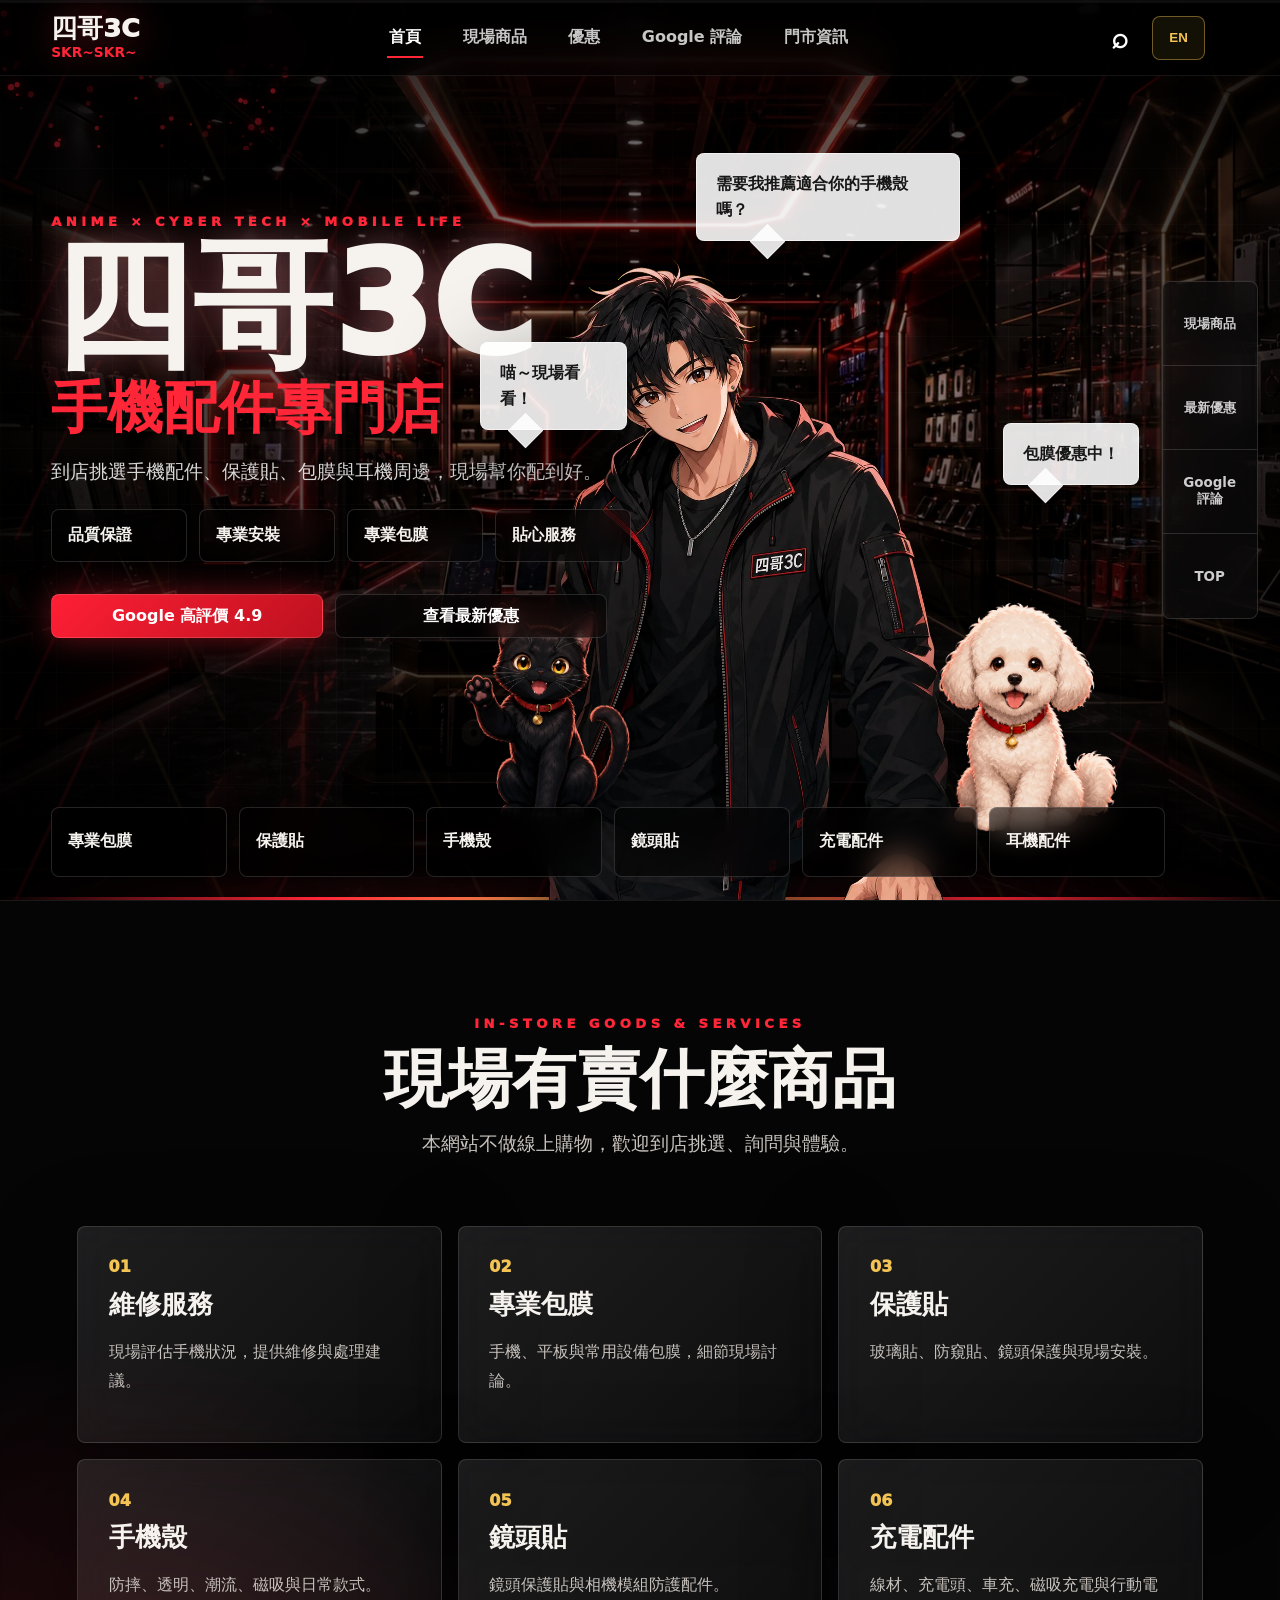
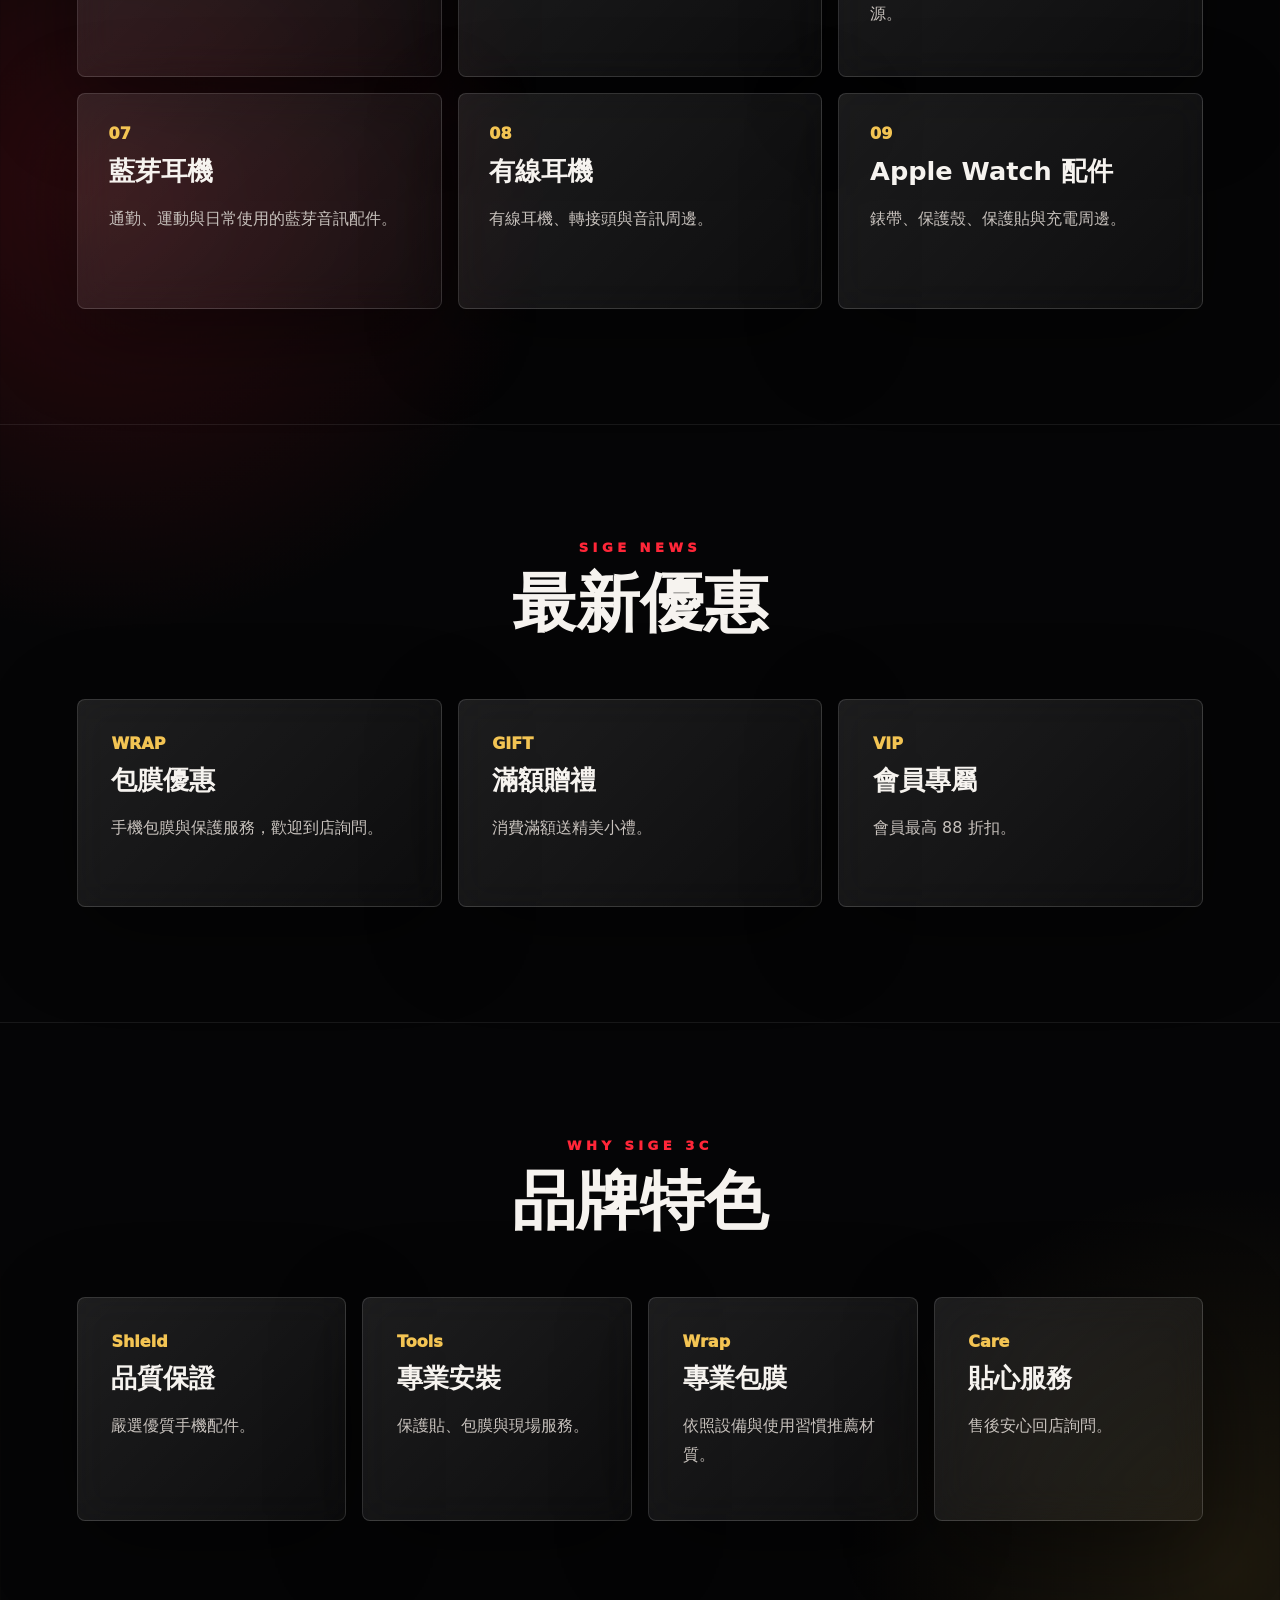
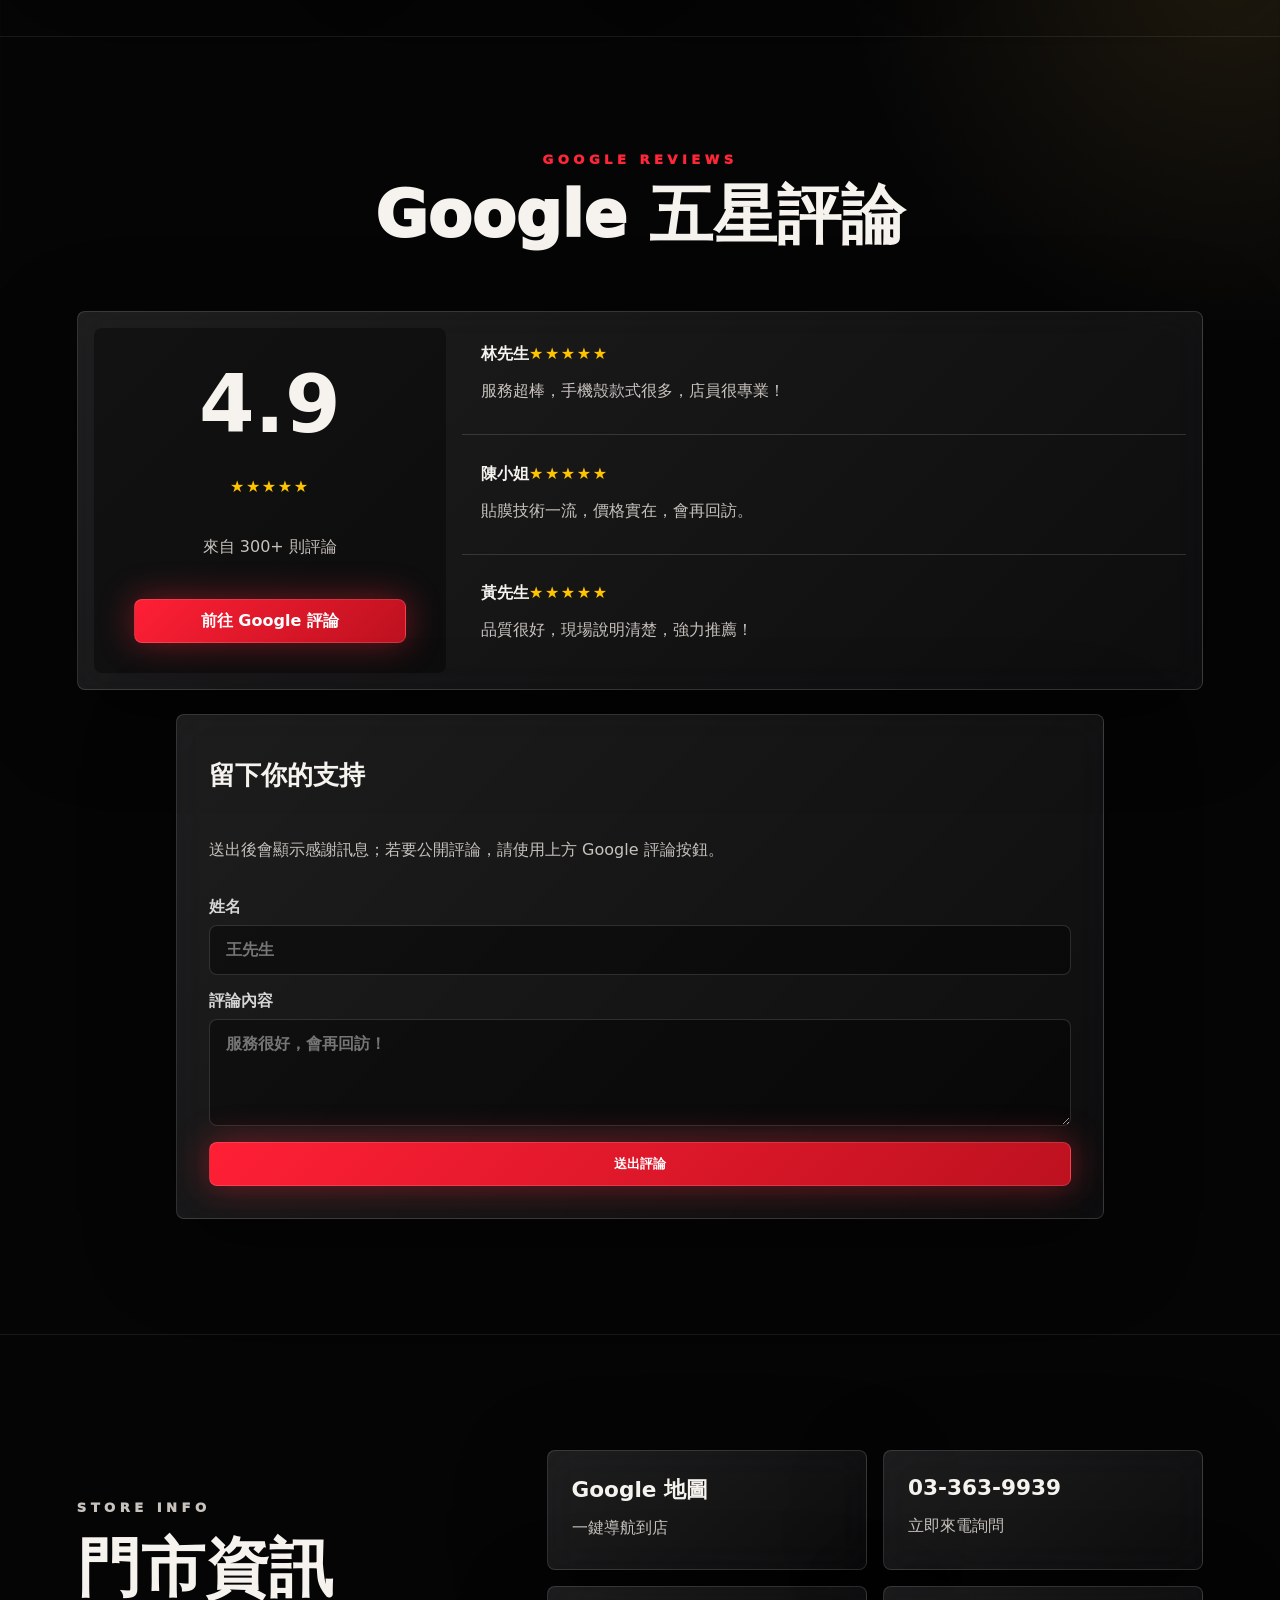
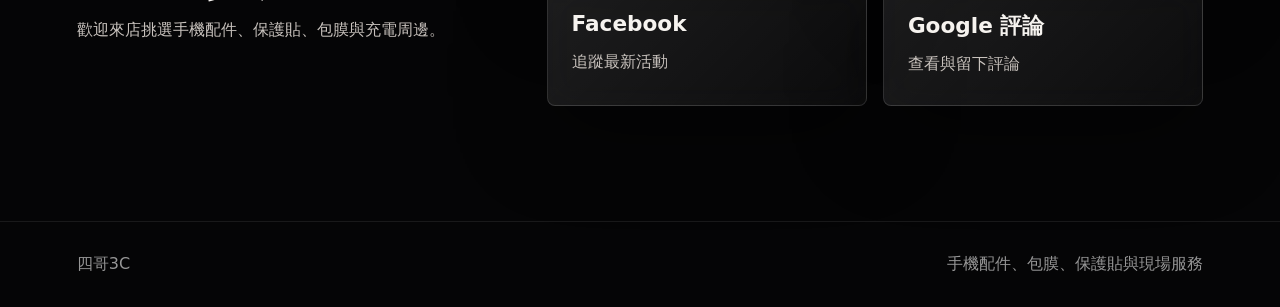
==== index.html @ 2de573cc "Add files via upload" ====
<!doctype html>
<html lang="zh-Hant-TW">
  <head>
    <meta charset="utf-8" />
    <meta name="viewport" content="width=device-width, initial-scale=1" />
    <title>四哥3C｜手機配件、包膜、保護貼與現場服務</title>
    <meta name="description" content="四哥3C 手機配件專門店，現場販售手機殼、保護貼、鏡頭貼、充電配件、耳機、Apple Watch 配件，並提供專業包膜與維修服務。" />
    <meta name="theme-color" content="#060608" />
    <meta name="robots" content="index,follow" />
    <link rel="canonical" href="https://aa891222-dot.github.io/sige-3c-official-website/" />
    <link rel="manifest" href="./manifest.webmanifest" />
    <link rel="stylesheet" href="./assets/css/styles.css" />
    <meta property="og:type" content="website" />
    <meta property="og:title" content="四哥3C｜手機配件與現場服務" />
    <meta property="og:description" content="手機殼、保護貼、鏡頭貼、充電配件、耳機、Apple Watch 配件、專業包膜與維修服務。" />
    <meta property="og:url" content="https://aa891222-dot.github.io/sige-3c-official-website/" />
    <meta property="og:image" content="./assets/images/hero-store-bg.webp" />
    <script type="application/ld+json">
      {
        "@context": "https://schema.org",
        "@type": "Store",
        "name": "四哥3C",
        "description": "手機配件、專業包膜、保護貼與現場服務門市。",
        "telephone": "+886-3-363-9939",
        "priceRange": "$$",
        "address": { "@type": "PostalAddress", "addressCountry": "TW" },
        "aggregateRating": { "@type": "AggregateRating", "ratingValue": "4.9", "reviewCount": "300" }
      }
    </script>
  </head>
  <body>
    <a class="skip-link" href="#main" data-i18n="skip">跳到主要內容</a>
    <div class="hud-progress" aria-hidden="true"><span data-scroll-progress></span></div>

    <header class="site-header" data-header>
      <a class="brand" href="#top" aria-label="四哥3C 首頁">
        <span class="brand-title" data-i18n="brand">四哥3C</span>
        <span class="brand-mark">SKR~SKR~</span>
      </a>
      <nav class="nav-links" aria-label="主要導覽">
        <a href="#top" class="is-active" data-i18n="navHome">首頁</a>
        <a href="#products" data-i18n="navProducts">現場商品</a>
        <a href="#offers" data-i18n="navOffers">優惠</a>
        <a href="#reviews" data-i18n="navReviews">Google 評論</a>
        <a href="#store" data-i18n="navStore">門市資訊</a>
      </nav>
      <div class="header-actions">
        <a class="icon-button" href="#products" aria-label="查看現場商品"><span aria-hidden="true">⌕</span></a>
        <button class="lang-toggle" type="button" data-lang-toggle>EN</button>
      </div>
      <button class="menu-button" type="button" data-menu-button aria-label="開啟選單">
        <span></span><span></span><span></span>
      </button>
    </header>

    <main id="main">
      <section class="hero reveal-ready" id="top" aria-labelledby="hero-title">
        <canvas class="particle-layer" data-particles aria-hidden="true"></canvas>
        <div class="hero-bg layer" data-depth="-0.12" aria-hidden="true">
          <img src="./assets/images/hero-store-bg.webp" alt="" decoding="async" fetchpriority="high" />
        </div>
        <div class="hero-grid layer" data-depth="-0.05" aria-hidden="true"></div>
        <div class="hud-lines layer" data-depth="0.03" aria-hidden="true"></div>
        <div class="hero-vignette" aria-hidden="true"></div>
        <div class="neon-bar layer" data-depth="0.08" aria-hidden="true"></div>

        <div class="hero-copy layer" data-depth="0.16">
          <p class="eyebrow" data-i18n="heroKicker">ANIME × CYBER TECH × MOBILE LIFE</p>
          <h1 id="hero-title" data-i18n="brand">四哥3C</h1>
          <p class="hero-subtitle" data-i18n="heroSubtitle">手機配件專門店</p>
          <p class="hero-text" data-i18n="heroText">到店挑選手機配件、保護貼、包膜與耳機周邊，現場幫你配到好。</p>
          <div class="hero-feature-row" aria-label="四大特色">
            <span data-i18n="featureQuality">品質保證</span>
            <span data-i18n="featureInstall">專業安裝</span>
            <span data-i18n="featureWrap">專業包膜</span>
            <span data-i18n="featureCare">貼心服務</span>
          </div>
          <div class="hero-cta">
            <a class="primary-button pulse-button" href="#reviews" data-i18n="heroReviewCta">Google 高評價 4.9</a>
            <a class="secondary-button pulse-button" href="#offers" data-i18n="heroOfferCta">查看最新優惠</a>
          </div>
        </div>

        <div class="character-stage" aria-hidden="true">
          <img class="manager layer" data-depth="0.3" src="./assets/images/manager.webp" alt="" decoding="async" fetchpriority="high" />
          <img class="black-cat layer" data-depth="0.42" src="./assets/images/black-cat.webp" alt="" decoding="async" loading="lazy" />
          <img class="white-poodle layer" data-depth="0.36" src="./assets/images/white-poodle.webp" alt="" decoding="async" loading="lazy" />
        </div>

        <div class="speech-bubble bubble-main layer" data-depth="0.25" data-chat-bubble>需要我推薦適合你的手機殼嗎？</div>
        <div class="speech-bubble bubble-cat layer" data-depth="0.4" data-i18n="bubbleCat">喵～現場看看！</div>
        <div class="speech-bubble bubble-dog layer" data-depth="0.34" data-i18n="bubbleDog">包膜優惠中！</div>

        <aside class="quick-rail" aria-label="快捷功能">
          <a href="#products"><span data-i18n="railProducts">現場商品</span></a>
          <a href="#offers"><span data-i18n="railOffers">最新優惠</span></a>
          <a href="#reviews"><span data-i18n="railReviews">Google 評論</span></a>
          <a href="#top"><span>TOP</span></a>
        </aside>

        <div class="hero-category-strip" aria-label="精選分類">
          <a href="#products" data-i18n="catWrap">專業包膜</a>
          <a href="#products" data-i18n="catProtector">保護貼</a>
          <a href="#products" data-i18n="catCases">手機殼</a>
          <a href="#products" data-i18n="catLens">鏡頭貼</a>
          <a href="#products" data-i18n="catPower">充電配件</a>
          <a href="#products" data-i18n="catAudio">耳機配件</a>
        </div>
      </section>

      <section class="mobile-feature-band" aria-label="手機版四大特色">
        <div class="mobile-feature-grid">
          <span data-i18n="featureQuality">品質保證</span>
          <span data-i18n="featureInstall">專業安裝</span>
          <span data-i18n="featureWrap">專業包膜</span>
          <span data-i18n="featureCare">貼心服務</span>
        </div>
      </section>

      <section class="section product-showcase" id="products" aria-labelledby="products-title">
        <div class="section-heading reveal-card">
          <p class="eyebrow">IN-STORE GOODS & SERVICES</p>
          <h2 id="products-title" data-i18n="productsTitle">現場有賣什麼商品</h2>
          <p class="section-note" data-i18n="productsNote">本網站不做線上購物，歡迎到店挑選、詢問與體驗。</p>
        </div>
        <div class="service-grid" data-stagger>
          <article class="service-card reveal-card"><span>01</span><h3 data-i18n="serviceRepair">維修服務</h3><p data-i18n="serviceRepairDesc">現場評估手機狀況，提供維修與處理建議。</p></article>
          <article class="service-card reveal-card"><span>02</span><h3 data-i18n="serviceWrap">專業包膜</h3><p data-i18n="serviceWrapDesc">手機、平板與常用設備包膜，細節現場討論。</p></article>
          <article class="service-card reveal-card"><span>03</span><h3 data-i18n="serviceProtector">保護貼</h3><p data-i18n="serviceProtectorDesc">玻璃貼、防窺貼、鏡頭保護與現場安裝。</p></article>
          <article class="service-card reveal-card"><span>04</span><h3 data-i18n="serviceCases">手機殼</h3><p data-i18n="serviceCasesDesc">防摔、透明、潮流、磁吸與日常款式。</p></article>
          <article class="service-card reveal-card"><span>05</span><h3 data-i18n="serviceLens">鏡頭貼</h3><p data-i18n="serviceLensDesc">鏡頭保護貼與相機模組防護配件。</p></article>
          <article class="service-card reveal-card"><span>06</span><h3 data-i18n="servicePower">充電配件</h3><p data-i18n="servicePowerDesc">線材、充電頭、車充、磁吸充電與行動電源。</p></article>
          <article class="service-card reveal-card"><span>07</span><h3 data-i18n="serviceBt">藍芽耳機</h3><p data-i18n="serviceBtDesc">通勤、運動與日常使用的藍芽音訊配件。</p></article>
          <article class="service-card reveal-card"><span>08</span><h3 data-i18n="serviceWired">有線耳機</h3><p data-i18n="serviceWiredDesc">有線耳機、轉接頭與音訊周邊。</p></article>
          <article class="service-card reveal-card"><span>09</span><h3 data-i18n="serviceWatch">Apple Watch 配件</h3><p data-i18n="serviceWatchDesc">錶帶、保護殼、保護貼與充電周邊。</p></article>
        </div>
      </section>

      <section class="section offers" id="offers" aria-labelledby="offers-title">
        <div class="section-heading reveal-card">
          <p class="eyebrow">SIGE NEWS</p>
          <h2 id="offers-title" data-i18n="offersTitle">最新優惠</h2>
        </div>
        <div class="offer-grid" data-offer-list data-stagger>
          <article class="reveal-card"><span data-offer-label="0">WRAP</span><h3 data-offer-title="0">包膜優惠</h3><p data-offer-desc="0">手機包膜與保護服務，歡迎到店詢問。</p></article>
          <article class="reveal-card"><span data-offer-label="1">GIFT</span><h3 data-offer-title="1">滿額贈禮</h3><p data-offer-desc="1">消費滿額送精美小禮。</p></article>
          <article class="reveal-card"><span data-offer-label="2">VIP</span><h3 data-offer-title="2">會員專屬</h3><p data-offer-desc="2">會員最高 88 折扣。</p></article>
        </div>
      </section>

      <section class="section features" id="features" aria-labelledby="features-title">
        <div class="section-heading reveal-card">
          <p class="eyebrow">WHY SIGE 3C</p>
          <h2 id="features-title" data-i18n="featuresTitle">品牌特色</h2>
        </div>
        <div class="feature-grid" data-stagger>
          <article class="reveal-card"><span>Shield</span><h3 data-i18n="featureQuality">品質保證</h3><p data-i18n="featureQualityDesc">嚴選優質手機配件。</p></article>
          <article class="reveal-card"><span>Tools</span><h3 data-i18n="featureInstall">專業安裝</h3><p data-i18n="featureInstallDesc">保護貼、包膜與現場服務。</p></article>
          <article class="reveal-card"><span>Wrap</span><h3 data-i18n="featureWrap">專業包膜</h3><p data-i18n="featureWrapDesc">依照設備與使用習慣推薦材質。</p></article>
          <article class="reveal-card"><span>Care</span><h3 data-i18n="featureCare">貼心服務</h3><p data-i18n="featureCareDesc">售後安心回店詢問。</p></article>
        </div>
      </section>

      <section class="section reviews" id="reviews" aria-labelledby="reviews-title">
        <div class="section-heading reveal-card">
          <p class="eyebrow">GOOGLE REVIEWS</p>
          <h2 id="reviews-title" data-i18n="reviewsTitle">Google 五星評論</h2>
        </div>
        <div class="review-layout reveal-card">
          <div class="rating-panel">
            <strong>4.9</strong>
            <span>★★★★★</span>
            <p data-i18n="reviewsCount">來自 300+ 則評論</p>
            <a class="primary-button pulse-button" href="https://www.google.com/maps/search/?api=1&query=%E5%9B%9B%E5%93%A53C" target="_blank" rel="noreferrer" data-i18n="googleReviewButton">前往 Google 評論</a>
          </div>
          <div class="review-list">
            <article><b data-i18n="reviewOneName">林先生</b><span>★★★★★</span><p data-i18n="reviewOneText">服務超棒，手機殼款式很多，店員很專業！</p></article>
            <article><b data-i18n="reviewTwoName">陳小姐</b><span>★★★★★</span><p data-i18n="reviewTwoText">貼膜技術一流，價格實在，會再回訪。</p></article>
            <article><b data-i18n="reviewThreeName">黃先生</b><span>★★★★★</span><p data-i18n="reviewThreeText">品質很好，現場說明清楚，強力推薦！</p></article>
          </div>
        </div>

        <form class="local-review-form reveal-card" data-review-form>
          <h3 data-i18n="reviewFormTitle">留下你的支持</h3>
          <p data-i18n="reviewFormNote">送出後會顯示感謝訊息；若要公開評論，請使用上方 Google 評論按鈕。</p>
          <label><span data-i18n="reviewName">姓名</span><input type="text" name="name" autocomplete="name" placeholder="王先生" data-i18n-placeholder="reviewNamePlaceholder" /></label>
          <label><span data-i18n="reviewMessage">評論內容</span><textarea name="message" rows="4" placeholder="服務很好，會再回訪！" data-i18n-placeholder="reviewMessagePlaceholder" required></textarea></label>
          <button class="primary-button pulse-button" type="submit" data-i18n="reviewSubmit">送出評論</button>
        </form>
      </section>

      <section class="section store" id="store" aria-labelledby="store-title">
        <div class="store-copy reveal-card">
          <p class="eyebrow">STORE INFO</p>
          <h2 id="store-title" data-i18n="storeTitle">門市資訊</h2>
          <p data-i18n="storeText">歡迎來店挑選手機配件、保護貼、包膜與充電周邊。</p>
        </div>
        <div class="store-grid" data-stagger>
          <a class="reveal-card" href="https://www.google.com/maps/search/?api=1&query=%E5%9B%9B%E5%93%A53C" target="_blank" rel="noreferrer"><b data-i18n="storeMapTitle">Google 地圖</b><span data-i18n="storeMap">一鍵導航到店</span></a>
          <a class="reveal-card" href="tel:+88633639939"><b>03-363-9939</b><span data-i18n="storePhone">立即來電詢問</span></a>
          <a class="reveal-card" href="https://www.facebook.com/" target="_blank" rel="noreferrer"><b>Facebook</b><span data-i18n="storeFacebook">追蹤最新活動</span></a>
          <a class="reveal-card" href="#reviews"><b data-i18n="storeGoogleTitle">Google 評論</b><span data-i18n="storeGoogle">查看與留下評論</span></a>
        </div>
      </section>
    </main>

    <div class="thank-you-modal" data-thank-you hidden>
      <div class="thank-you-card">
        <button type="button" data-close-thank-you aria-label="關閉">×</button>
        <strong data-i18n="thanksTitle">謝謝您的支持</strong>
        <p data-i18n="thanksText">你的鼓勵我們收到了，期待下次再為你服務。</p>
      </div>
    </div>

    <footer class="site-footer">
      <span data-i18n="brand">四哥3C</span>
      <span data-i18n="footerText">手機配件、包膜、保護貼與現場服務</span>
    </footer>
    <script src="./assets/js/main.js" defer></script>
  </body>
</html>
---- assets/css/styles.css ----
:root {
  --bg: #050506;
  --panel: rgba(23, 23, 26, 0.76);
  --panel-strong: rgba(14, 14, 16, 0.88);
  --text: #f6f3ef;
  --muted: #c8c2bd;
  --red: #ff2638;
  --red-deep: #9c0d18;
  --gold: #f3c453;
  --line: rgba(255, 255, 255, 0.14);
  --glass: rgba(255, 255, 255, 0.08);
  --shadow: 0 24px 90px rgba(0, 0, 0, 0.45);
  color-scheme: dark;
}

* { box-sizing: border-box; }

html {
  scroll-behavior: smooth;
  background: var(--bg);
}

body {
  margin: 0;
  background:
    radial-gradient(circle at 8% 35%, rgba(255, 38, 56, 0.16), transparent 28rem),
    radial-gradient(circle at 96% 62%, rgba(243, 196, 83, 0.1), transparent 24rem),
    var(--bg);
  color: var(--text);
  font-family: "Noto Sans TC", "Microsoft JhengHei", system-ui, sans-serif;
  overflow-x: hidden;
}

.admin-page {
  min-height: 100vh;
}

.admin-page .admin-panel {
  min-height: 100vh;
  display: grid;
  align-content: center;
}

.admin-page h1 {
  margin: 0;
  font-size: clamp(2.9rem, 5vw, 5.4rem);
  line-height: 1;
  font-weight: 1000;
}

a { color: inherit; text-decoration: none; }
img { display: block; max-width: 100%; }

.skip-link {
  position: fixed;
  left: 1rem;
  top: -4rem;
  z-index: 100;
  padding: .75rem 1rem;
  background: var(--red);
  color: white;
  border-radius: 8px;
}

.skip-link:focus { top: 1rem; }

.hud-progress {
  position: fixed;
  inset: 0 0 auto 0;
  z-index: 90;
  height: 3px;
  background: rgba(255,255,255,.05);
}

.hud-progress span {
  display: block;
  width: 100%;
  height: 100%;
  transform-origin: left;
  transform: scaleX(0);
  background: linear-gradient(90deg, var(--red), var(--gold), var(--red));
  box-shadow: 0 0 18px rgba(255,38,56,.9);
}

.site-header {
  position: fixed;
  inset: 0 0 auto 0;
  z-index: 50;
  min-height: 76px;
  display: grid;
  grid-template-columns: auto 1fr auto auto;
  align-items: center;
  gap: 1.5rem;
  padding: 0 clamp(1rem, 4vw, 4.5rem);
  background: rgba(0, 0, 0, 0.58);
  border-bottom: 1px solid rgba(255, 255, 255, 0.08);
  backdrop-filter: blur(18px);
}

.brand {
  line-height: 1;
  filter: drop-shadow(0 0 18px rgba(255,38,56,.38));
  animation: logo-glow 3.2s ease-in-out infinite;
}

.brand-title {
  display: block;
  font-size: clamp(1.5rem, 2vw, 2.2rem);
  font-weight: 950;
  letter-spacing: 0;
}

.brand-mark {
  display: block;
  margin-top: .28rem;
  color: var(--red);
  font-size: .86rem;
  font-weight: 900;
}

.nav-links {
  display: flex;
  justify-content: center;
  gap: clamp(1rem, 3vw, 3.2rem);
  font-weight: 800;
}

.nav-links a {
  position: relative;
  color: rgba(255,255,255,.78);
  padding: 1.6rem .1rem;
}

.nav-links a::after {
  content: "";
  position: absolute;
  left: 0;
  right: 0;
  bottom: 1rem;
  height: 2px;
  background: var(--red);
  transform: scaleX(0);
  transition: transform .25s ease;
}

.nav-links a:hover,
.nav-links a.is-active { color: white; }
.nav-links a:hover::after,
.nav-links a.is-active::after { transform: scaleX(1); }

.header-actions { display: flex; align-items: center; gap: .7rem; }
.icon-button,
.lang-toggle,
.primary-button,
.secondary-button {
  display: inline-flex;
  align-items: center;
  justify-content: center;
  min-height: 44px;
  border-radius: 8px;
  font-weight: 900;
}

.icon-button {
  width: 44px;
  border: 1px solid transparent;
  color: white;
  font-size: 1.8rem;
}

.lang-toggle {
  padding: 0 1rem;
  border: 1px solid rgba(243,196,83,.42);
  background: rgba(243,196,83,.08);
  color: var(--gold);
  cursor: pointer;
}

.menu-button {
  display: none;
  width: 44px;
  height: 44px;
  border: 1px solid var(--line);
  background: var(--glass);
  border-radius: 8px;
}

.menu-button span {
  display: block;
  width: 20px;
  height: 2px;
  margin: 4px auto;
  background: white;
}

.hero {
  position: relative;
  min-height: 100svh;
  isolation: isolate;
  overflow: hidden;
  padding: 112px clamp(1rem, 4vw, 4.5rem) 112px;
  display: grid;
  align-items: center;
}

.particle-layer,
.hero-bg,
.hero-grid,
.hero-vignette,
.hud-lines,
.neon-bar {
  position: absolute;
  inset: 0;
}

.particle-layer { z-index: 4; opacity: .58; pointer-events: none; }

.hero-bg {
  z-index: 0;
  transform: scale(1.05);
}

.hero-bg img {
  width: 100%;
  height: 100%;
  object-fit: cover;
}

.hero-bg::after {
  content: "";
  position: absolute;
  inset: 0;
  background:
    linear-gradient(90deg, rgba(0,0,0,.9) 0%, rgba(0,0,0,.55) 28%, rgba(0,0,0,.24) 58%, rgba(0,0,0,.68) 100%),
    linear-gradient(180deg, rgba(0,0,0,.58), transparent 42%, rgba(0,0,0,.9));
}

.hero-grid {
  z-index: 1;
  opacity: .24;
  background-image:
    linear-gradient(rgba(255,255,255,.08) 1px, transparent 1px),
    linear-gradient(90deg, rgba(255,255,255,.08) 1px, transparent 1px);
  background-size: 56px 56px;
  mask-image: linear-gradient(180deg, transparent, black 25%, black 80%, transparent);
  animation: grid-flow 16s linear infinite;
}

.hud-lines {
  z-index: 3;
  opacity: .24;
  background:
    linear-gradient(115deg, transparent 0 28%, rgba(255,38,56,.35) 29%, transparent 30% 100%),
    linear-gradient(65deg, transparent 0 64%, rgba(243,196,83,.2) 65%, transparent 66% 100%);
  background-size: 260px 180px;
  animation: hud-flow 9s linear infinite;
}

.hero-vignette {
  z-index: 2;
  pointer-events: none;
  box-shadow: inset 0 0 14rem rgba(0,0,0,.9);
}

.neon-bar {
  z-index: 6;
  top: auto;
  height: 3px;
  background: linear-gradient(90deg, transparent, var(--red), var(--gold), var(--red), transparent);
  filter: drop-shadow(0 0 18px var(--red));
}

.hero-copy {
  position: relative;
  z-index: 12;
  width: min(43rem, 47vw);
  margin-top: -3rem;
}

.eyebrow {
  margin: 0 0 1rem;
  color: var(--red);
  font-size: .82rem;
  font-weight: 950;
  letter-spacing: .34em;
}

.hero h1 {
  margin: 0;
  font-size: clamp(4.4rem, 11vw, 11.2rem);
  line-height: .86;
  font-weight: 1000;
  text-shadow: 0 0 34px rgba(255,255,255,.22), 0 0 52px rgba(255,38,56,.28);
}

.hero-subtitle {
  margin: .85rem 0 0;
  color: var(--red);
  font-size: clamp(2rem, 4.4vw, 4.6rem);
  line-height: 1;
  font-weight: 950;
}

.hero-text,
.section-note {
  max-width: 42rem;
  color: rgba(255,255,255,.84);
  font-size: clamp(1rem, 1.5vw, 1.28rem);
  line-height: 1.8;
}

.section-note {
  margin: 1rem auto 0;
  color: var(--muted);
  text-align: center;
}

.hero-feature-row,
.hero-cta,
.hero-category-strip {
  display: flex;
  flex-wrap: wrap;
  gap: .75rem;
}

.hero-feature-row span {
  min-width: 8.5rem;
  padding: .95rem 1rem;
  border: 1px solid var(--line);
  background: rgba(0,0,0,.42);
  border-radius: 8px;
  font-weight: 850;
  backdrop-filter: blur(12px);
}

.hero-cta { margin-top: 2rem; }

.primary-button,
.secondary-button {
  min-width: min(100%, 17rem);
  padding: 0 1.35rem;
  border: 1px solid var(--line);
  cursor: pointer;
}

.primary-button {
  background: linear-gradient(135deg, #ff1f35, #bd111f);
  box-shadow: 0 0 34px rgba(255,38,56,.42);
  color: white;
}

.secondary-button {
  background: rgba(0,0,0,.48);
  color: white;
  backdrop-filter: blur(12px);
}

.pulse-button {
  animation: button-breathe 2.8s ease-in-out infinite;
}

.mobile-hero-flow,
.mobile-feature-band { display: none; }

.character-stage {
  position: absolute;
  inset: 0;
  z-index: 10;
  pointer-events: none;
}

.manager {
  position: absolute;
  right: clamp(16rem, 24vw, 34rem);
  bottom: -15vh;
  width: min(41vw, 43rem);
  filter: drop-shadow(0 32px 44px rgba(0,0,0,.7));
  animation: float 6s ease-in-out infinite;
}

.black-cat {
  position: absolute;
  right: clamp(39rem, 49vw, 57rem);
  bottom: 6vh;
  width: min(17vw, 15rem);
  filter: drop-shadow(0 20px 30px rgba(0,0,0,.7));
  transform-origin: 50% 82%;
  animation: pet-breathe 3.4s ease-in-out infinite;
}

.white-poodle {
  position: absolute;
  right: clamp(4rem, 10vw, 13rem);
  bottom: 5vh;
  width: min(21vw, 18rem);
  filter: drop-shadow(0 20px 32px rgba(0,0,0,.74));
  transform-origin: 50% 88%;
  animation: pet-breathe 3s ease-in-out infinite .3s;
}

.speech-bubble {
  position: absolute;
  z-index: 16;
  max-width: 16.5rem;
  padding: 1.05rem 1.2rem;
  border: 1px solid rgba(255,255,255,.55);
  border-radius: 8px;
  background: rgba(255,255,255,.88);
  color: #171717;
  font-weight: 950;
  line-height: 1.65;
  box-shadow: var(--shadow);
  animation: float 5s ease-in-out infinite;
}

.speech-bubble::after {
  content: "";
  position: absolute;
  left: 22%;
  bottom: -14px;
  width: 24px;
  height: 24px;
  background: inherit;
  transform: rotate(45deg);
  border-right: 1px solid rgba(255,255,255,.5);
  border-bottom: 1px solid rgba(255,255,255,.5);
}

.bubble-main { right: 25vw; top: 17vh; }
.bubble-cat { right: 51vw; top: 38vh; max-width: 9.2rem; }
.bubble-dog { right: 11vw; top: 47vh; max-width: 12rem; }

.quick-rail {
  position: fixed;
  z-index: 45;
  right: 1.4rem;
  top: 50%;
  transform: translateY(-50%);
  width: 96px;
  display: grid;
  border: 1px solid var(--line);
  background: rgba(12,12,13,.62);
  border-radius: 8px;
  backdrop-filter: blur(18px);
  overflow: hidden;
}

.quick-rail a {
  min-height: 84px;
  display: grid;
  place-items: center;
  padding: .8rem;
  border-bottom: 1px solid var(--line);
  color: rgba(255,255,255,.8);
  text-align: center;
  font-size: .84rem;
  font-weight: 850;
}

.quick-rail a:last-child { border-bottom: 0; }
.quick-rail a:hover { color: var(--gold); background: rgba(255,255,255,.08); }

.hero-category-strip {
  position: absolute;
  z-index: 17;
  left: clamp(1rem, 4vw, 4.5rem);
  right: clamp(1rem, 9vw, 8rem);
  bottom: 1.45rem;
  display: grid;
  grid-template-columns: repeat(6, minmax(0, 1fr));
  gap: .75rem;
}

.hero-category-strip a {
  min-height: 70px;
  display: flex;
  align-items: center;
  padding: 1rem;
  border: 1px solid var(--line);
  border-radius: 8px;
  background: rgba(0,0,0,.54);
  font-weight: 950;
  backdrop-filter: blur(14px);
}

.section {
  position: relative;
  padding: clamp(5rem, 9vw, 8rem) clamp(1rem, 6vw, 7rem);
  border-top: 1px solid rgba(255,255,255,.08);
}

.section::before {
  content: "";
  position: absolute;
  inset: 0;
  pointer-events: none;
  background-image: linear-gradient(90deg, transparent, rgba(255,38,56,.08), transparent);
  opacity: .5;
  transform: translateX(-100%);
  animation: section-scan 7s linear infinite;
}

.section-heading {
  text-align: center;
  margin-bottom: clamp(2.5rem, 5vw, 4rem);
}

.section h2,
.store h2 {
  margin: 0;
  font-size: clamp(2.9rem, 5vw, 5.4rem);
  line-height: 1;
  font-weight: 1000;
}

.service-grid {
  display: grid;
  grid-template-columns: repeat(3, minmax(0, 1fr));
  gap: 1rem;
}

.service-card,
.offer-grid article,
.feature-grid article,
.review-layout,
.local-review-form,
.admin-form,
.store-grid a {
  border: 1px solid var(--line);
  border-radius: 8px;
  background: linear-gradient(135deg, rgba(255,255,255,.1), rgba(255,255,255,.035));
  box-shadow: var(--shadow);
  backdrop-filter: blur(18px);
}

.service-card {
  position: relative;
  overflow: hidden;
  min-height: 13.5rem;
  padding: clamp(1.25rem, 2.4vw, 2rem);
}

.service-card::before {
  content: "";
  position: absolute;
  inset: 0;
  background: linear-gradient(115deg, transparent, rgba(255,38,56,.18), transparent);
  transform: translateX(-120%);
  transition: transform .7s ease;
}

.service-card:hover::before { transform: translateX(120%); }

.service-card span,
.offer-grid span,
.feature-grid span {
  color: var(--gold);
  font-weight: 950;
}

.service-card h3,
.offer-grid h3,
.feature-grid h3,
.local-review-form h3 {
  margin: .65rem 0 .7rem;
  font-size: clamp(1.45rem, 2vw, 2.1rem);
}

.service-card p,
.offer-grid p,
.feature-grid p,
.store-copy p,
.local-review-form p,
.admin-status {
  color: var(--muted);
  line-height: 1.8;
}

.offer-grid,
.feature-grid {
  display: grid;
  grid-template-columns: repeat(3, minmax(0, 1fr));
  gap: 1rem;
}

.feature-grid { grid-template-columns: repeat(4, minmax(0, 1fr)); }
.offer-grid article,
.feature-grid article {
  padding: clamp(1.35rem, 3vw, 2.1rem);
  min-height: 13rem;
  transition: transform .25s ease, border-color .25s ease, background .25s ease;
}

.service-card:hover,
.offer-grid article:hover,
.feature-grid article:hover,
.store-grid a:hover {
  transform: translateY(-8px);
  border-color: rgba(255,38,56,.5);
  background: linear-gradient(135deg, rgba(255,38,56,.16), rgba(255,255,255,.04));
}

.review-layout {
  display: grid;
  grid-template-columns: minmax(14rem, 22rem) 1fr;
  gap: 1rem;
  padding: 1rem;
}

.rating-panel {
  display: grid;
  place-items: center;
  gap: .8rem;
  text-align: center;
  min-height: 20rem;
  background: rgba(0,0,0,.38);
  border-radius: 8px;
  padding: 1.5rem;
}

.rating-panel strong { font-size: 5rem; }
.rating-panel span,
.review-list span { color: #ffc400; letter-spacing: .1em; }
.rating-panel p { color: var(--muted); }
.review-list { display: grid; gap: .8rem; }
.review-list article {
  padding: 1rem 1.2rem;
  border-bottom: 1px solid var(--line);
}
.review-list article:last-child { border-bottom: 0; }
.review-list p { color: var(--muted); }

.local-review-form,
.admin-form {
  width: min(58rem, 100%);
  margin: 1.5rem auto 0;
  padding: clamp(1.25rem, 3vw, 2rem);
}

.local-review-form label,
.admin-form label {
  display: grid;
  gap: .45rem;
  color: rgba(255,255,255,.82);
  font-weight: 800;
}

.local-review-form input,
.local-review-form textarea,
.admin-form input {
  width: 100%;
  border: 1px solid var(--line);
  border-radius: 8px;
  background: rgba(0,0,0,.38);
  color: white;
  padding: .9rem 1rem;
  font: inherit;
}

.admin-form input:focus,
.local-review-form input:focus,
.local-review-form textarea:focus {
  border-color: rgba(255,38,56,.72);
  outline: 2px solid rgba(255,38,56,.18);
}

.local-review-form {
  display: grid;
  gap: 1rem;
}

.thank-you-modal {
  position: fixed;
  inset: 0;
  z-index: 120;
  display: grid;
  place-items: center;
  padding: 1rem;
  background: rgba(0,0,0,.66);
  backdrop-filter: blur(12px);
}

.thank-you-modal[hidden] { display: none; }

.thank-you-card {
  position: relative;
  width: min(28rem, 100%);
  padding: 2rem;
  border: 1px solid rgba(255,255,255,.18);
  border-radius: 8px;
  background: linear-gradient(135deg, rgba(255,38,56,.16), rgba(18,18,20,.96));
  box-shadow: 0 0 80px rgba(255,38,56,.28);
  text-align: center;
  animation: pop-in .32s ease-out both;
}

.thank-you-card button {
  position: absolute;
  right: .85rem;
  top: .65rem;
  border: 0;
  background: transparent;
  color: white;
  font-size: 1.8rem;
  cursor: pointer;
}

.thank-you-card strong {
  display: block;
  font-size: 2rem;
  margin-bottom: .8rem;
}

.store {
  display: grid;
  grid-template-columns: minmax(18rem, .8fr) 1.2fr;
  gap: 2rem;
  align-items: center;
}

.store-grid {
  display: grid;
  grid-template-columns: repeat(2, minmax(0, 1fr));
  gap: 1rem;
}

.store-grid a {
  display: grid;
  gap: .5rem;
  padding: 1.5rem;
  min-height: 7.5rem;
  transition: transform .25s ease, border-color .25s ease, background .25s ease;
}

.store-grid b { font-size: 1.35rem; }
.store-grid span { color: var(--muted); }

.admin-panel {
  background: linear-gradient(180deg, rgba(255,38,56,.05), rgba(0,0,0,.22));
}

.admin-grid {
  display: grid;
  grid-template-columns: repeat(3, minmax(0, 1fr));
  gap: 1rem;
}

.admin-actions {
  display: flex;
  flex-wrap: wrap;
  gap: .75rem;
  margin-top: 1.25rem;
}

.site-footer {
  display: flex;
  justify-content: space-between;
  gap: 1rem;
  padding: 2rem clamp(1rem, 6vw, 7rem);
  color: rgba(255,255,255,.58);
  border-top: 1px solid rgba(255,255,255,.08);
}

.reveal-ready,
.reveal-card {
  opacity: 0;
  transform: translateY(28px) scale(.98);
  transition: opacity .7s ease, transform .7s cubic-bezier(.2, .75, .22, 1);
  transition-delay: var(--delay, 0ms);
}

.reveal-ready.is-visible,
.reveal-card.is-visible {
  opacity: 1;
  transform: translateY(0) scale(1);
}

@keyframes logo-glow {
  0%, 100% { filter: drop-shadow(0 0 12px rgba(255,38,56,.32)); }
  50% { filter: drop-shadow(0 0 24px rgba(255,38,56,.72)); }
}

@keyframes button-breathe {
  0%, 100% { transform: scale(1); box-shadow: 0 0 24px rgba(255,38,56,.32); }
  50% { transform: scale(1.025); box-shadow: 0 0 42px rgba(255,38,56,.56); }
}

@keyframes grid-flow {
  from { background-position: 0 0; }
  to { background-position: 112px 112px; }
}

@keyframes hud-flow {
  from { background-position: 0 0, 0 0; }
  to { background-position: 260px 180px, -260px 180px; }
}

@keyframes section-scan {
  0%, 40% { transform: translateX(-100%); }
  70%, 100% { transform: translateX(100%); }
}

@keyframes float {
  0%, 100% { transform: translate3d(var(--mx, 0), var(--my, 0), 0); }
  50% { transform: translate3d(calc(var(--mx, 0) + 0px), calc(var(--my, 0) - 12px), 0); }
}

@keyframes pet-breathe {
  0%, 100% { transform: translate3d(var(--mx, 0), var(--my, 0), 0) scale(1); }
  50% { transform: translate3d(var(--mx, 0), calc(var(--my, 0) - 8px), 0) scale(1.025); }
}

@keyframes pop-in {
  from { opacity: 0; transform: translateY(14px) scale(.94); }
  to { opacity: 1; transform: translateY(0) scale(1); }
}

@media (max-width: 1180px) {
  .site-header { grid-template-columns: auto 1fr auto; }
  .nav-links {
    position: fixed;
    inset: 76px 0 auto 0;
    display: none;
    flex-direction: column;
    align-items: stretch;
    padding: 1rem;
    background: rgba(0,0,0,.92);
    border-bottom: 1px solid var(--line);
  }
  body.menu-open .nav-links { display: flex; }
  .nav-links a { padding: .9rem; }
  .menu-button { display: block; }
  .hero {
    min-height: 980px;
    padding: 104px 2rem 150px;
  }
  .hero-bg img { object-position: center bottom; }
  .hero-copy {
    width: min(38rem, 58vw);
    margin-top: -1.5rem;
  }
  .hero h1 { font-size: clamp(4rem, 12vw, 7rem); }
  .hero-subtitle { font-size: clamp(2.1rem, 5vw, 3.6rem); }
  .manager {
    right: 4vw;
    bottom: 13.5rem;
    width: min(52vw, 35rem);
    opacity: .94;
  }
  .black-cat {
    right: 32vw;
    bottom: 13.5rem;
    width: min(20vw, 13rem);
  }
  .white-poodle {
    right: 2vw;
    bottom: 13rem;
    width: min(23vw, 15rem);
  }
  .bubble-main { right: 10vw; top: 17vh; }
  .bubble-cat,
  .bubble-dog { display: none; }
  .quick-rail { display: none; }
  .hero-category-strip {
    left: 2rem;
    right: 2rem;
    bottom: 1.8rem;
    grid-template-columns: repeat(3, minmax(0, 1fr));
  }
  .service-grid,
  .feature-grid,
  .admin-grid { grid-template-columns: repeat(2, minmax(0, 1fr)); }
}

@media (max-width: 780px) {
  html,
  body {
    max-width: 100%;
    overflow-x: hidden;
  }
  .site-header {
    min-height: 68px;
    padding-inline: 24px 20px;
  }
  .header-actions { gap: .4rem; }
  .icon-button { display: none; }
  .brand-title { font-size: 1.55rem; }
  .brand-mark { font-size: .72rem; }
  .nav-links {
    inset: 68px 0 auto 0;
    padding: .8rem 20px 1rem;
  }
  .hero {
    min-height: 1080px;
    min-height: clamp(1000px, 126svh, 1100px);
    padding: 96px 24px 172px;
    align-items: start;
    display: block;
    overflow: hidden;
  }
  .hero-bg {
    transform: scale(1.12) translate3d(calc(var(--mx, 0) * .16), calc(var(--my, 0) * .12), 0);
  }
  .hero-bg img { object-position: center bottom; }
  .hero-bg::after {
    background:
      linear-gradient(180deg, rgba(0,0,0,.96) 0%, rgba(0,0,0,.82) 24%, rgba(0,0,0,.5) 52%, rgba(0,0,0,.96) 100%),
      radial-gradient(circle at 63% 48%, rgba(255,255,255,.2), transparent 18%),
      radial-gradient(circle at 55% 60%, rgba(255,38,56,.24), transparent 38%);
  }
  .hero-vignette {
    box-shadow:
      inset 0 0 7rem rgba(0,0,0,.95),
      inset 0 -16rem 10rem rgba(0,0,0,.86);
  }
  .hud-lines {
    opacity: .2;
    background-size: 190px 132px;
    transform: translate3d(calc(var(--mx, 0) * .35), calc(var(--my, 0) * .35), 0);
  }
  .hero-copy {
    display: flex;
    flex-direction: column;
    gap: .68rem;
    width: 100%;
    max-width: 22.5rem;
    margin-top: 0;
    padding-left: .35rem;
    padding-bottom: 0;
    position: relative;
    z-index: 24;
  }
  .hero .eyebrow {
    font-size: .72rem;
    line-height: 1.45;
    max-width: 19rem;
    margin-bottom: .45rem;
  }
  .hero h1 {
    font-size: clamp(3.25rem, 16vw, 4rem);
    line-height: .92;
    max-width: 8.5em;
  }
  .hero-subtitle {
    margin: 0;
    font-size: clamp(1.56rem, 7.9vw, 2.02rem);
    line-height: 1.08;
  }
  .hero-text {
    margin: .1rem 0 0;
    max-width: 21rem;
    font-size: .98rem;
    line-height: 1.65;
  }
  .hero-copy > .hero-feature-row,
  .hero-copy > .hero-cta {
    display: none;
  }
  .mobile-hero-flow {
    position: absolute;
    z-index: 26;
    left: 24px;
    right: 24px;
    bottom: 8.55rem;
    display: grid;
    gap: .85rem;
  }
  .mobile-feature-grid {
    display: grid;
    grid-template-columns: repeat(2, minmax(0, 1fr));
    gap: .7rem;
    width: 100%;
  }
  .mobile-feature-grid span {
    min-width: 0;
    min-height: 58px;
    display: flex;
    align-items: center;
    justify-content: center;
    padding: .8rem .65rem;
    border-color: rgba(255,255,255,.18);
    background:
      linear-gradient(145deg, rgba(255,255,255,.16), rgba(255,255,255,.045)),
      rgba(0,0,0,.34);
    box-shadow: inset 0 1px 0 rgba(255,255,255,.16), 0 12px 34px rgba(0,0,0,.3);
    backdrop-filter: blur(18px);
    line-height: 1.25;
    text-align: center;
    font-weight: 950;
    border-radius: 8px;
  }
  .mobile-hero-cta {
    display: grid;
    grid-template-columns: 1fr;
    gap: .75rem;
    width: 100%;
  }
  .primary-button,
  .secondary-button {
    width: 100%;
    min-width: 0;
    min-height: 54px;
    padding: 0 1rem;
    line-height: 1.25;
    text-align: center;
  }
  .hero .primary-button,
  .hero .secondary-button {
    border-color: rgba(255,255,255,.18);
    background:
      linear-gradient(145deg, rgba(255,255,255,.16), rgba(255,255,255,.045)),
      rgba(0,0,0,.46);
    box-shadow: inset 0 1px 0 rgba(255,255,255,.16), 0 14px 42px rgba(0,0,0,.42);
    backdrop-filter: blur(18px);
    transition: transform .25s ease, box-shadow .25s ease, border-color .25s ease;
  }
  .hero .primary-button {
    background:
      linear-gradient(135deg, rgba(255,42,60,.96), rgba(189,17,31,.94)),
      rgba(255,38,56,.32);
    box-shadow: 0 0 24px rgba(255,38,56,.34), 0 18px 44px rgba(0,0,0,.48);
  }
  .hero .primary-button:hover,
  .hero .secondary-button:hover {
    transform: translateY(-2px);
    border-color: rgba(243,196,83,.5);
    box-shadow: 0 0 32px rgba(255,38,56,.35), 0 20px 48px rgba(0,0,0,.52);
  }
  .character-stage {
    z-index: 12;
  }
  .character-stage::before {
    content: "";
    position: absolute;
    z-index: 0;
    left: 15%;
    right: -18%;
    top: 29%;
    height: 36%;
    background:
      radial-gradient(circle at 58% 46%, rgba(255,255,255,.2), transparent 24%),
      radial-gradient(circle at 55% 54%, rgba(255,38,56,.2), transparent 46%);
    filter: blur(18px);
    opacity: .86;
  }
  .manager {
    right: -12.4rem;
    bottom: 23.3rem;
    width: clamp(28rem, 123vw, 34.2rem);
    max-width: none;
    opacity: .98;
    z-index: 9;
    filter:
      drop-shadow(0 34px 44px rgba(0,0,0,.72))
      drop-shadow(0 0 30px rgba(255,38,56,.26));
  }
  .black-cat {
    left: 1rem;
    right: auto;
    bottom: 27.1rem;
    width: clamp(7.5rem, 30vw, 9.5rem);
    z-index: 10;
    filter:
      drop-shadow(0 18px 24px rgba(0,0,0,.72))
      drop-shadow(0 0 18px rgba(243,196,83,.2));
  }
  .white-poodle {
    right: 2rem;
    bottom: 25.8rem;
    width: clamp(8rem, 33vw, 10.5rem);
    z-index: 10;
    filter:
      drop-shadow(0 18px 26px rgba(0,0,0,.72))
      drop-shadow(0 0 18px rgba(255,255,255,.18));
  }
  .speech-bubble {
    max-width: 12.5rem;
    padding: .86rem .95rem;
    font-size: .88rem;
    line-height: 1.55;
    box-shadow: 0 18px 44px rgba(0,0,0,.34);
  }
  .bubble-main {
    right: 1.05rem;
    top: auto;
    bottom: 41.4rem;
    z-index: 30;
    transform: translate3d(calc(var(--mx, 0) * .55), calc(var(--my, 0) * .55), 0);
  }
  .hero-category-strip {
    left: 24px;
    right: 24px;
    bottom: 1.15rem;
    grid-template-columns: repeat(2, minmax(0, 1fr));
    gap: .65rem;
  }
  .hero-category-strip a {
    min-height: 56px;
    padding: .8rem .75rem;
    justify-content: center;
    text-align: center;
    font-size: .9rem;
    line-height: 1.25;
    background:
      linear-gradient(145deg, rgba(255,255,255,.14), rgba(255,255,255,.04)),
      rgba(0,0,0,.56);
    box-shadow: inset 0 1px 0 rgba(255,255,255,.14), 0 12px 28px rgba(0,0,0,.28);
  }
  .section {
    padding: 4.5rem 22px;
  }
  .service-grid,
  .offer-grid,
  .feature-grid,
  .review-layout,
  .store,
  .store-grid,
  .admin-grid {
    grid-template-columns: 1fr;
  }
  .site-footer { flex-direction: column; }
}

@media (min-width: 520px) and (max-width: 780px) {
  .hero {
    min-height: 1040px;
    padding-inline: 24px;
  }
  .hero-copy { max-width: 30rem; }
  .mobile-hero-cta { grid-template-columns: repeat(2, minmax(0, 1fr)); }
  .manager {
    right: -6rem;
    width: clamp(33rem, 82vw, 39rem);
  }
  .mobile-hero-flow,
  .hero-category-strip {
    left: 28px;
    right: 28px;
  }
}

@media (max-width: 420px) {
  .hero {
    min-height: 1070px;
    padding-inline: 22px;
    padding-bottom: 178px;
  }
  .mobile-feature-grid { gap: .55rem; }
  .mobile-feature-grid span {
    min-height: 54px;
    font-size: .86rem;
  }
  .mobile-hero-flow {
    left: 22px;
    right: 22px;
    bottom: 8.45rem;
  }
  .manager {
    right: -13.5rem;
    bottom: 23.8rem;
    width: 32.2rem;
  }
  .black-cat { bottom: 27.6rem; }
  .white-poodle {
    right: 1.7rem;
    bottom: 26.2rem;
  }
  .bubble-main {
    right: .75rem;
    bottom: 41rem;
  }
  .hero-category-strip {
    left: 22px;
    right: 22px;
  }
}

@media (max-width: 780px) {
  .hero {
    min-height: 820px;
    min-height: clamp(780px, 100svh, 850px);
    padding: 92px 24px 0;
    display: block;
  }
  .hero-bg {
    transform: scale(1.08) translate3d(calc(var(--mx, 0) * .12), calc(var(--my, 0) * .1), 0);
  }
  .hero-bg img {
    object-position: center bottom;
  }
  .hero-bg::after {
    background:
      linear-gradient(180deg, rgba(0,0,0,.94) 0%, rgba(0,0,0,.74) 30%, rgba(0,0,0,.42) 58%, rgba(0,0,0,.88) 100%),
      radial-gradient(circle at 58% 57%, rgba(255,255,255,.2), transparent 22%),
      radial-gradient(circle at 56% 66%, rgba(255,38,56,.18), transparent 42%);
  }
  .hero-vignette {
    box-shadow: inset 0 0 6rem rgba(0,0,0,.9), inset 0 -10rem 7rem rgba(0,0,0,.7);
  }
  .hero-copy {
    max-width: 21.8rem;
    padding-left: .9rem;
    gap: .58rem;
    z-index: 28;
  }
  .hero .eyebrow {
    margin-bottom: .8rem;
    max-width: 17rem;
    font-size: .68rem;
  }
  .hero h1 {
    font-size: clamp(3.25rem, 15.5vw, 4rem);
    line-height: .9;
  }
  .hero-subtitle {
    font-size: clamp(1.45rem, 7.2vw, 1.9rem);
  }
  .hero-text {
    max-width: 19.5rem;
    margin-top: .15rem;
    font-size: .94rem;
    line-height: 1.62;
  }
  .hero-copy > .hero-feature-row {
    display: none;
  }
  .hero-copy > .hero-cta {
    display: grid;
    grid-template-columns: repeat(2, minmax(0, 1fr));
    gap: .7rem;
    width: min(100%, 20.5rem);
    margin-top: .72rem;
  }
  .hero .primary-button,
  .hero .secondary-button {
    min-height: 52px;
    min-width: 0;
    width: 100%;
    padding: 0 .85rem;
    border-color: rgba(255,255,255,.18);
    background:
      linear-gradient(145deg, rgba(255,255,255,.16), rgba(255,255,255,.045)),
      rgba(0,0,0,.46);
    box-shadow: inset 0 1px 0 rgba(255,255,255,.16), 0 14px 36px rgba(0,0,0,.42);
    backdrop-filter: blur(18px);
    font-size: .86rem;
    line-height: 1.2;
  }
  .hero .primary-button {
    background:
      linear-gradient(135deg, rgba(255,42,60,.96), rgba(189,17,31,.94)),
      rgba(255,38,56,.32);
    box-shadow: 0 0 24px rgba(255,38,56,.34), 0 18px 42px rgba(0,0,0,.48);
  }
  .hero .primary-button:hover,
  .hero .secondary-button:hover {
    transform: translateY(-2px);
    border-color: rgba(243,196,83,.5);
    box-shadow: 0 0 30px rgba(255,38,56,.3), 0 20px 44px rgba(0,0,0,.52);
  }
  .mobile-hero-flow,
  .hero-category-strip {
    display: none;
  }
  .character-stage {
    z-index: 15;
  }
  .character-stage::before {
    left: 10%;
    right: 2%;
    top: 40%;
    height: 42%;
    opacity: .82;
  }
  .manager {
    right: 1.1rem;
    bottom: 2.3rem;
    width: clamp(19.2rem, 80vw, 23rem);
    max-width: none;
    opacity: .99;
    z-index: 9;
    filter:
      drop-shadow(0 28px 36px rgba(0,0,0,.76))
      drop-shadow(0 0 24px rgba(255,38,56,.22));
  }
  .black-cat {
    left: 1.35rem;
    right: auto;
    bottom: 3.15rem;
    width: clamp(6.25rem, 27vw, 7.6rem);
    z-index: 12;
  }
  .white-poodle {
    right: 1.75rem;
    bottom: 3.1rem;
    width: clamp(7rem, 30vw, 8.6rem);
    z-index: 12;
  }
  .speech-bubble {
    max-width: 11.2rem;
    padding: .82rem .9rem;
    font-size: .84rem;
    line-height: 1.5;
  }
  .bubble-main {
    right: 1.15rem;
    top: auto;
    bottom: 29rem;
    z-index: 32;
    transform: translate3d(calc(var(--mx, 0) * .45), calc(var(--my, 0) * .45), 0);
  }
  .mobile-feature-band {
    display: block;
    padding: 1.3rem 24px 4.5rem;
    background:
      radial-gradient(circle at 30% 0%, rgba(255,38,56,.14), transparent 32%),
      #060608;
    border-top: 1px solid rgba(255,255,255,.08);
  }
  .mobile-feature-band .mobile-feature-grid {
    display: grid;
    grid-template-columns: repeat(2, minmax(0, 1fr));
    gap: .7rem;
  }
  .mobile-feature-band .mobile-feature-grid span {
    min-height: 58px;
    display: flex;
    align-items: center;
    justify-content: center;
    border: 1px solid rgba(255,255,255,.18);
    border-radius: 8px;
    background:
      linear-gradient(145deg, rgba(255,255,255,.15), rgba(255,255,255,.045)),
      rgba(0,0,0,.5);
    box-shadow: inset 0 1px 0 rgba(255,255,255,.16), 0 12px 32px rgba(0,0,0,.34);
    backdrop-filter: blur(18px);
    font-weight: 950;
    text-align: center;
  }
  .section {
    padding-inline: 24px;
  }
}

@media (min-width: 520px) and (max-width: 780px) {
  .hero {
    min-height: 850px;
    padding-inline: 32px;
  }
  .hero-copy {
    max-width: 27rem;
    padding-left: 1rem;
  }
  .manager {
    right: 4.6rem;
    width: clamp(22rem, 58vw, 26rem);
  }
  .black-cat {
    left: 4.5rem;
    width: 8rem;
  }
  .white-poodle {
    right: 4.4rem;
    width: 9rem;
  }
  .bubble-main {
    right: 4.5rem;
    bottom: 30rem;
  }
  .mobile-feature-band {
    padding-inline: 32px;
  }
}

@media (max-width: 380px) {
  .hero {
    min-height: 830px;
    padding-inline: 20px;
  }
  .hero-copy {
    padding-left: .65rem;
  }
  .hero-copy > .hero-cta {
    width: 100%;
    gap: .55rem;
  }
  .hero .primary-button,
  .hero .secondary-button {
    min-height: 50px;
    padding-inline: .55rem;
    font-size: .8rem;
  }
  .manager {
    right: .25rem;
    width: 19rem;
  }
  .black-cat {
    left: 1rem;
    width: 6.15rem;
  }
  .white-poodle {
    right: 1rem;
    width: 6.9rem;
  }
  .bubble-main {
    right: .75rem;
    bottom: 28.7rem;
  }
  .mobile-feature-band {
    padding-inline: 20px;
  }
}

@media (prefers-reduced-motion: reduce) {
  *,
  *::before,
  *::after {
    animation-duration: .01ms !important;
    animation-iteration-count: 1 !important;
    scroll-behavior: auto !important;
    transition-duration: .01ms !important;
  }
}
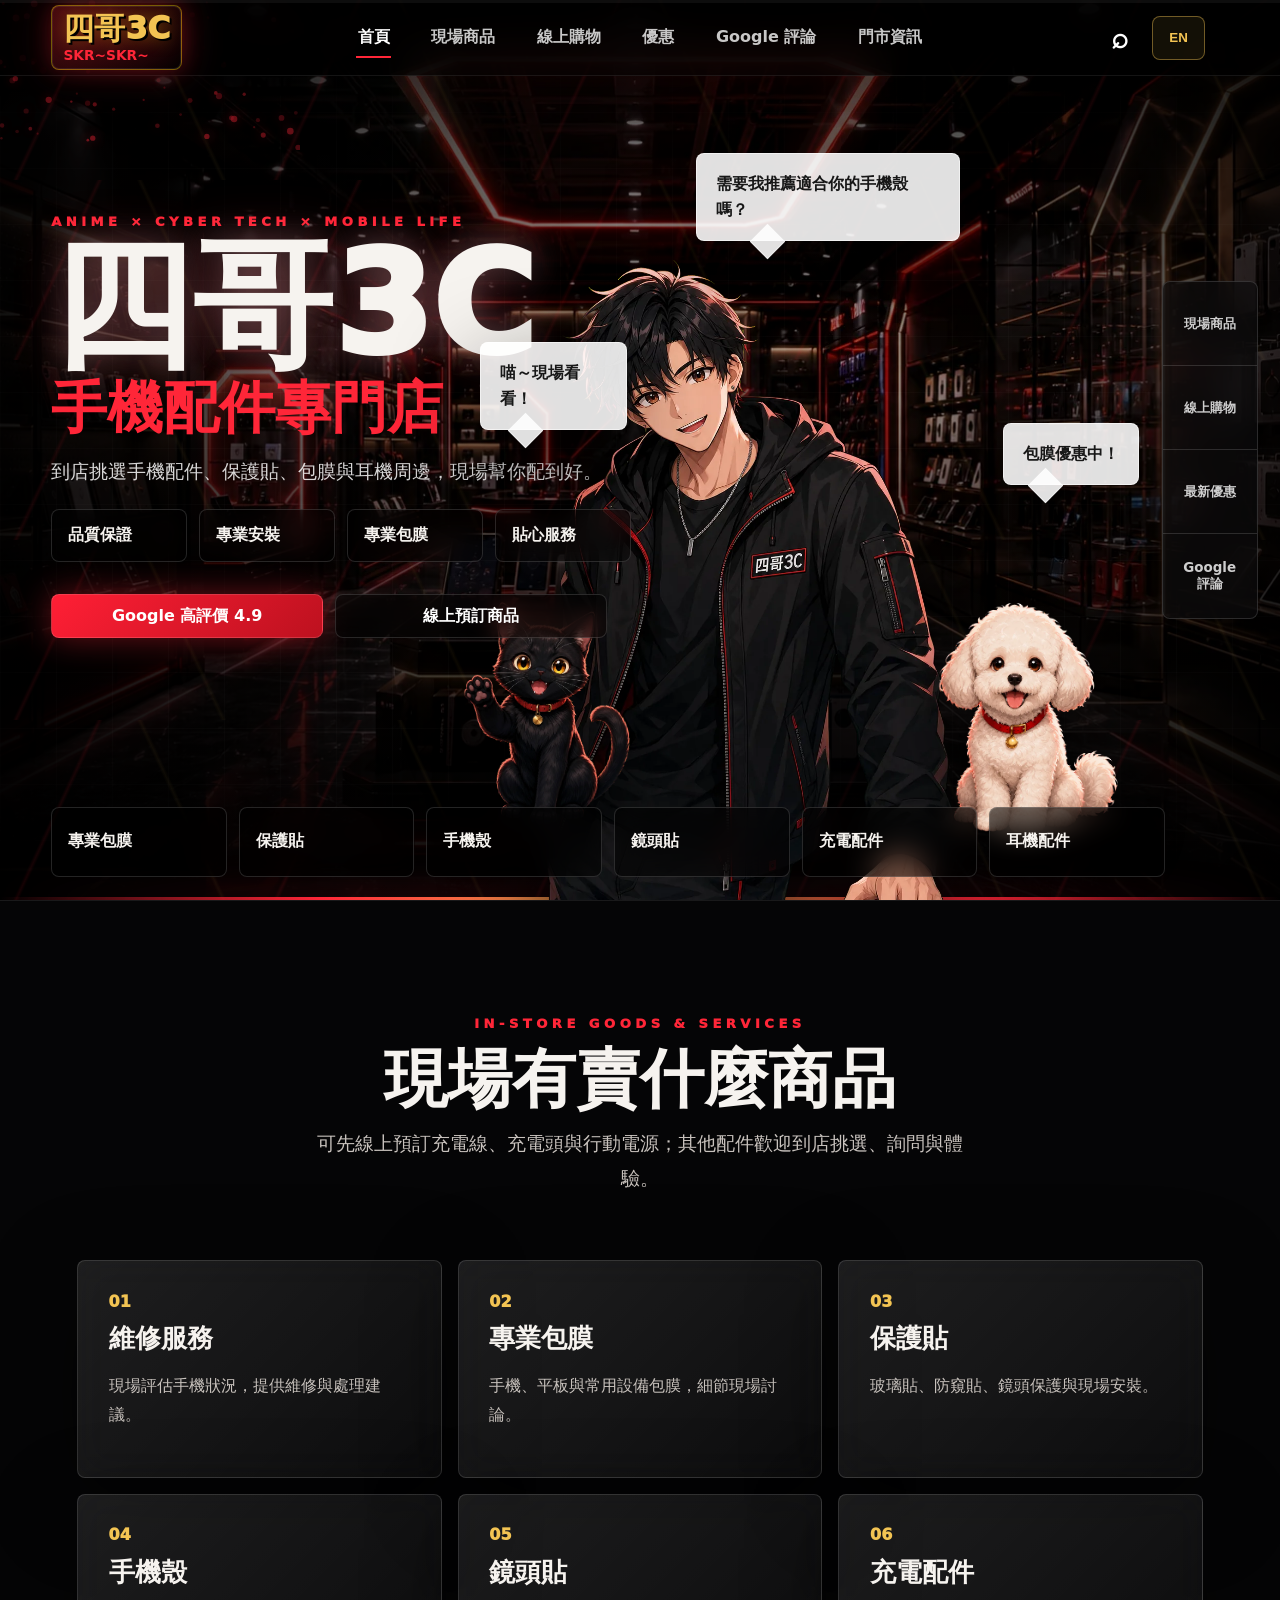
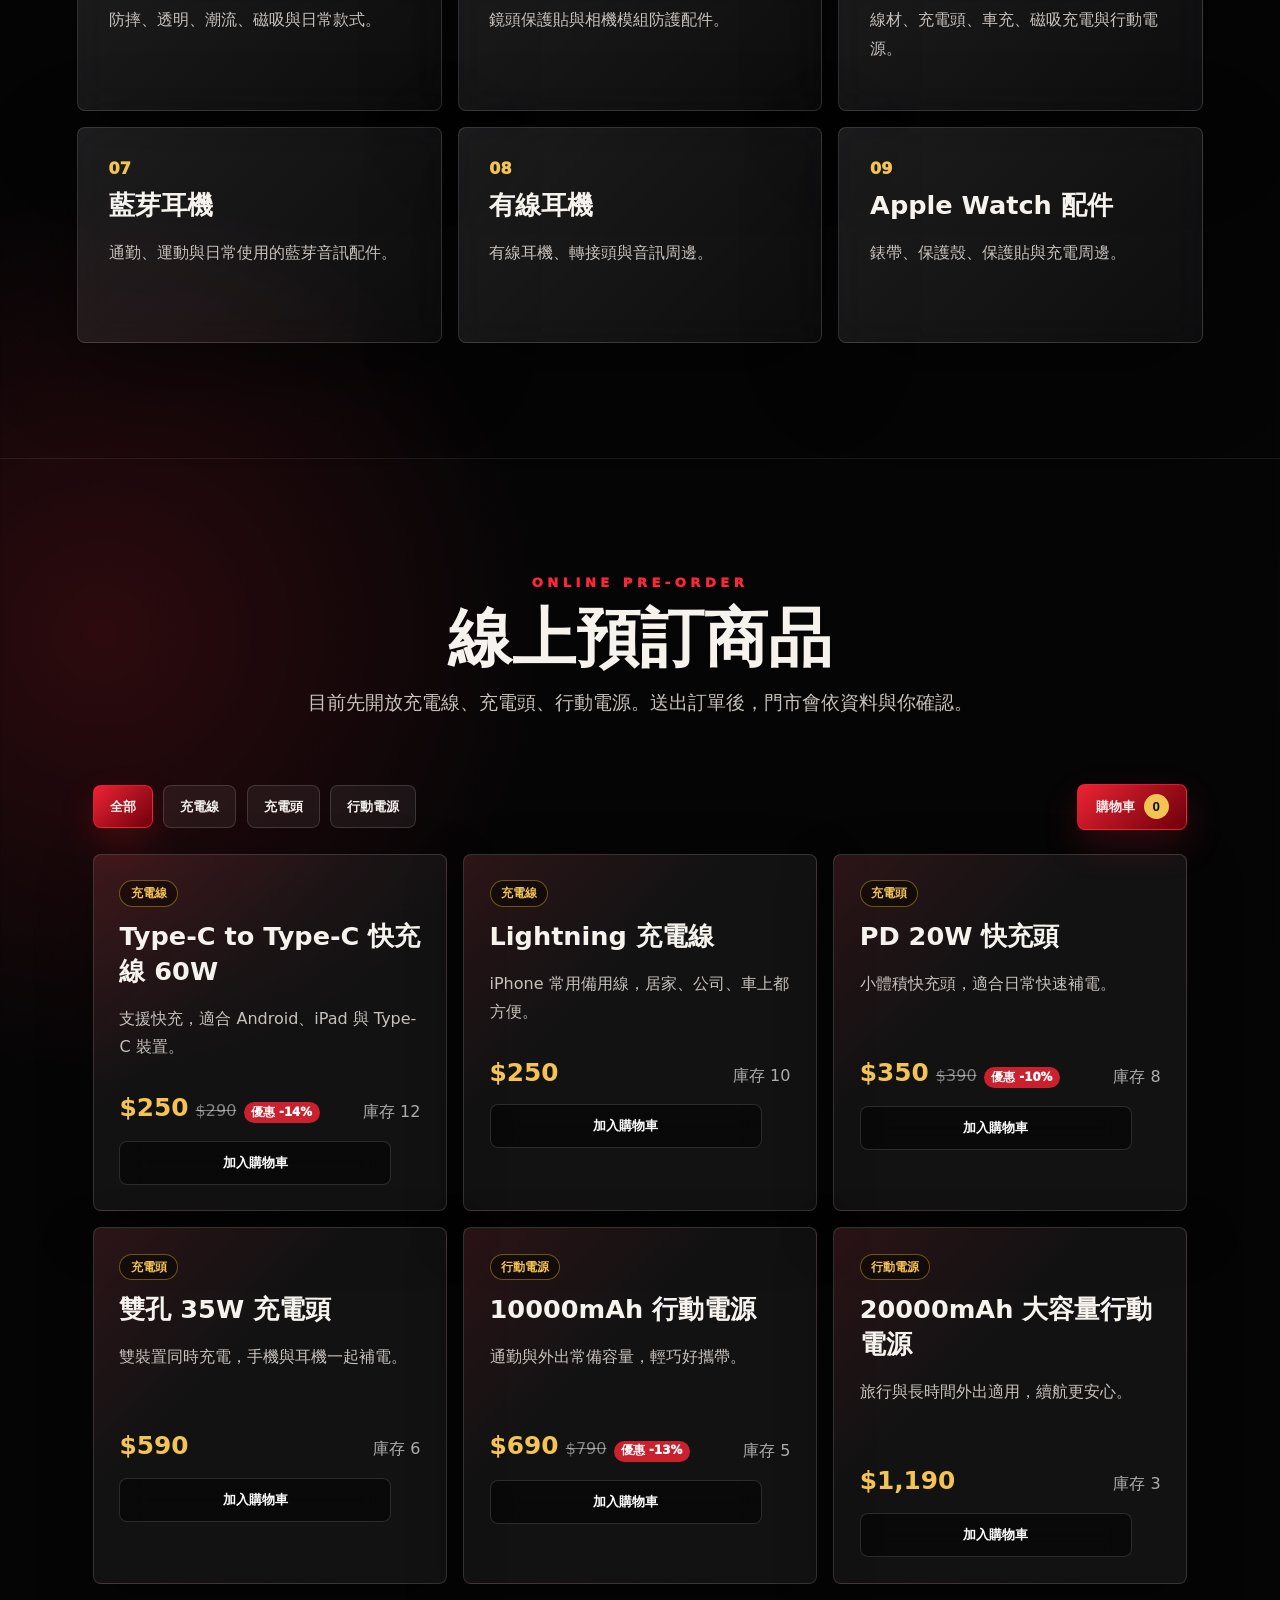
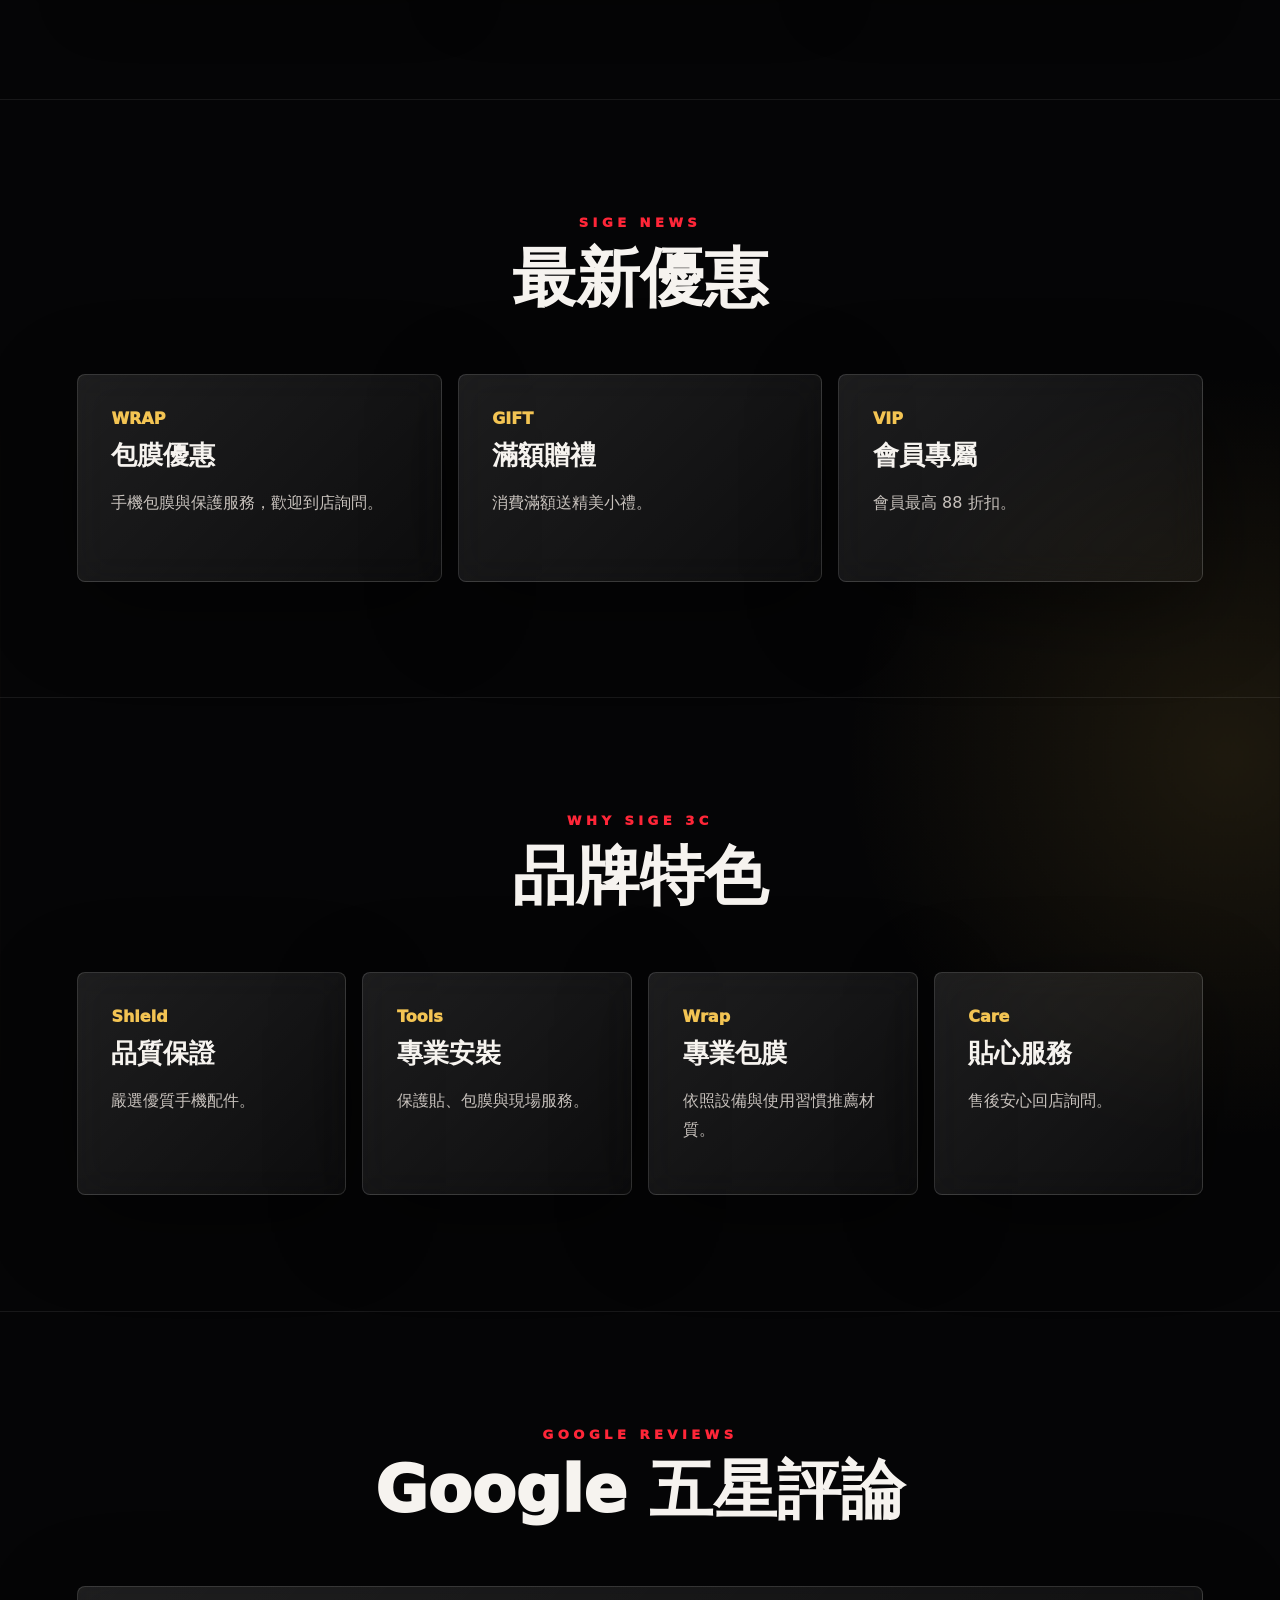
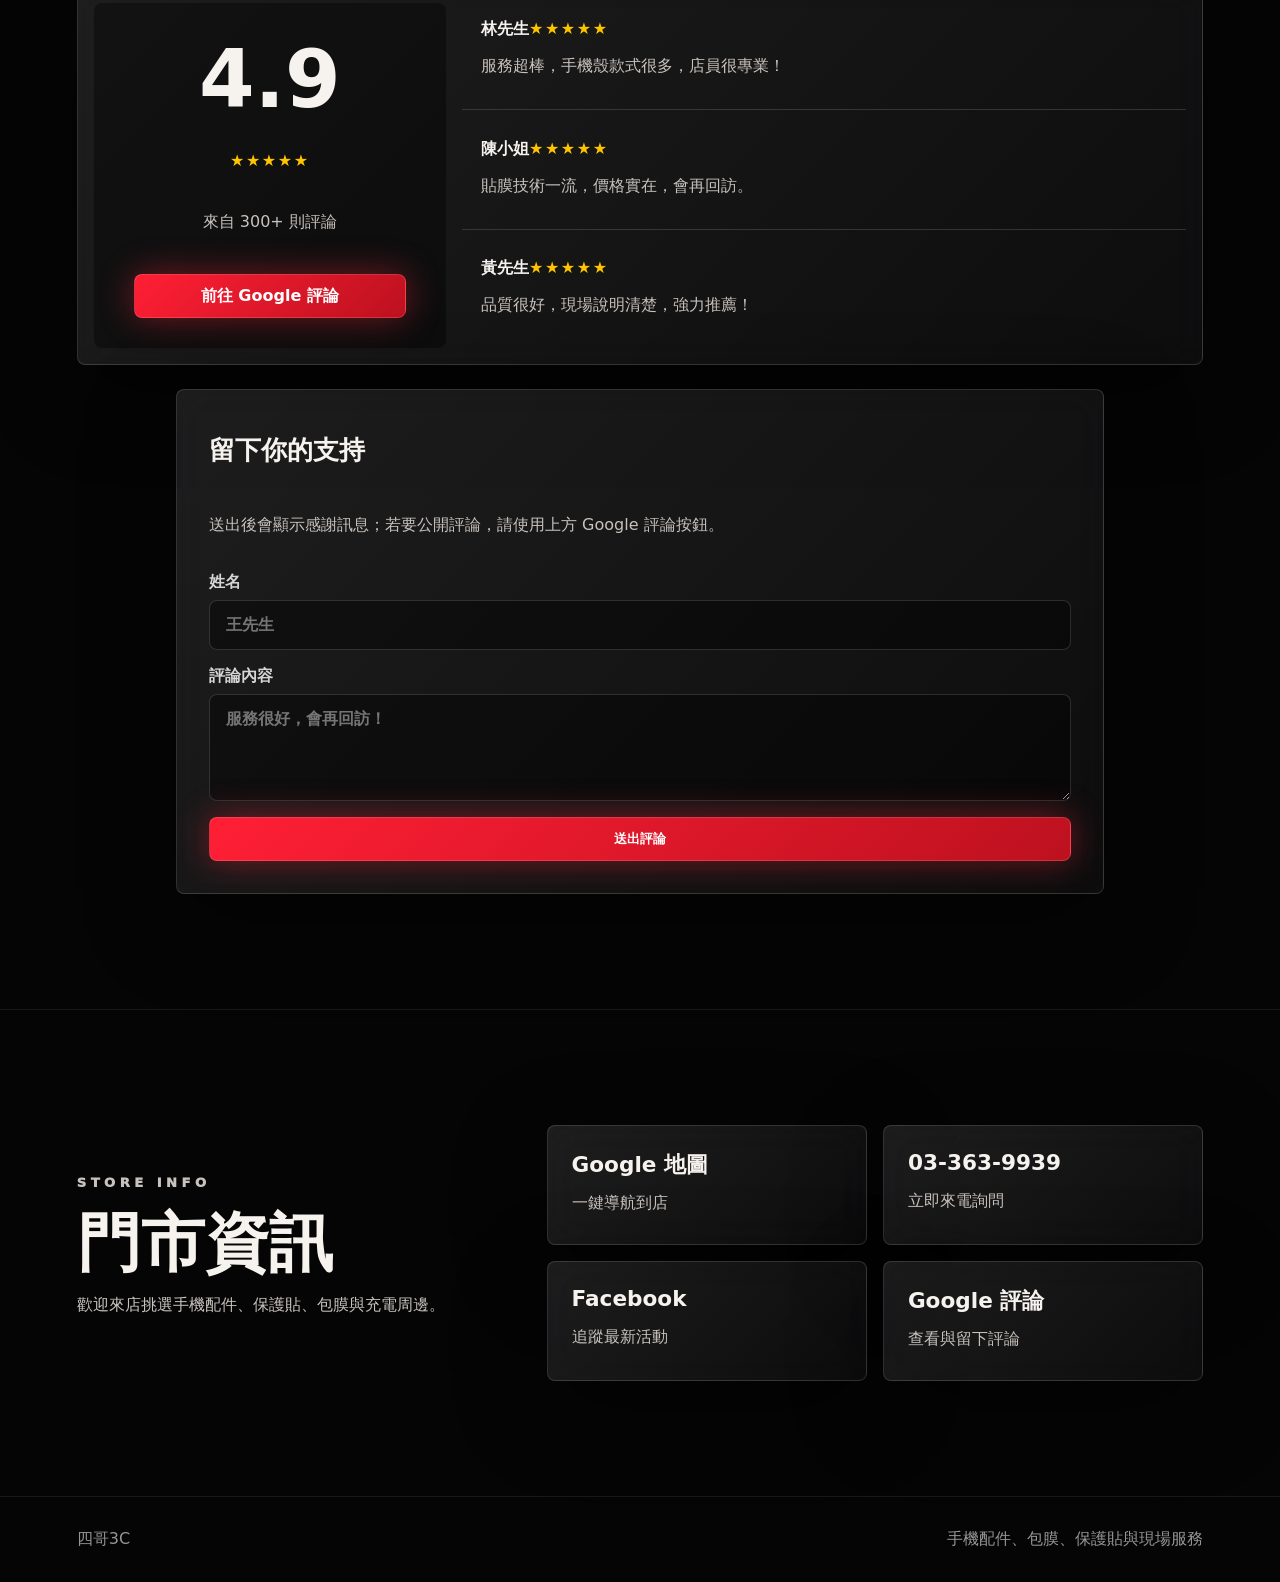
==== commit 19617aed: "Add files via upload" ====
--- a/index.html
+++ b/index.html
@@ -40,6 +40,7 @@
       <nav class="nav-links" aria-label="主要導覽">
         <a href="#top" class="is-active" data-i18n="navHome">首頁</a>
         <a href="#products" data-i18n="navProducts">現場商品</a>
+        <a href="#shop" data-i18n="navShop">線上購物</a>
         <a href="#offers" data-i18n="navOffers">優惠</a>
         <a href="#reviews" data-i18n="navReviews">Google 評論</a>
         <a href="#store" data-i18n="navStore">門市資訊</a>
@@ -77,7 +78,7 @@
           </div>
           <div class="hero-cta">
             <a class="primary-button pulse-button" href="#reviews" data-i18n="heroReviewCta">Google 高評價 4.9</a>
-            <a class="secondary-button pulse-button" href="#offers" data-i18n="heroOfferCta">查看最新優惠</a>
+            <a class="secondary-button pulse-button" href="#shop" data-i18n="heroShopCta">線上預訂商品</a>
           </div>
         </div>
 
@@ -93,9 +94,9 @@
 
         <aside class="quick-rail" aria-label="快捷功能">
           <a href="#products"><span data-i18n="railProducts">現場商品</span></a>
+          <a href="#shop"><span data-i18n="railShop">線上購物</span></a>
           <a href="#offers"><span data-i18n="railOffers">最新優惠</span></a>
           <a href="#reviews"><span data-i18n="railReviews">Google 評論</span></a>
-          <a href="#top"><span>TOP</span></a>
         </aside>
 
         <div class="hero-category-strip" aria-label="精選分類">
@@ -121,7 +122,7 @@
         <div class="section-heading reveal-card">
           <p class="eyebrow">IN-STORE GOODS & SERVICES</p>
           <h2 id="products-title" data-i18n="productsTitle">現場有賣什麼商品</h2>
-          <p class="section-note" data-i18n="productsNote">本網站不做線上購物，歡迎到店挑選、詢問與體驗。</p>
+          <p class="section-note" data-i18n="productsNote">可先線上預訂充電線、充電頭與行動電源；其他配件歡迎到店挑選、詢問與體驗。</p>
         </div>
         <div class="service-grid" data-stagger>
           <article class="service-card reveal-card"><span>01</span><h3 data-i18n="serviceRepair">維修服務</h3><p data-i18n="serviceRepairDesc">現場評估手機狀況，提供維修與處理建議。</p></article>
@@ -136,6 +137,58 @@
         </div>
       </section>
 
+      <section class="section shop" id="shop" aria-labelledby="shop-title">
+        <div class="section-heading reveal-card">
+          <p class="eyebrow">ONLINE PRE-ORDER</p>
+          <h2 id="shop-title" data-i18n="shopTitle">線上預訂商品</h2>
+          <p class="section-note" data-i18n="shopNote">目前先開放充電線、充電頭、行動電源。送出訂單後，門市會依資料與你確認。</p>
+        </div>
+
+        <div class="shop-toolbar reveal-card" aria-label="商品分類與購物車">
+          <div class="category-tabs" data-category-tabs>
+            <button type="button" class="is-active" data-category="all" data-i18n="catAll">全部</button>
+            <button type="button" data-category="cable" data-i18n="shopCatCable">充電線</button>
+            <button type="button" data-category="charger" data-i18n="shopCatCharger">充電頭</button>
+            <button type="button" data-category="powerbank" data-i18n="shopCatPowerbank">行動電源</button>
+          </div>
+          <button class="cart-toggle pulse-button" type="button" data-cart-toggle>
+            <span data-i18n="cartOpen">購物車</span>
+            <b data-cart-count>0</b>
+          </button>
+        </div>
+
+        <div class="product-grid" data-product-list data-stagger>
+          <article class="product-card reveal-card">
+            <span class="product-tag">LOADING</span>
+            <h3 data-i18n="productsLoading">正在載入商品...</h3>
+            <p data-i18n="productsLoadingNote">請稍候，系統正在讀取最新庫存與價格。</p>
+          </article>
+        </div>
+
+        <aside class="cart-panel" data-cart-panel aria-label="購物車" hidden>
+          <div class="cart-card">
+            <button class="cart-close" type="button" data-cart-close aria-label="關閉購物車">×</button>
+            <div class="cart-heading">
+              <p class="eyebrow">SHOPPING CART</p>
+              <h3 data-i18n="cartTitle">購物車</h3>
+            </div>
+            <div class="cart-items" data-cart-items></div>
+            <div class="cart-total">
+              <span data-i18n="cartTotal">總計</span>
+              <strong data-cart-total>NT$0</strong>
+            </div>
+            <form class="checkout-form" data-checkout-form>
+              <label><span data-i18n="orderName">姓名</span><input name="name" autocomplete="name" required /></label>
+              <label><span data-i18n="orderPhone">電話</span><input name="phone" inputmode="tel" autocomplete="tel" required /></label>
+              <label><span data-i18n="orderLine">LINE ID（選填）</span><input name="line" autocomplete="off" /></label>
+              <label><span data-i18n="orderNote">備註（選填）</span><textarea name="note" rows="3"></textarea></label>
+              <button class="primary-button pulse-button" type="submit" data-i18n="orderSubmit">送出訂單</button>
+              <p class="checkout-status" data-checkout-status aria-live="polite"></p>
+            </form>
+          </div>
+        </aside>
+      </section>
+
       <section class="section offers" id="offers" aria-labelledby="offers-title">
         <div class="section-heading reveal-card">
           <p class="eyebrow">SIGE NEWS</p>
@@ -171,7 +224,7 @@
             <strong>4.9</strong>
             <span>★★★★★</span>
             <p data-i18n="reviewsCount">來自 300+ 則評論</p>
-            <a class="primary-button pulse-button" href="https://www.google.com/maps/search/?api=1&query=%E5%9B%9B%E5%93%A53C" target="_blank" rel="noreferrer" data-i18n="googleReviewButton">前往 Google 評論</a>
+            <a class="primary-button pulse-button" href="https://www.google.com/search?q=%E5%9B%9B%E5%93%A53C%20%E6%89%8B%E6%A9%9F%E9%85%8D%E4%BB%B6%20%E8%A9%95%E8%AB%96" target="_blank" rel="noreferrer" data-google-review-link data-i18n="googleReviewButton">前往 Google 評論</a>
           </div>
           <div class="review-list">
             <article><b data-i18n="reviewOneName">林先生</b><span>★★★★★</span><p data-i18n="reviewOneText">服務超棒，手機殼款式很多，店員很專業！</p></article>
@@ -196,10 +249,10 @@
           <p data-i18n="storeText">歡迎來店挑選手機配件、保護貼、包膜與充電周邊。</p>
         </div>
         <div class="store-grid" data-stagger>
-          <a class="reveal-card" href="https://www.google.com/maps/search/?api=1&query=%E5%9B%9B%E5%93%A53C" target="_blank" rel="noreferrer"><b data-i18n="storeMapTitle">Google 地圖</b><span data-i18n="storeMap">一鍵導航到店</span></a>
+          <a class="reveal-card" href="https://maps.app.goo.gl/wZMD5sJQXV1rrDbW6?g_st=ic" target="_blank" rel="noreferrer" data-google-map-link><b data-i18n="storeMapTitle">Google 地圖</b><span data-i18n="storeMap">一鍵導航到店</span></a>
           <a class="reveal-card" href="tel:+88633639939"><b>03-363-9939</b><span data-i18n="storePhone">立即來電詢問</span></a>
-          <a class="reveal-card" href="https://www.facebook.com/" target="_blank" rel="noreferrer"><b>Facebook</b><span data-i18n="storeFacebook">追蹤最新活動</span></a>
-          <a class="reveal-card" href="#reviews"><b data-i18n="storeGoogleTitle">Google 評論</b><span data-i18n="storeGoogle">查看與留下評論</span></a>
+          <a class="reveal-card" href="https://www.facebook.com/share/1BZJysJbQC/?mibextid=wwXIfr" target="_blank" rel="noreferrer" data-facebook-link><b>Facebook</b><span data-i18n="storeFacebook">追蹤最新活動</span></a>
+          <a class="reveal-card" href="https://www.google.com/search?q=%E5%9B%9B%E5%93%A53C%20%E6%89%8B%E6%A9%9F%E9%85%8D%E4%BB%B6%20%E8%A9%95%E8%AB%96" target="_blank" rel="noreferrer" data-google-review-link><b data-i18n="storeGoogleTitle">Google 評論</b><span data-i18n="storeGoogle">查看與留下評論</span></a>
         </div>
       </section>
     </main>
--- a/assets/css/styles.css
+++ b/assets/css/styles.css
@@ -101,13 +101,20 @@
   line-height: 1;
   filter: drop-shadow(0 0 18px rgba(255,38,56,.38));
   animation: logo-glow 3.2s ease-in-out infinite;
+  padding: .45rem .7rem .4rem;
+  border: 1px solid rgba(255, 214, 10, .42);
+  border-radius: 8px;
+  background: linear-gradient(135deg, rgba(255, 38, 56, .22), rgba(0, 0, 0, .78));
+  box-shadow: inset 0 0 0 1px rgba(255,255,255,.08), 0 0 22px rgba(255, 38, 56, .18);
 }
 
 .brand-title {
   display: block;
-  font-size: clamp(1.5rem, 2vw, 2.2rem);
+  font-size: clamp(1.75rem, 2.45vw, 2.6rem);
   font-weight: 950;
   letter-spacing: 0;
+  color: var(--gold);
+  text-shadow: 2px 2px 0 #000, 0 0 18px rgba(255, 214, 10, .34);
 }
 
 .brand-mark {
@@ -1411,6 +1418,794 @@
   }
 }
 
+@media (max-width: 780px) {
+  .hero-copy > .hero-cta {
+    margin-top: 3.65rem;
+  }
+  .speech-bubble {
+    max-width: min(10.75rem, calc(100vw - 2rem));
+    padding: .74rem .86rem;
+    font-size: .82rem;
+    line-height: 1.48;
+    z-index: 36;
+  }
+  .bubble-main {
+    top: clamp(23.9rem, 52svh, 27.6rem);
+    right: max(1rem, env(safe-area-inset-right));
+    bottom: auto;
+    transform: translate3d(calc(var(--mx, 0) * .32), calc(var(--my, 0) * .32), 0);
+  }
+  .bubble-main::after {
+    left: auto;
+    right: 2.25rem;
+  }
+}
+
+@media (min-width: 520px) and (max-width: 780px) {
+  .hero-copy > .hero-cta {
+    margin-top: 3.25rem;
+  }
+  .bubble-main {
+    top: clamp(23.2rem, 50svh, 27rem);
+    right: max(4rem, env(safe-area-inset-right));
+  }
+}
+
+@media (max-width: 420px) {
+  .hero-copy > .hero-cta {
+    margin-top: 3.45rem;
+  }
+  .bubble-main {
+    top: clamp(24.25rem, 54svh, 28rem);
+    right: max(.85rem, env(safe-area-inset-right));
+  }
+}
+
+@media (max-width: 360px) {
+  .hero-copy > .hero-cta {
+    margin-top: 3.1rem;
+  }
+  .speech-bubble {
+    max-width: 10rem;
+    font-size: .78rem;
+  }
+  .bubble-main {
+    top: clamp(24.75rem, 56svh, 28.4rem);
+    right: max(.7rem, env(safe-area-inset-right));
+  }
+}
+
+@media (max-width: 780px) {
+  .hero-copy > .hero-cta {
+    position: absolute;
+    top: clamp(39.5rem, 78svh, 43.5rem);
+    left: .9rem;
+    width: calc(100vw - 48px);
+    margin-top: 0;
+    z-index: 38;
+  }
+  .bubble-main {
+    top: clamp(31rem, 60svh, 34rem);
+    left: max(1rem, env(safe-area-inset-left));
+    right: auto;
+    bottom: auto;
+    max-width: min(10.25rem, calc(100vw - 2rem));
+    z-index: 36;
+  }
+  .bubble-main::after {
+    left: 2.1rem;
+    right: auto;
+  }
+  .manager {
+    right: 1.25rem;
+    bottom: 7.65rem;
+    width: clamp(17.8rem, 72vw, 21.2rem);
+  }
+  .black-cat {
+    left: 1.45rem;
+    bottom: 7.2rem;
+    width: clamp(5.85rem, 24vw, 7rem);
+  }
+  .white-poodle {
+    right: 1.85rem;
+    bottom: 7.15rem;
+    width: clamp(6.5rem, 27vw, 7.8rem);
+  }
+}
+
+@media (min-width: 520px) and (max-width: 780px) {
+  .hero-copy > .hero-cta {
+    top: clamp(39rem, 76svh, 43rem);
+    left: 1rem;
+    width: min(26rem, calc(100vw - 64px));
+  }
+  .bubble-main {
+    top: clamp(30rem, 58svh, 33.5rem);
+    left: max(2rem, env(safe-area-inset-left));
+  }
+  .manager {
+    right: 5.2rem;
+    bottom: 7.6rem;
+    width: clamp(20rem, 52vw, 23.5rem);
+  }
+  .black-cat {
+    left: 5rem;
+    bottom: 7.35rem;
+    width: 7.3rem;
+  }
+  .white-poodle {
+    right: 5rem;
+    bottom: 7.3rem;
+    width: 8.1rem;
+  }
+}
+
+@media (max-width: 420px) {
+  .hero-copy > .hero-cta {
+    top: clamp(40rem, 79svh, 44rem);
+    width: calc(100vw - 44px);
+  }
+  .bubble-main {
+    top: clamp(31.4rem, 61svh, 34.4rem);
+    left: max(.9rem, env(safe-area-inset-left));
+  }
+  .manager {
+    right: 1rem;
+    bottom: 7.55rem;
+    width: clamp(17.8rem, 73vw, 20.5rem);
+  }
+  .black-cat {
+    left: 1.2rem;
+    bottom: 7.15rem;
+    width: clamp(5.7rem, 24vw, 6.6rem);
+  }
+  .white-poodle {
+    right: 1.35rem;
+    bottom: 7.1rem;
+    width: clamp(6.3rem, 27vw, 7.4rem);
+  }
+}
+
+@media (max-width: 360px) {
+  .hero-copy > .hero-cta {
+    top: clamp(39.2rem, 78svh, 43rem);
+    left: .65rem;
+    width: calc(100vw - 40px);
+  }
+  .bubble-main {
+    top: clamp(31.8rem, 62svh, 34.8rem);
+    max-width: 9.7rem;
+  }
+  .manager {
+    right: .65rem;
+    bottom: 7.45rem;
+    width: 17.6rem;
+  }
+  .black-cat {
+    left: .9rem;
+    bottom: 7.05rem;
+    width: 5.55rem;
+  }
+  .white-poodle {
+    right: .95rem;
+    bottom: 7rem;
+    width: 6.1rem;
+  }
+}
+
+@media (max-width: 780px) {
+  .hero {
+    min-height: 880px;
+    min-height: clamp(860px, 108svh, 920px);
+  }
+  .hero-copy > .hero-cta {
+    position: absolute;
+    top: auto;
+    left: 24px;
+    right: 24px;
+    bottom: 2.15rem;
+    width: auto;
+    margin-top: 0;
+    z-index: 38;
+  }
+  .hero .primary-button,
+  .hero .secondary-button {
+    min-height: 56px;
+    border-radius: 8px;
+  }
+  .mobile-feature-band {
+    padding-top: 2rem;
+  }
+}
+
+@media (min-width: 520px) and (max-width: 780px) {
+  .hero {
+    min-height: 900px;
+  }
+  .hero-copy > .hero-cta {
+    top: auto;
+    left: 32px;
+    right: 32px;
+    bottom: 2.35rem;
+    width: auto;
+  }
+}
+
+@media (max-width: 420px) {
+  .hero {
+    min-height: 880px;
+  }
+  .hero-copy > .hero-cta {
+    top: auto;
+    left: 22px;
+    right: 22px;
+    bottom: 2.05rem;
+    width: auto;
+  }
+}
+
+@media (max-width: 360px) {
+  .hero {
+    min-height: 860px;
+  }
+  .hero-copy > .hero-cta {
+    top: auto;
+    left: 20px;
+    right: 20px;
+    bottom: 1.9rem;
+    width: auto;
+  }
+}
+
+@media (max-width: 780px) {
+  .hero {
+    min-height: 920px;
+    min-height: clamp(900px, 112svh, 960px);
+  }
+  .hero-copy {
+    max-width: 21.5rem;
+  }
+  .hero-copy > .hero-cta {
+    position: relative;
+    top: auto;
+    left: auto;
+    right: auto;
+    bottom: auto;
+    width: min(100%, 20.5rem);
+    margin-top: 1.15rem;
+    z-index: 40;
+  }
+  .manager {
+    bottom: 5.4rem;
+  }
+  .black-cat,
+  .white-poodle {
+    bottom: 5rem;
+  }
+}
+
+@media (min-width: 520px) and (max-width: 780px) {
+  .hero-copy > .hero-cta {
+    width: min(26rem, 100%);
+  }
+  .manager {
+    bottom: 5.6rem;
+  }
+  .black-cat,
+  .white-poodle {
+    bottom: 5.2rem;
+  }
+}
+
+@media (max-width: 420px) {
+  .hero-copy > .hero-cta {
+    width: min(100%, 20.25rem);
+    margin-top: 1rem;
+  }
+}
+
+@media (max-width: 780px) {
+  .bubble-main {
+    top: clamp(27.25rem, 52svh, 30.25rem);
+    left: max(1.1rem, env(safe-area-inset-left));
+    right: auto;
+    bottom: auto;
+    max-width: min(11rem, calc(100vw - 2rem));
+    padding: .78rem .9rem;
+    z-index: 36;
+  }
+  .bubble-main::after {
+    left: auto;
+    right: -9px;
+    top: 52%;
+    bottom: auto;
+    width: 18px;
+    height: 18px;
+    transform: translateY(-50%) rotate(45deg);
+  }
+}
+
+@media (min-width: 520px) and (max-width: 780px) {
+  .bubble-main {
+    top: clamp(27rem, 50svh, 30rem);
+    left: max(2rem, env(safe-area-inset-left));
+  }
+}
+
+@media (max-width: 420px) {
+  .bubble-main {
+    top: clamp(27.8rem, 53svh, 30.8rem);
+    left: max(.95rem, env(safe-area-inset-left));
+  }
+}
+
+@media (max-width: 360px) {
+  .bubble-main {
+    top: clamp(28.2rem, 54svh, 31.2rem);
+    max-width: 10.25rem;
+  }
+}
+
+.shop-toolbar {
+  display: flex;
+  align-items: center;
+  justify-content: space-between;
+  gap: 1rem;
+  margin: 0 auto 1.5rem;
+  width: min(72rem, calc(100% - 2rem));
+}
+
+.category-tabs {
+  display: flex;
+  flex-wrap: wrap;
+  gap: .65rem;
+}
+
+.category-tabs button,
+.cart-toggle,
+.cart-close,
+.cart-controls button,
+.product-admin-head button {
+  border: 1px solid var(--line);
+  border-radius: 8px;
+  color: var(--text);
+  background: rgba(255,255,255,.06);
+  cursor: pointer;
+}
+
+.category-tabs button {
+  min-height: 2.7rem;
+  padding: 0 1rem;
+  font-weight: 900;
+}
+
+.category-tabs button.is-active,
+.cart-toggle {
+  border-color: rgba(255, 38, 56, .72);
+  background: linear-gradient(135deg, rgba(255,38,56,.92), rgba(120,0,12,.92));
+  box-shadow: 0 16px 36px rgba(255,38,56,.18);
+}
+
+.cart-toggle {
+  display: inline-flex;
+  align-items: center;
+  justify-content: center;
+  gap: .55rem;
+  min-height: 2.85rem;
+  padding: 0 1.1rem;
+  font-weight: 950;
+}
+
+.cart-toggle b {
+  display: grid;
+  place-items: center;
+  min-width: 1.55rem;
+  height: 1.55rem;
+  border-radius: 999px;
+  color: #111;
+  background: var(--gold);
+}
+
+.product-grid {
+  display: grid;
+  grid-template-columns: repeat(3, minmax(0, 1fr));
+  gap: 1rem;
+  width: min(72rem, calc(100% - 2rem));
+  margin: 0 auto;
+}
+
+.product-card {
+  border: 1px solid var(--line);
+  border-radius: 8px;
+  min-height: 18rem;
+  padding: clamp(1.2rem, 2vw, 1.7rem);
+  background:
+    linear-gradient(135deg, rgba(255, 38, 56, .11), transparent 38%),
+    rgba(255,255,255,.055);
+  box-shadow: 0 20px 54px rgba(0,0,0,.34);
+}
+
+.product-card h3 {
+  margin: .75rem 0 .65rem;
+  font-size: clamp(1.25rem, 2vw, 1.65rem);
+}
+
+.product-card p {
+  min-height: 4.4rem;
+  color: var(--muted);
+  line-height: 1.75;
+}
+
+.product-tag {
+  display: inline-flex;
+  align-items: center;
+  min-height: 1.65rem;
+  padding: 0 .65rem;
+  border-radius: 999px;
+  color: var(--gold);
+  border: 1px solid rgba(255,214,10,.38);
+  background: rgba(0,0,0,.42);
+  font-weight: 950;
+  font-size: .78rem;
+}
+
+.product-meta {
+  display: flex;
+  align-items: flex-end;
+  justify-content: space-between;
+  gap: 1rem;
+  margin: 1.1rem 0;
+}
+
+.price-row {
+  display: flex;
+  flex-wrap: wrap;
+  align-items: baseline;
+  gap: .45rem;
+}
+
+.price-row strong {
+  color: var(--gold);
+  font-size: 1.55rem;
+}
+
+.price-row s {
+  color: rgba(255,255,255,.48);
+}
+
+.price-row em {
+  color: #fff;
+  border-radius: 999px;
+  padding: .16rem .46rem;
+  background: rgba(255,38,56,.78);
+  font-style: normal;
+  font-size: .74rem;
+  font-weight: 950;
+}
+
+.product-meta > span {
+  color: rgba(255,255,255,.66);
+  white-space: nowrap;
+}
+
+.cart-panel {
+  position: fixed;
+  inset: 0;
+  z-index: 90;
+  display: grid;
+  place-items: center;
+  padding: 1rem;
+  background: rgba(0,0,0,.72);
+  backdrop-filter: blur(10px);
+}
+
+.cart-panel[hidden] {
+  display: none;
+}
+
+.cart-card {
+  position: relative;
+  width: min(34rem, 100%);
+  max-height: min(90vh, 50rem);
+  overflow: auto;
+  border: 1px solid rgba(255,38,56,.48);
+  border-radius: 8px;
+  padding: clamp(1.25rem, 3vw, 2rem);
+  background:
+    linear-gradient(135deg, rgba(255,38,56,.16), transparent 36%),
+    rgba(13,13,18,.96);
+  box-shadow: 0 34px 90px rgba(0,0,0,.65);
+}
+
+.cart-close {
+  position: absolute;
+  top: .9rem;
+  right: .9rem;
+  width: 2.35rem;
+  height: 2.35rem;
+  font-size: 1.6rem;
+}
+
+.cart-heading h3 {
+  margin: .25rem 0 1rem;
+  font-size: 2rem;
+}
+
+.cart-items {
+  display: grid;
+  gap: .75rem;
+}
+
+.cart-item {
+  display: flex;
+  align-items: center;
+  justify-content: space-between;
+  gap: 1rem;
+  border: 1px solid var(--line);
+  border-radius: 8px;
+  padding: .9rem;
+  background: rgba(255,255,255,.045);
+}
+
+.cart-item span,
+.cart-empty {
+  display: block;
+  color: var(--muted);
+  margin-top: .2rem;
+}
+
+.cart-controls {
+  display: flex;
+  flex-wrap: wrap;
+  justify-content: flex-end;
+  gap: .35rem;
+}
+
+.cart-controls button {
+  min-width: 2.15rem;
+  min-height: 2.15rem;
+  padding: 0 .55rem;
+}
+
+.cart-total {
+  display: flex;
+  justify-content: space-between;
+  margin: 1.2rem 0;
+  padding-top: 1rem;
+  border-top: 1px solid var(--line);
+  font-weight: 950;
+}
+
+.cart-total strong {
+  color: var(--gold);
+  font-size: 1.45rem;
+}
+
+.checkout-form {
+  display: grid;
+  gap: .8rem;
+}
+
+.checkout-form label {
+  display: grid;
+  gap: .35rem;
+  color: rgba(255,255,255,.76);
+  font-weight: 800;
+}
+
+.checkout-form input,
+.checkout-form textarea,
+.admin-form textarea,
+.admin-form select {
+  width: 100%;
+  border: 1px solid var(--line);
+  border-radius: 8px;
+  padding: .85rem .9rem;
+  color: var(--text);
+  background: rgba(0,0,0,.42);
+  outline: none;
+}
+
+.checkout-form input:focus,
+.checkout-form textarea:focus,
+.admin-form textarea:focus,
+.admin-form select:focus {
+  border-color: rgba(255,38,56,.72);
+  box-shadow: 0 0 0 3px rgba(255,38,56,.12);
+}
+
+.checkout-status {
+  min-height: 1.5rem;
+  color: var(--gold);
+  font-weight: 800;
+}
+
+.admin-page .admin-panel {
+  align-content: start;
+  gap: 1rem;
+}
+
+.admin-page .section-heading {
+  margin-bottom: .5rem;
+}
+
+.admin-wide {
+  width: min(78rem, 100%);
+}
+
+.admin-password-card {
+  display: grid;
+  grid-template-columns: minmax(14rem, 24rem) auto;
+  align-items: end;
+  gap: 1rem;
+}
+
+.admin-section-title {
+  margin-bottom: 1.15rem;
+}
+
+.admin-section-title h2 {
+  margin: .25rem 0;
+  font-size: clamp(1.55rem, 3vw, 2.2rem);
+}
+
+.admin-section-title p:not(.eyebrow) {
+  color: var(--muted);
+  line-height: 1.7;
+  margin: 0;
+}
+
+.product-admin-list {
+  display: grid;
+  gap: 1rem;
+}
+
+.product-admin-row {
+  display: grid;
+  grid-template-columns: .7fr 1.4fr .85fr .75fr .75fr .65fr .75fr;
+  gap: .85rem;
+  align-items: end;
+  border: 1px solid var(--line);
+  border-radius: 8px;
+  padding: 1rem;
+  background: rgba(255,255,255,.045);
+}
+
+.product-admin-head {
+  grid-column: 1 / -1;
+  display: flex;
+  align-items: center;
+  justify-content: space-between;
+  gap: 1rem;
+}
+
+.product-admin-head strong {
+  color: var(--gold);
+  font-size: 1.1rem;
+}
+
+.product-admin-head button {
+  width: 2.2rem;
+  height: 2.2rem;
+  font-size: 1.35rem;
+}
+
+.admin-checkbox {
+  display: flex !important;
+  align-items: center;
+  gap: .55rem !important;
+  min-height: 3.35rem;
+}
+
+.admin-checkbox input {
+  width: 1.1rem !important;
+  height: 1.1rem;
+}
+
+.product-admin-desc {
+  grid-column: 1 / -1;
+}
+
+.orders-list {
+  display: grid;
+  gap: 1rem;
+  margin-top: 1rem;
+}
+
+.order-card {
+  border: 1px solid var(--line);
+  border-radius: 8px;
+  padding: 1rem;
+  background: rgba(255,255,255,.045);
+}
+
+.order-card-head {
+  display: flex;
+  justify-content: space-between;
+  gap: 1rem;
+  border-bottom: 1px solid var(--line);
+  padding-bottom: .8rem;
+  margin-bottom: .8rem;
+}
+
+.order-card h3 {
+  margin: .45rem 0 .25rem;
+}
+
+.order-card p {
+  color: var(--muted);
+  line-height: 1.6;
+  margin: .35rem 0;
+}
+
+.order-card ul {
+  display: grid;
+  gap: .45rem;
+  padding-left: 1.2rem;
+}
+
+.order-card-actions {
+  display: flex;
+  flex-wrap: wrap;
+  gap: .7rem;
+  margin-top: 1rem;
+}
+
+.order-card-actions select {
+  width: min(15rem, 100%);
+}
+
+.admin-empty {
+  color: var(--muted);
+}
+
+@media (max-width: 980px) {
+  .product-grid {
+    grid-template-columns: repeat(2, minmax(0, 1fr));
+  }
+
+  .product-admin-row {
+    grid-template-columns: repeat(2, minmax(0, 1fr));
+  }
+}
+
+@media (max-width: 680px) {
+  .shop-toolbar,
+  .product-meta,
+  .cart-item,
+  .admin-password-card,
+  .order-card-head {
+    align-items: stretch;
+    flex-direction: column;
+  }
+
+  .shop-toolbar,
+  .admin-password-card {
+    display: grid;
+    grid-template-columns: 1fr;
+  }
+
+  .product-grid,
+  .product-admin-row {
+    grid-template-columns: 1fr;
+  }
+
+  .cart-toggle,
+  .category-tabs button {
+    width: 100%;
+  }
+
+  .category-tabs {
+    display: grid;
+    grid-template-columns: repeat(2, minmax(0, 1fr));
+    width: 100%;
+  }
+
+  .cart-card {
+    max-height: 92vh;
+  }
+}
+
 @media (prefers-reduced-motion: reduce) {
   *,
   *::before,
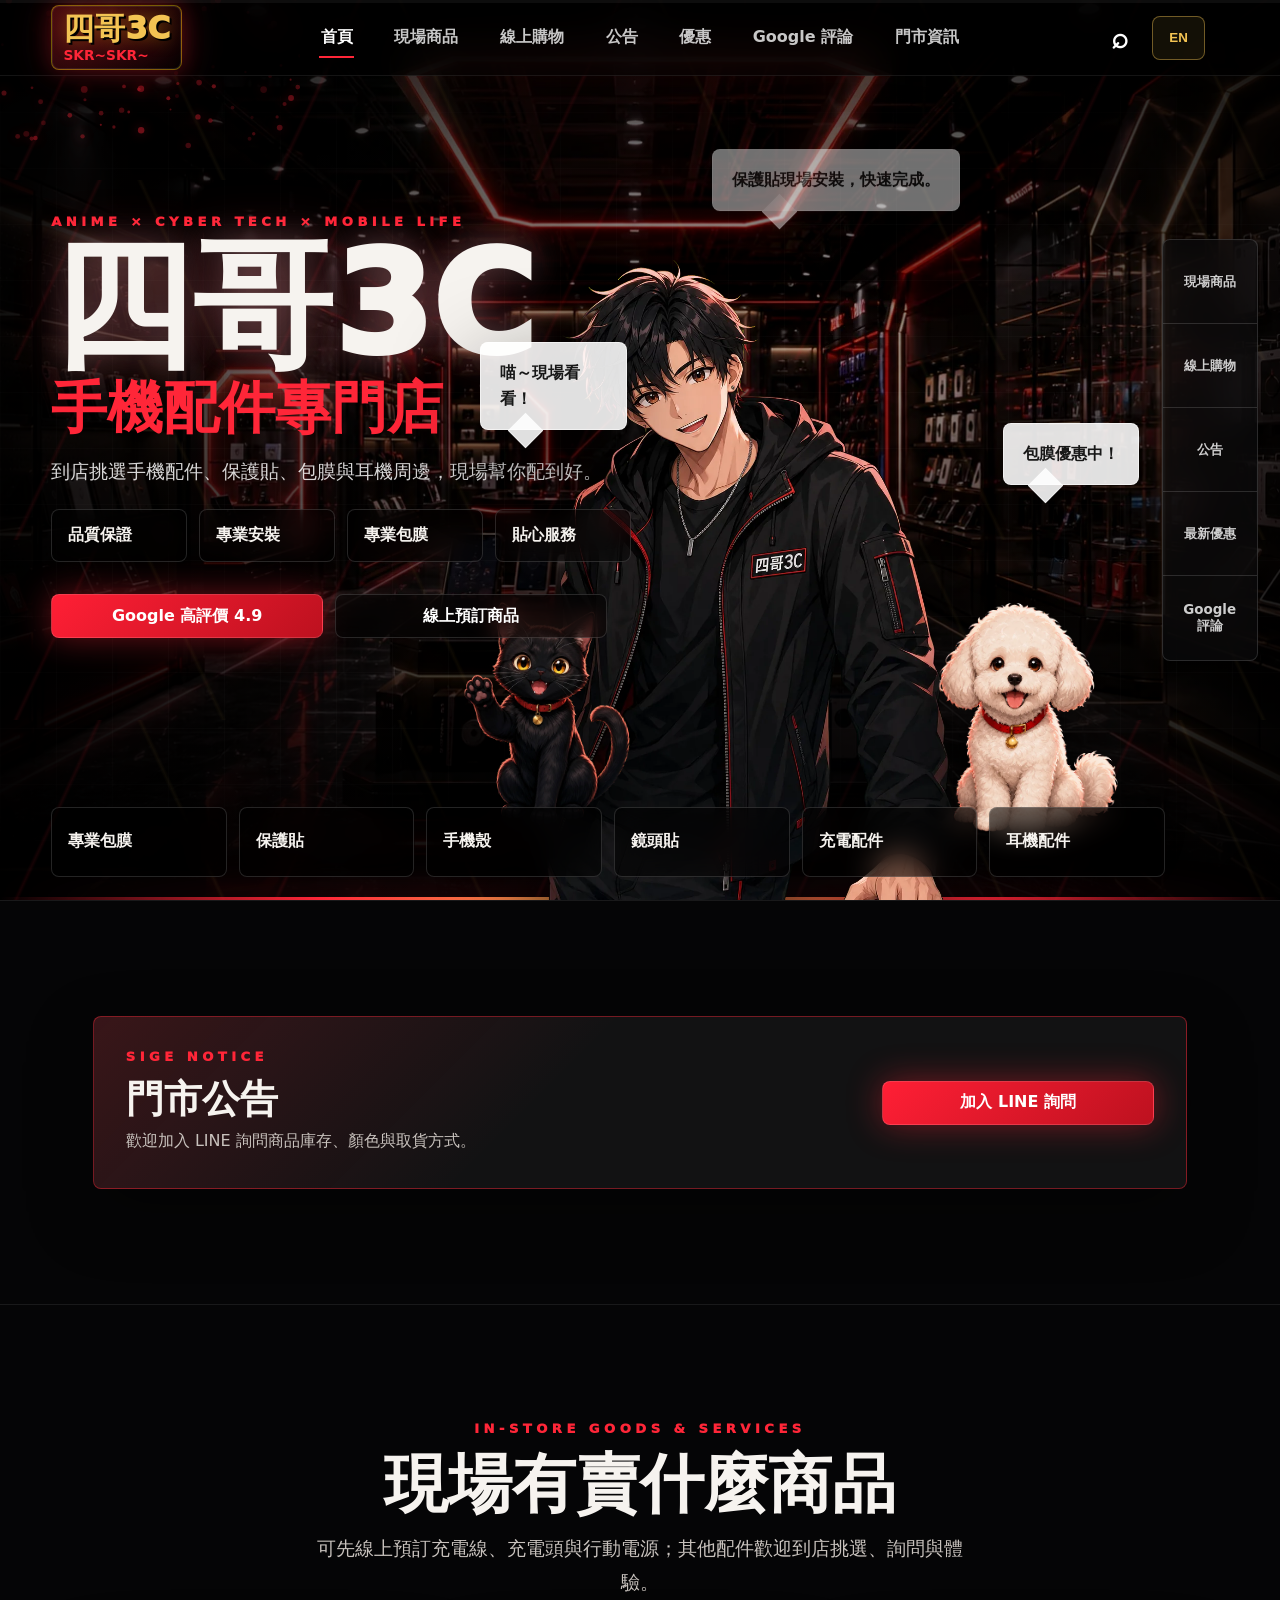
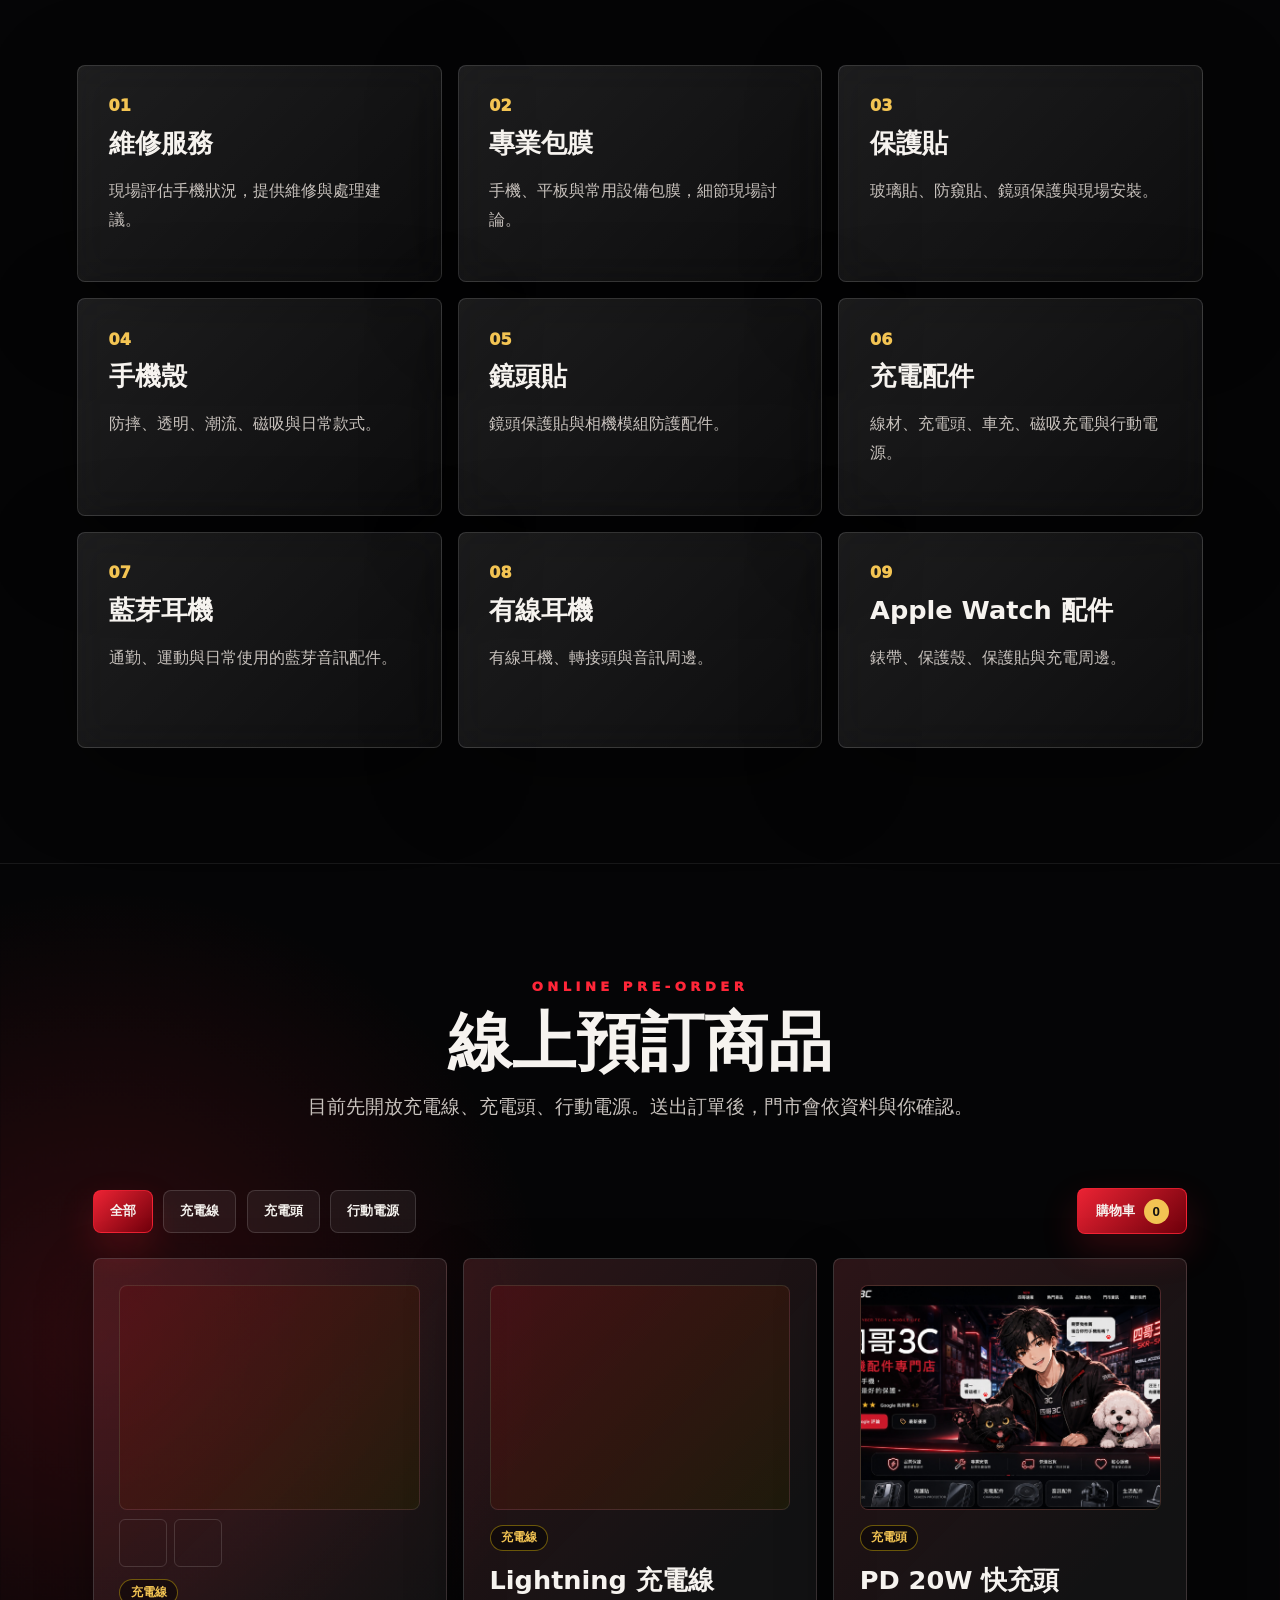
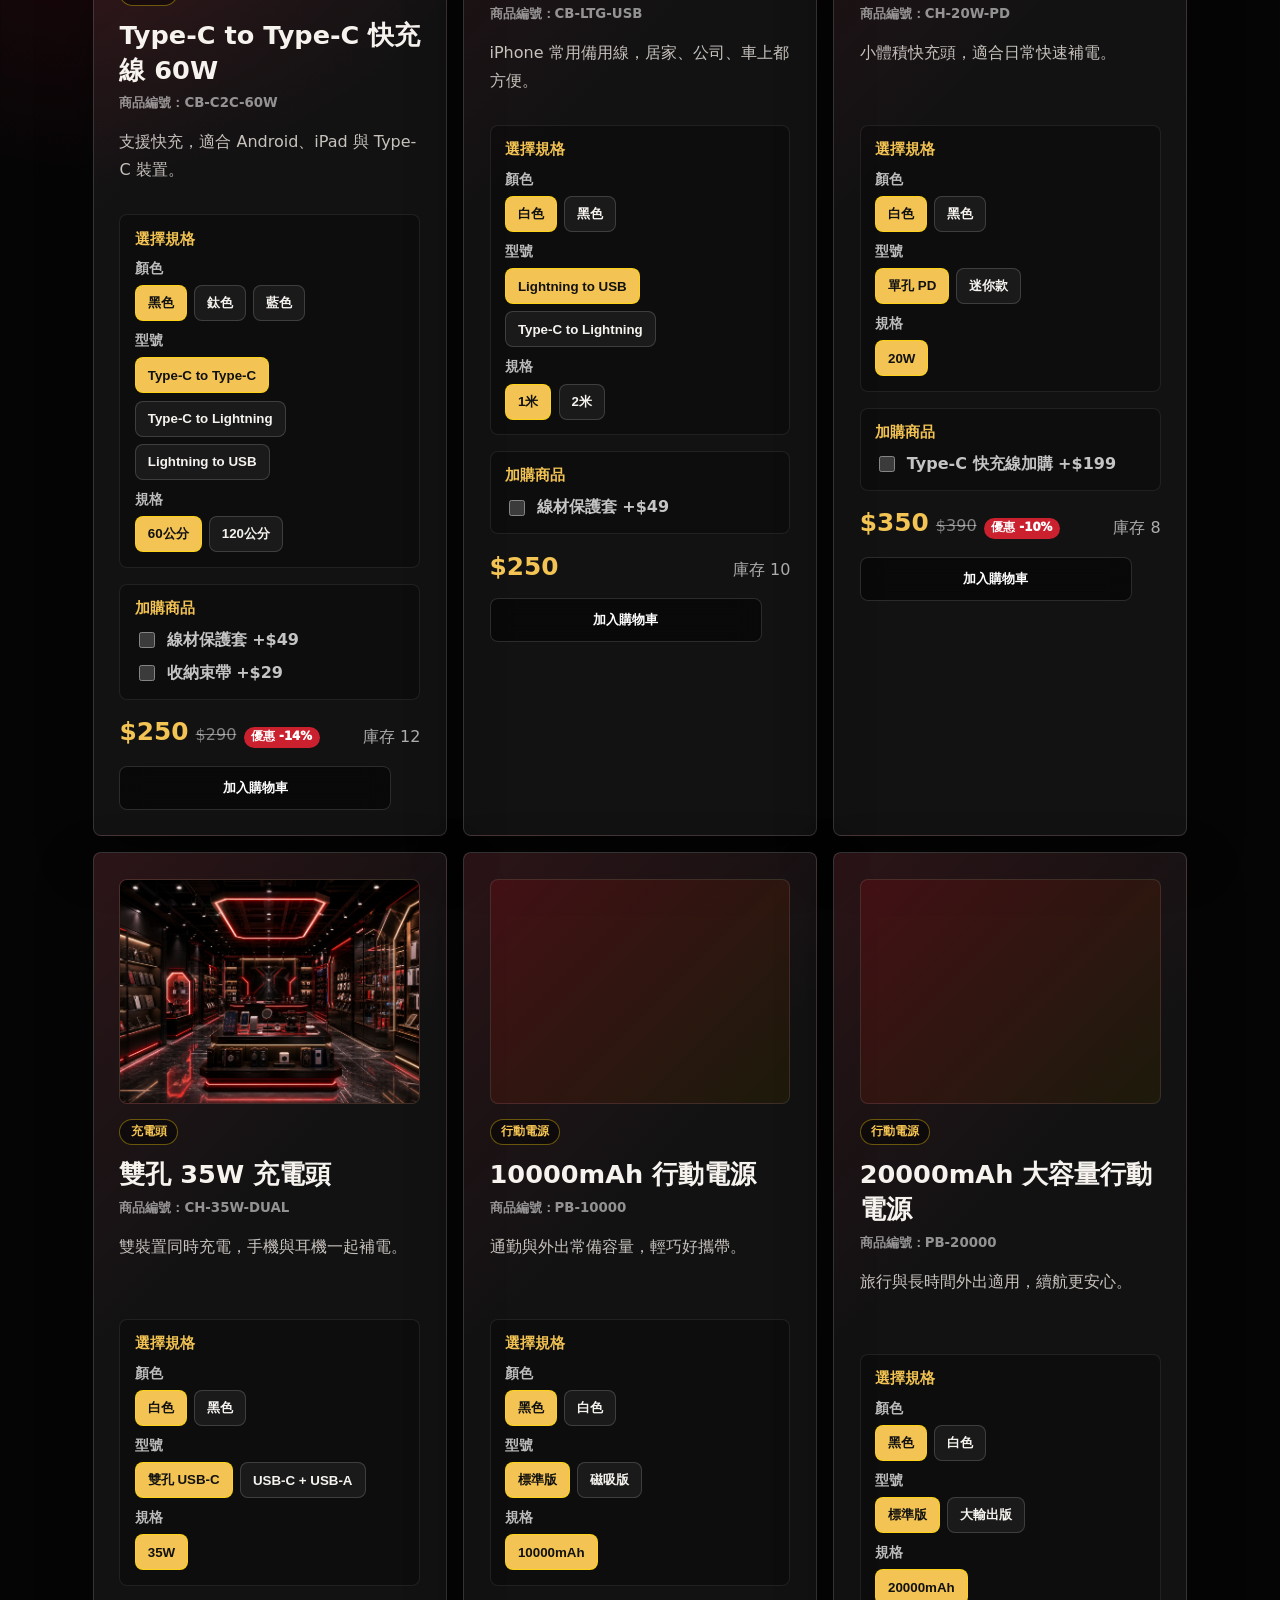
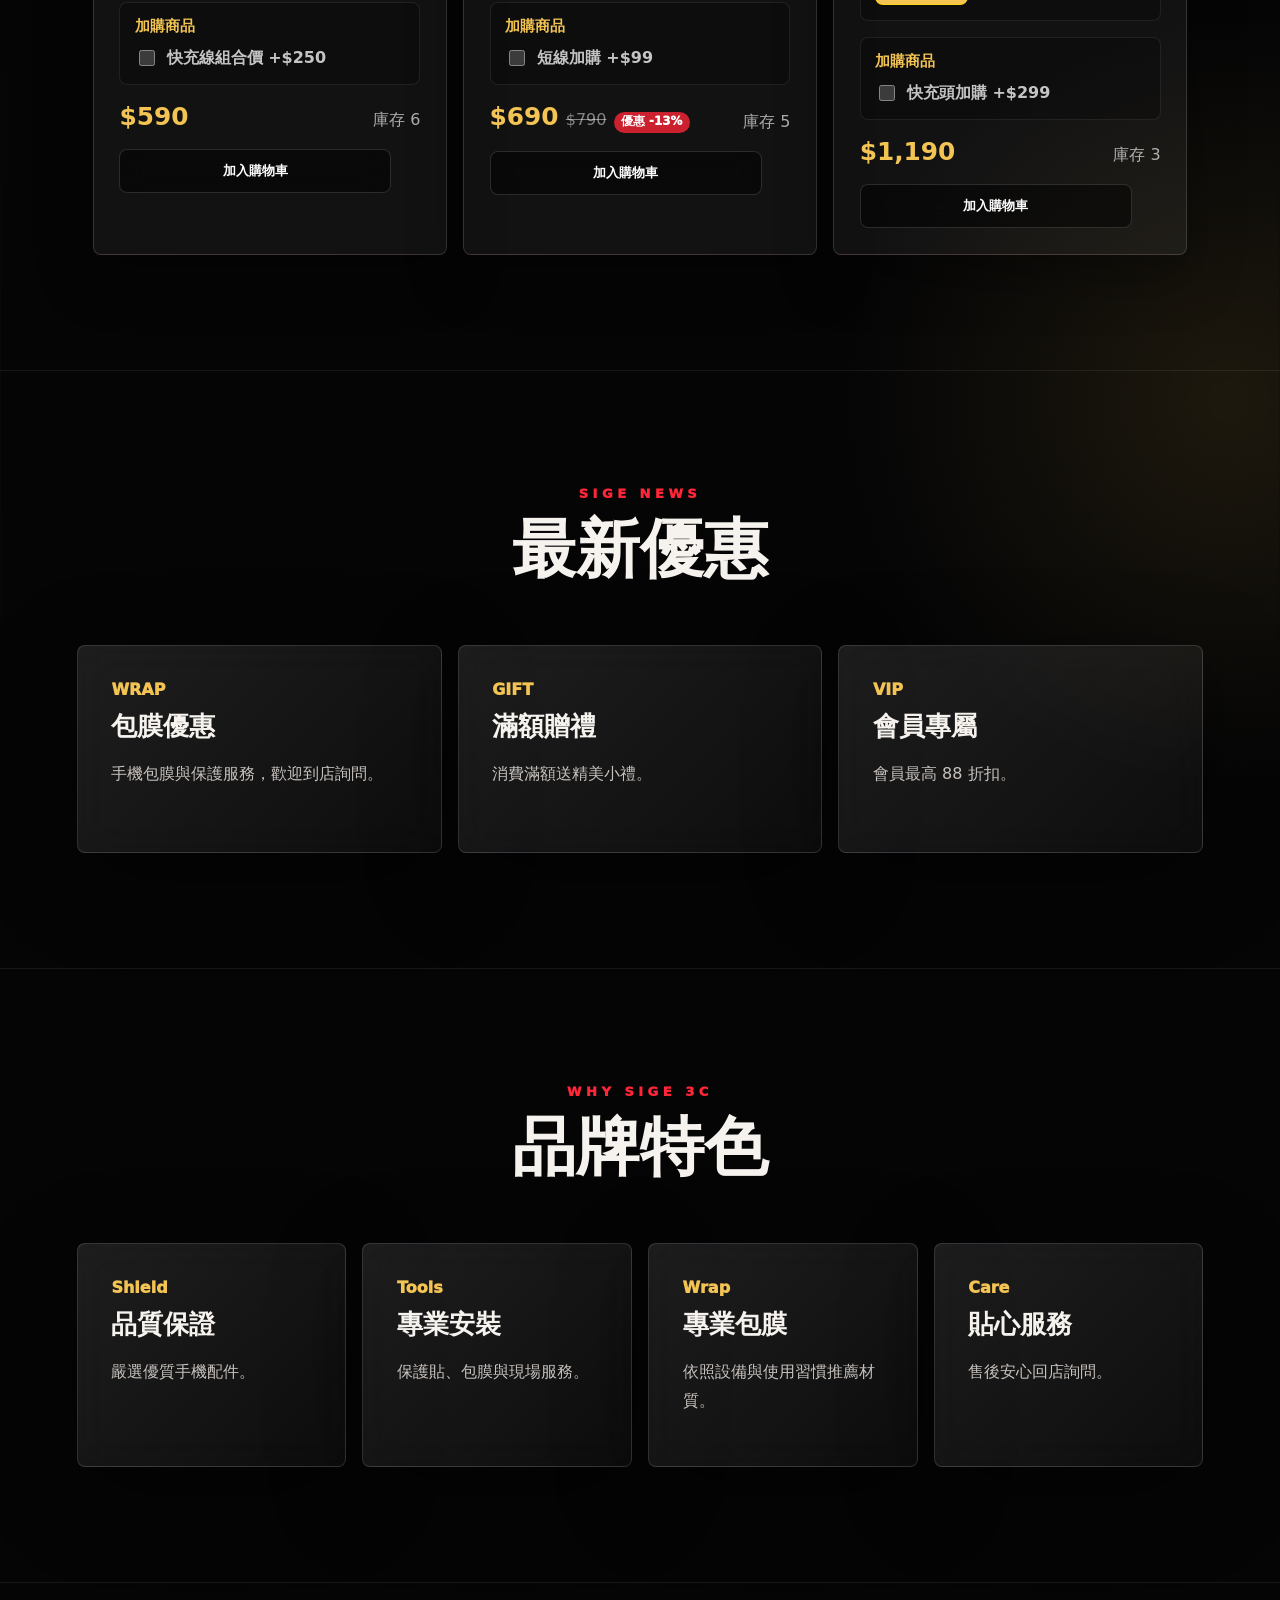
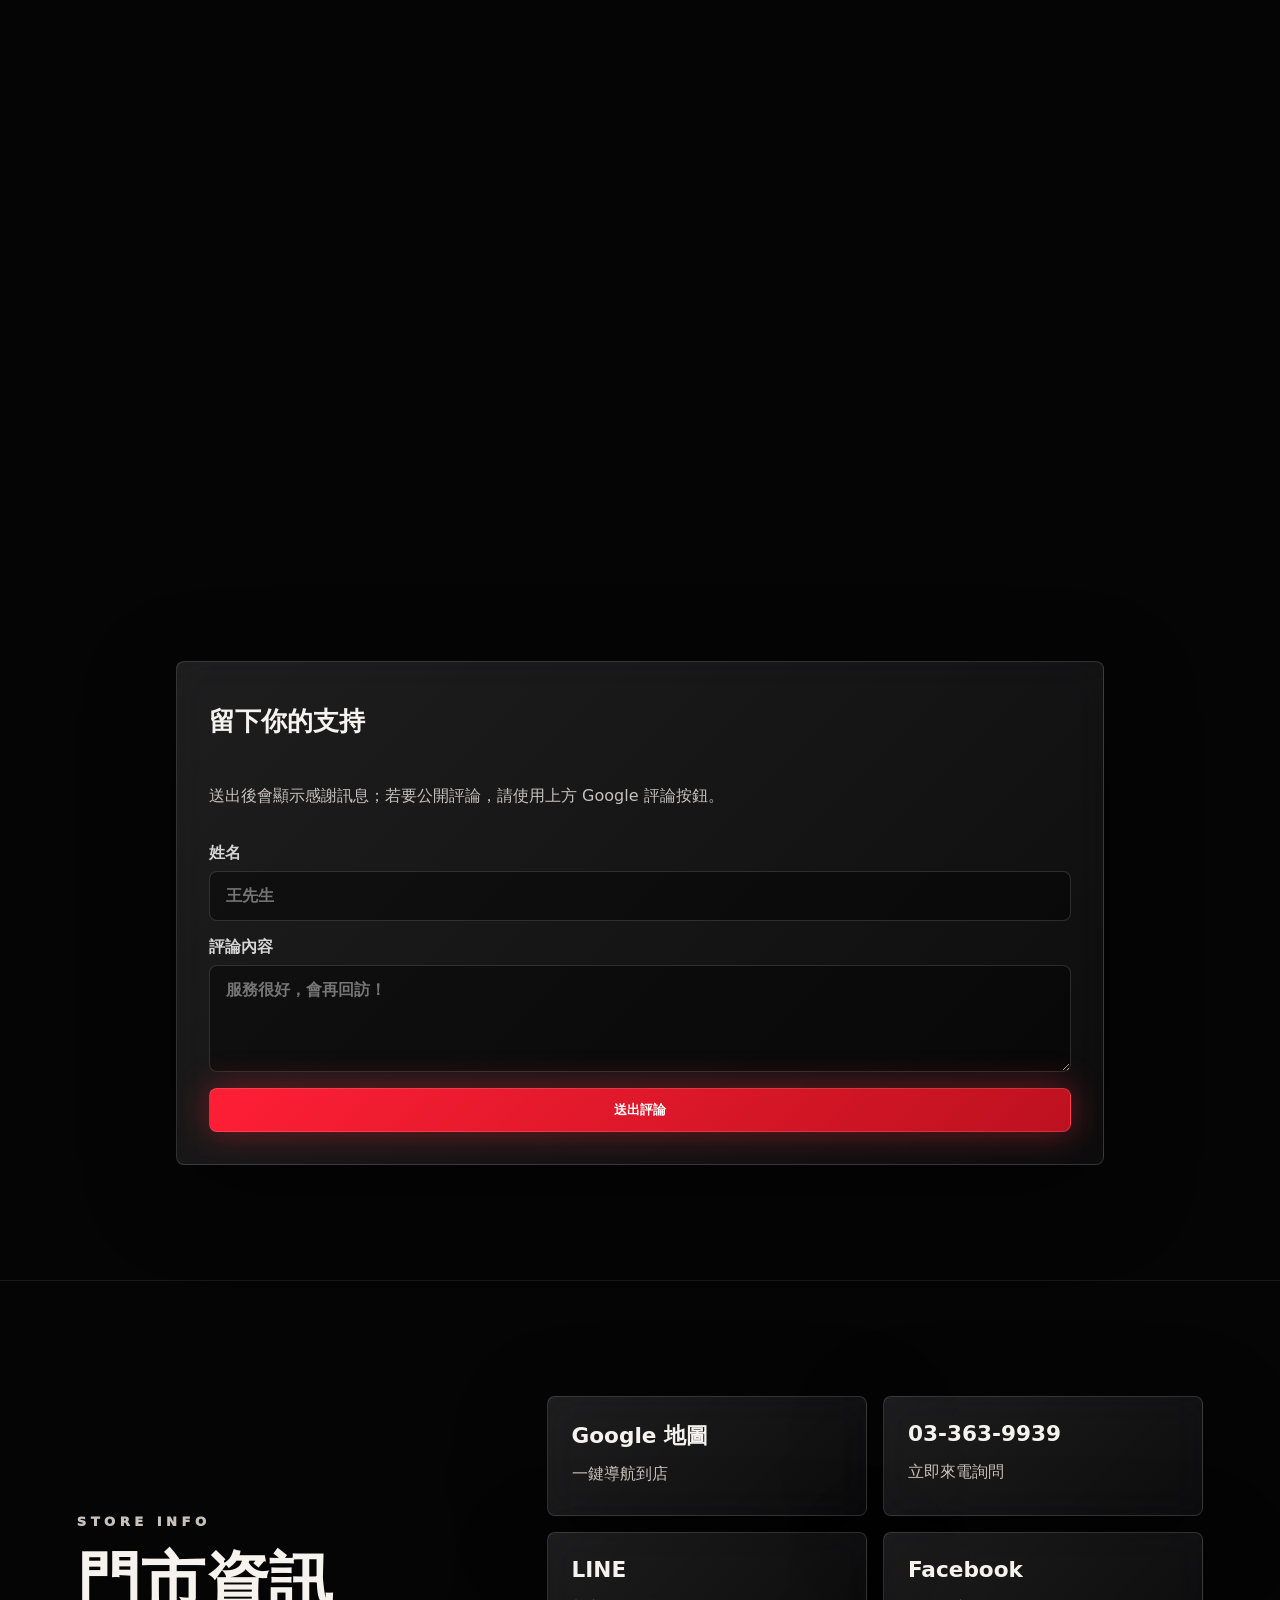
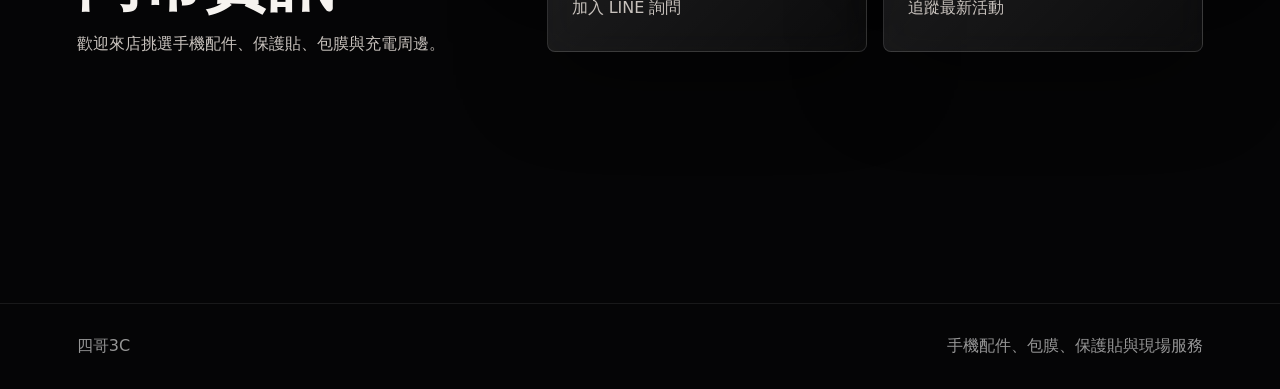
==== commit 41a3209a: "Add files via upload" ====
--- a/index.html
+++ b/index.html
@@ -41,6 +41,7 @@
         <a href="#top" class="is-active" data-i18n="navHome">首頁</a>
         <a href="#products" data-i18n="navProducts">現場商品</a>
         <a href="#shop" data-i18n="navShop">線上購物</a>
+        <a href="#announcement" data-i18n="navAnnouncement">公告</a>
         <a href="#offers" data-i18n="navOffers">優惠</a>
         <a href="#reviews" data-i18n="navReviews">Google 評論</a>
         <a href="#store" data-i18n="navStore">門市資訊</a>
@@ -95,6 +96,7 @@
         <aside class="quick-rail" aria-label="快捷功能">
           <a href="#products"><span data-i18n="railProducts">現場商品</span></a>
           <a href="#shop"><span data-i18n="railShop">線上購物</span></a>
+          <a href="#announcement"><span data-i18n="railAnnouncement">公告</span></a>
           <a href="#offers"><span data-i18n="railOffers">最新優惠</span></a>
           <a href="#reviews"><span data-i18n="railReviews">Google 評論</span></a>
         </aside>
@@ -115,6 +117,17 @@
           <span data-i18n="featureInstall">專業安裝</span>
           <span data-i18n="featureWrap">專業包膜</span>
           <span data-i18n="featureCare">貼心服務</span>
+        </div>
+      </section>
+
+      <section class="section announcement" id="announcement" aria-labelledby="announcement-title" data-announcement>
+        <div class="announcement-card reveal-card">
+          <div>
+            <p class="eyebrow">SIGE NOTICE</p>
+            <h2 id="announcement-title" data-announcement-title>門市公告</h2>
+            <p data-announcement-text>歡迎加入 LINE 詢問商品庫存、顏色與取貨方式。</p>
+          </div>
+          <a class="primary-button pulse-button" href="#store" target="_blank" rel="noreferrer" data-line-link data-line-label>加入 LINE 詢問</a>
         </div>
       </section>
 
@@ -181,6 +194,17 @@
               <label><span data-i18n="orderName">姓名</span><input name="name" autocomplete="name" required /></label>
               <label><span data-i18n="orderPhone">電話</span><input name="phone" inputmode="tel" autocomplete="tel" required /></label>
               <label><span data-i18n="orderLine">LINE ID（選填）</span><input name="line" autocomplete="off" /></label>
+              <fieldset class="checkout-options">
+                <legend data-i18n="deliveryMethod">送貨方式</legend>
+                <label><input type="radio" name="deliveryMethod" value="pickup" checked /> <span data-i18n="deliveryPickup">到門市領取</span></label>
+                <label><input type="radio" name="deliveryMethod" value="shipping" /> <span data-i18n="deliveryShipping">寄貨</span></label>
+              </fieldset>
+              <label data-shipping-address hidden><span data-i18n="shippingAddress">寄送地址</span><input name="shippingAddress" autocomplete="street-address" /></label>
+              <fieldset class="checkout-options">
+                <legend data-i18n="paymentMethod">付款方式</legend>
+                <label><input type="radio" name="paymentMethod" value="linepay" checked /> <span data-i18n="paymentLinePay">LINE Pay</span></label>
+                <label><input type="radio" name="paymentMethod" value="transfer" /> <span data-i18n="paymentTransfer">轉帳</span></label>
+              </fieldset>
               <label><span data-i18n="orderNote">備註（選填）</span><textarea name="note" rows="3"></textarea></label>
               <button class="primary-button pulse-button" type="submit" data-i18n="orderSubmit">送出訂單</button>
               <p class="checkout-status" data-checkout-status aria-live="polite"></p>
@@ -251,6 +275,7 @@
         <div class="store-grid" data-stagger>
           <a class="reveal-card" href="https://maps.app.goo.gl/wZMD5sJQXV1rrDbW6?g_st=ic" target="_blank" rel="noreferrer" data-google-map-link><b data-i18n="storeMapTitle">Google 地圖</b><span data-i18n="storeMap">一鍵導航到店</span></a>
           <a class="reveal-card" href="tel:+88633639939"><b>03-363-9939</b><span data-i18n="storePhone">立即來電詢問</span></a>
+          <a class="reveal-card" href="#store" target="_blank" rel="noreferrer" data-line-link><b>LINE</b><span data-line-label>加入 LINE 詢問</span></a>
           <a class="reveal-card" href="https://www.facebook.com/share/1BZJysJbQC/?mibextid=wwXIfr" target="_blank" rel="noreferrer" data-facebook-link><b>Facebook</b><span data-i18n="storeFacebook">追蹤最新活動</span></a>
           <a class="reveal-card" href="https://www.google.com/search?q=%E5%9B%9B%E5%93%A53C%20%E6%89%8B%E6%A9%9F%E9%85%8D%E4%BB%B6%20%E8%A9%95%E8%AB%96" target="_blank" rel="noreferrer" data-google-review-link><b data-i18n="storeGoogleTitle">Google 評論</b><span data-i18n="storeGoogle">查看與留下評論</span></a>
         </div>
--- a/assets/css/styles.css
+++ b/assets/css/styles.css
@@ -1746,6 +1746,33 @@
   }
 }
 
+.announcement-card {
+  width: min(72rem, calc(100% - 2rem));
+  margin: 0 auto;
+  display: flex;
+  align-items: center;
+  justify-content: space-between;
+  gap: 1.5rem;
+  border: 1px solid rgba(255, 38, 56, .42);
+  border-radius: 8px;
+  padding: clamp(1.25rem, 3vw, 2rem);
+  background:
+    linear-gradient(135deg, rgba(255,38,56,.16), transparent 42%),
+    rgba(255,255,255,.055);
+  box-shadow: 0 24px 64px rgba(0,0,0,.34);
+}
+
+.announcement-card h2 {
+  margin: .25rem 0 .55rem;
+  font-size: clamp(1.65rem, 3vw, 2.55rem);
+}
+
+.announcement-card p:not(.eyebrow) {
+  color: var(--muted);
+  line-height: 1.8;
+  margin: 0;
+}
+
 .shop-toolbar {
   display: flex;
   align-items: center;
@@ -1825,6 +1852,46 @@
   box-shadow: 0 20px 54px rgba(0,0,0,.34);
 }
 
+.product-image {
+  display: grid;
+  place-items: center;
+  aspect-ratio: 4 / 3;
+  width: 100%;
+  border: 1px solid rgba(255,255,255,.1);
+  border-radius: 8px;
+  overflow: hidden;
+  margin-bottom: .9rem;
+  background:
+    linear-gradient(135deg, rgba(255,38,56,.18), rgba(255,214,10,.08)),
+    rgba(0,0,0,.38);
+}
+
+.product-image img {
+  width: 100%;
+  height: 100%;
+  object-fit: cover;
+}
+
+.product-image span {
+  color: var(--gold);
+  font-size: 1.4rem;
+  font-weight: 950;
+}
+
+.product-thumbs {
+  display: flex;
+  gap: .4rem;
+  margin: -.35rem 0 .75rem;
+}
+
+.product-thumbs img {
+  width: 3rem;
+  height: 3rem;
+  border: 1px solid var(--line);
+  border-radius: 6px;
+  object-fit: cover;
+}
+
 .product-card h3 {
   margin: .75rem 0 .65rem;
   font-size: clamp(1.25rem, 2vw, 1.65rem);
@@ -1834,6 +1901,80 @@
   min-height: 4.4rem;
   color: var(--muted);
   line-height: 1.75;
+}
+
+.product-sku {
+  display: block;
+  color: rgba(255,255,255,.54);
+  margin-top: -.25rem;
+  font-weight: 800;
+}
+
+.product-options,
+.add-on-group {
+  display: grid;
+  gap: .7rem;
+  margin: 1rem 0;
+  border: 1px solid rgba(255,255,255,.08);
+  border-radius: 8px;
+  padding: .9rem;
+  background: rgba(0,0,0,.22);
+}
+
+.product-options > strong,
+.add-on-group > strong {
+  color: var(--gold);
+  font-size: .92rem;
+}
+
+.option-group {
+  display: grid;
+  gap: .45rem;
+}
+
+.option-group > span {
+  color: rgba(255,255,255,.72);
+  font-weight: 900;
+  font-size: .86rem;
+}
+
+.option-group div {
+  display: flex;
+  flex-wrap: wrap;
+  gap: .45rem;
+}
+
+.option-group button {
+  min-height: 2.25rem;
+  border: 1px solid rgba(255,255,255,.16);
+  border-radius: 8px;
+  padding: 0 .75rem;
+  color: var(--text);
+  background: rgba(255,255,255,.055);
+  cursor: pointer;
+  font-weight: 850;
+}
+
+.option-group button.is-active {
+  border-color: rgba(255,214,10,.82);
+  color: #111;
+  background: var(--gold);
+}
+
+.add-on-group label,
+.checkout-options label {
+  display: flex;
+  align-items: center;
+  gap: .55rem;
+  color: rgba(255,255,255,.76);
+  font-weight: 800;
+}
+
+.add-on-group input,
+.checkout-options input {
+  width: 1rem;
+  height: 1rem;
+  accent-color: var(--red);
 }
 
 .product-tag {
@@ -1948,6 +2089,7 @@
 }
 
 .cart-item span,
+.cart-item small,
 .cart-empty {
   display: block;
   color: var(--muted);
@@ -1984,6 +2126,21 @@
 .checkout-form {
   display: grid;
   gap: .8rem;
+}
+
+.checkout-options {
+  border: 1px solid rgba(255,255,255,.1);
+  border-radius: 8px;
+  padding: .85rem .95rem;
+  display: grid;
+  gap: .65rem;
+  background: rgba(255,255,255,.04);
+}
+
+.checkout-options legend {
+  padding: 0 .35rem;
+  color: var(--gold);
+  font-weight: 950;
 }
 
 .checkout-form label {
@@ -2106,6 +2263,24 @@
   grid-column: 1 / -1;
 }
 
+.product-admin-upload {
+  border: 1px dashed rgba(255, 214, 10, .35);
+  border-radius: 8px;
+  padding: .85rem;
+  background: rgba(255, 214, 10, .045);
+}
+
+.product-admin-upload input {
+  padding: .7rem !important;
+  cursor: pointer;
+}
+
+.product-admin-upload small {
+  display: block;
+  color: var(--muted);
+  line-height: 1.55;
+}
+
 .orders-list {
   display: grid;
   gap: 1rem;
@@ -2142,6 +2317,12 @@
   display: grid;
   gap: .45rem;
   padding-left: 1.2rem;
+}
+
+.order-card li small {
+  display: block;
+  color: var(--muted);
+  margin-top: .2rem;
 }
 
 .order-card-actions {
@@ -2204,6 +2385,11 @@
   .cart-card {
     max-height: 92vh;
   }
+
+  .announcement-card {
+    flex-direction: column;
+    align-items: stretch;
+  }
 }
 
 @media (prefers-reduced-motion: reduce) {
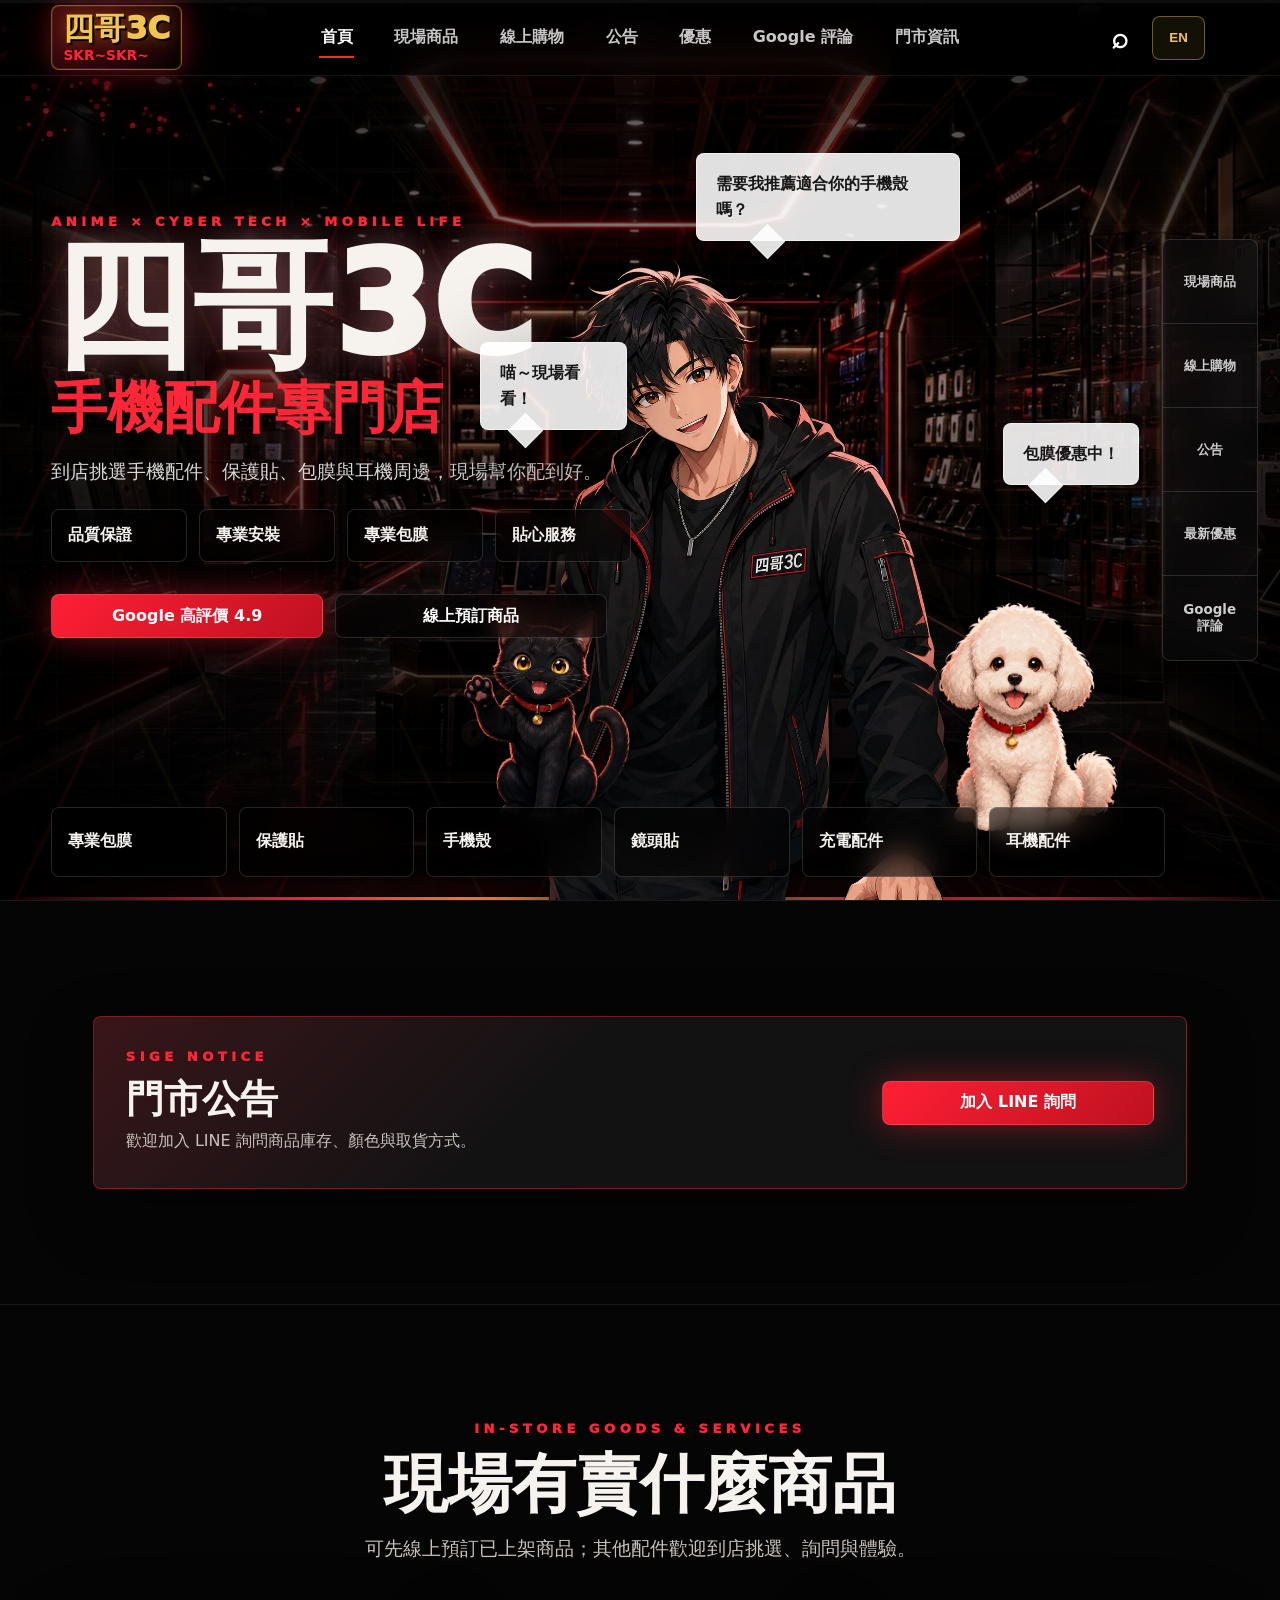
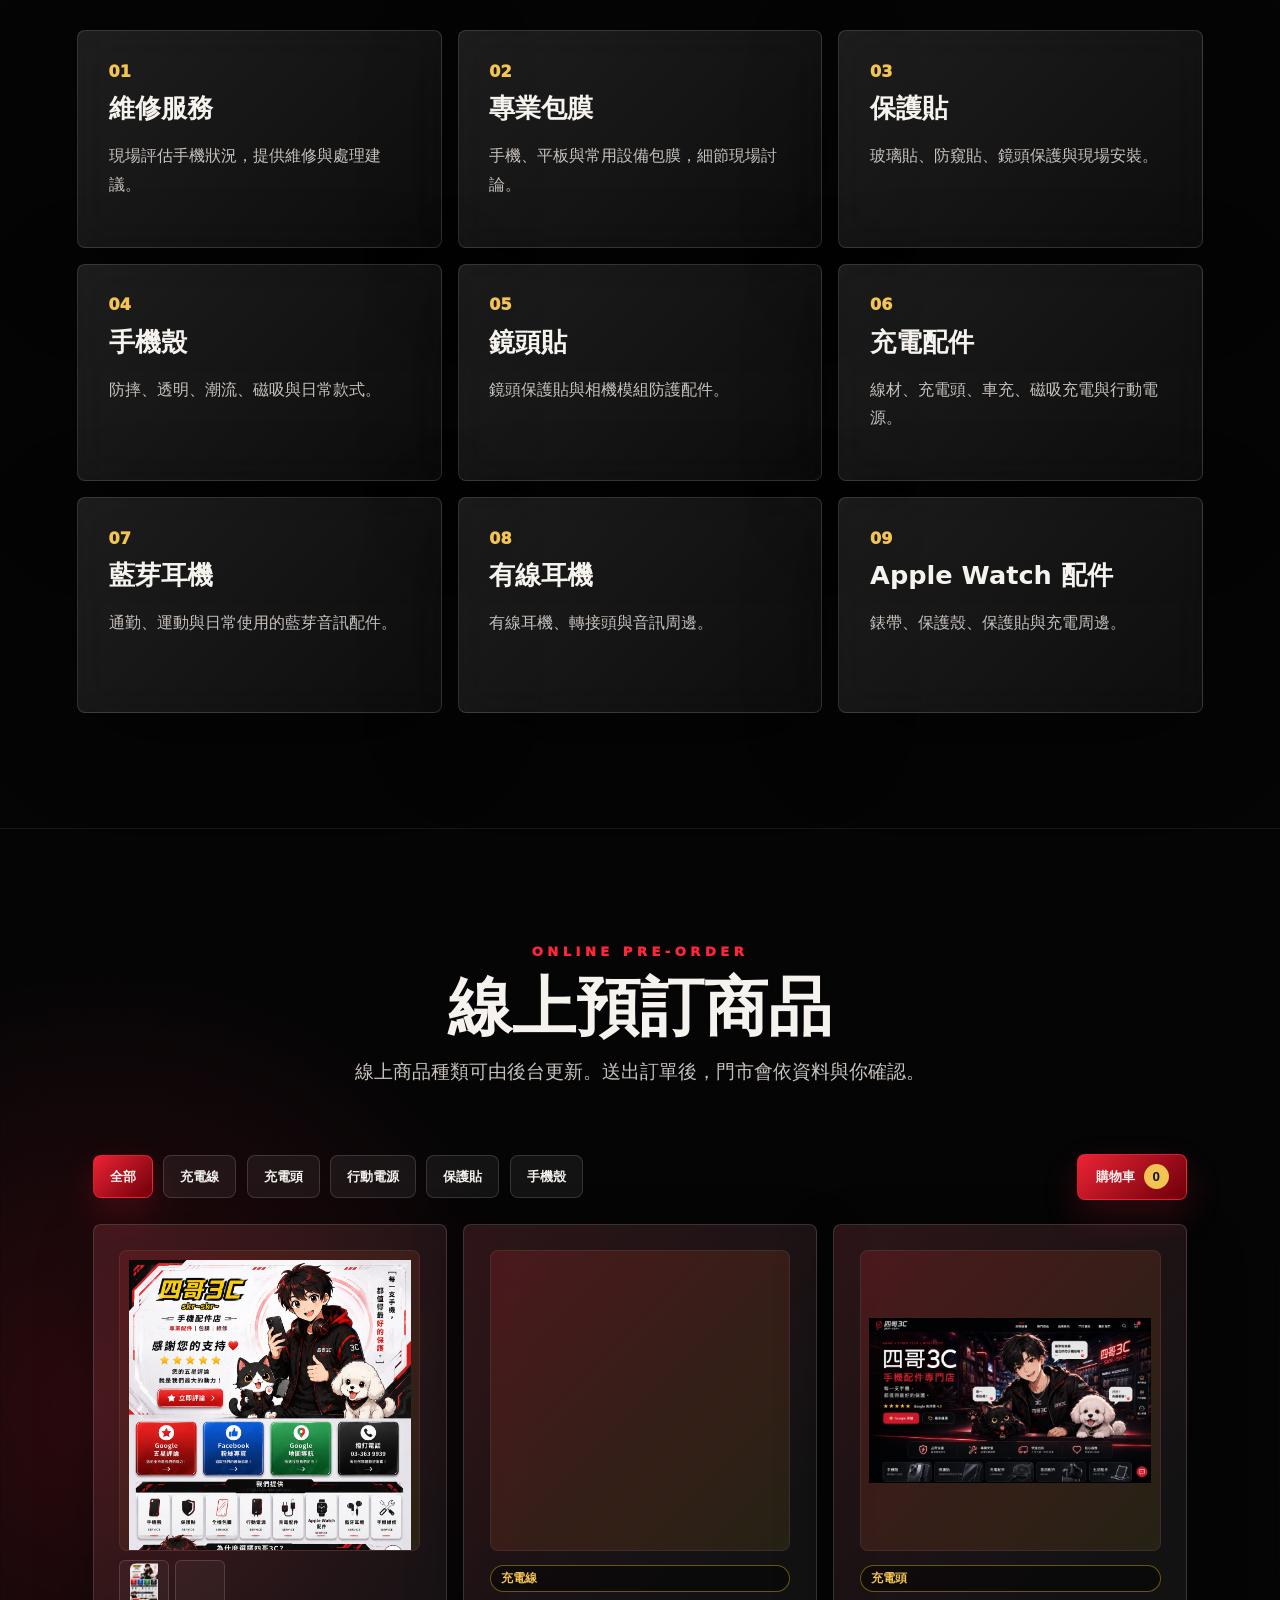
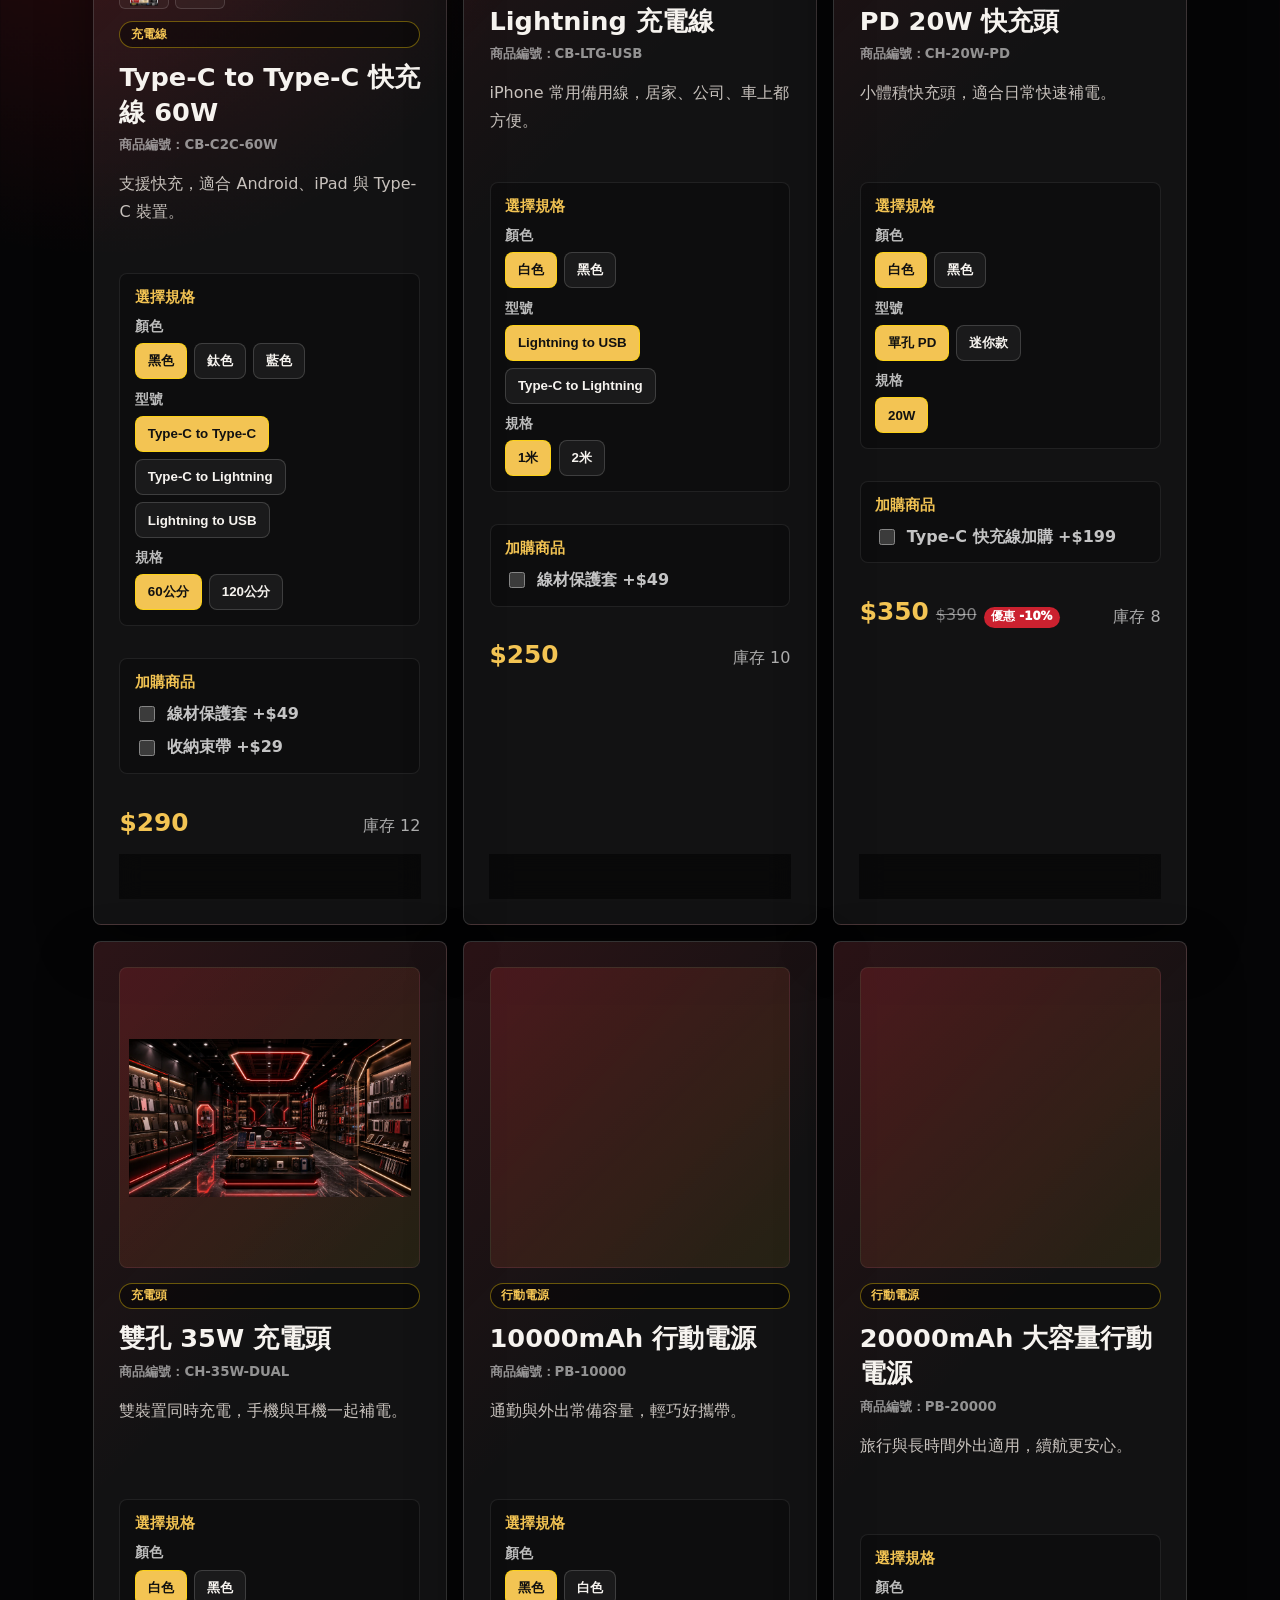
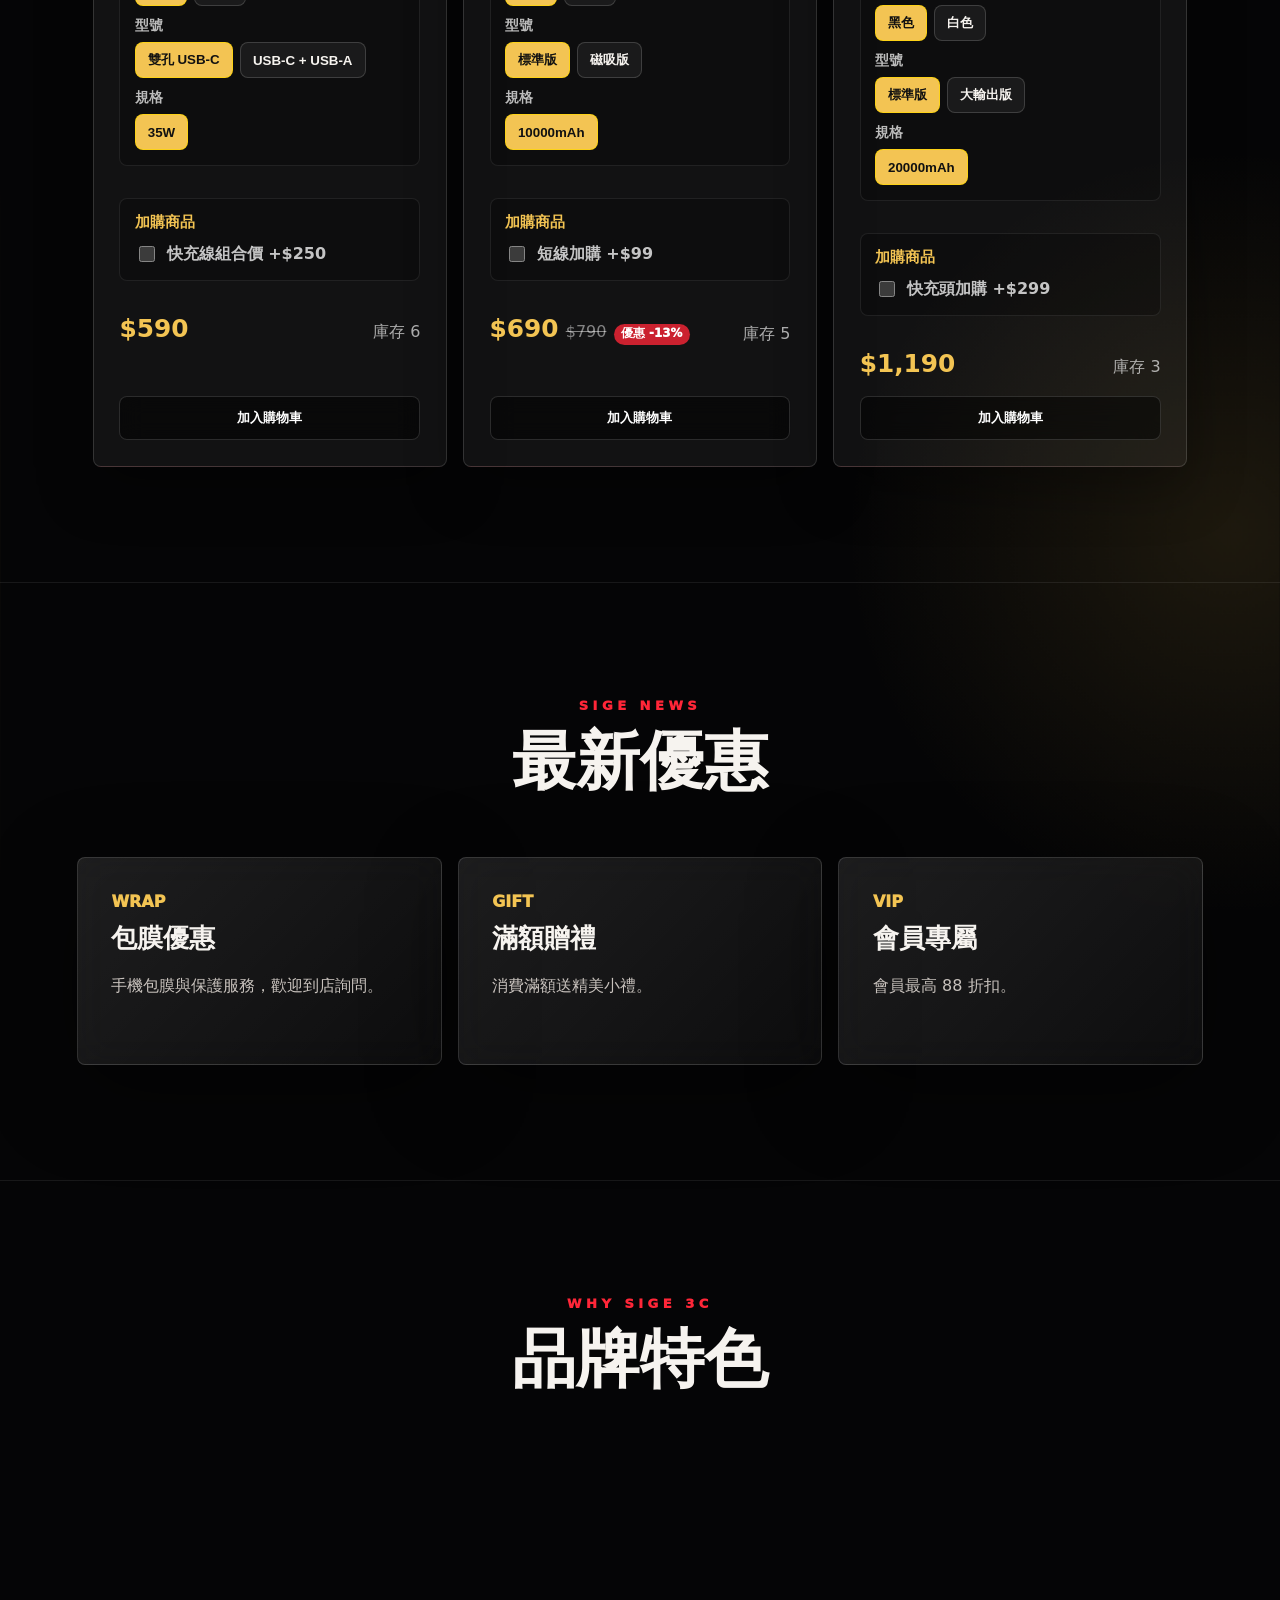
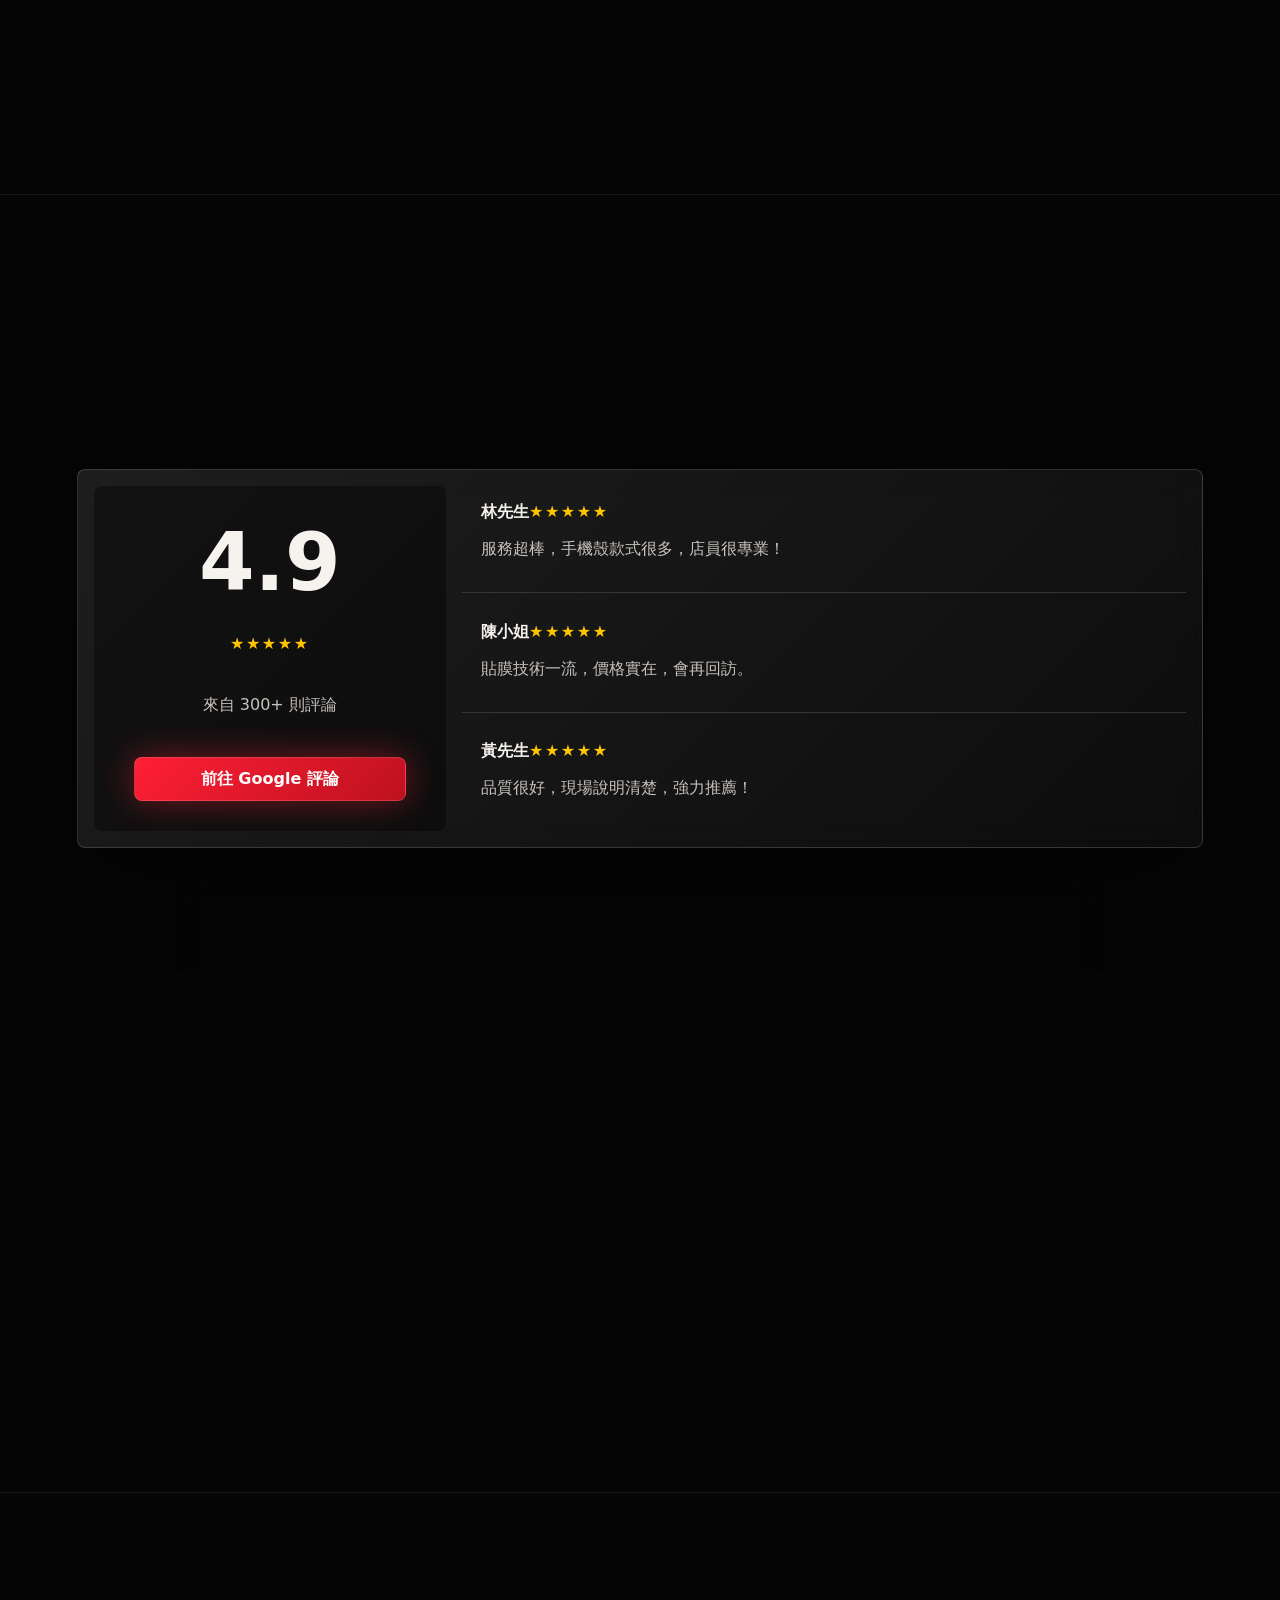
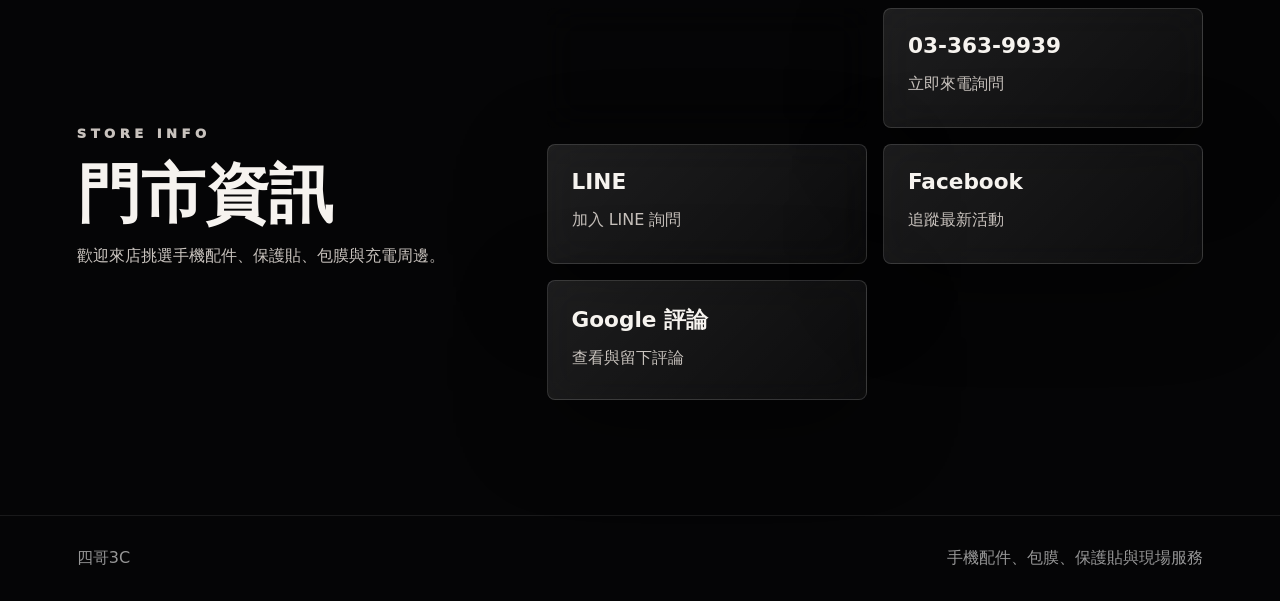
==== commit d8d91b7e: "Add files via upload" ====
--- a/index.html
+++ b/index.html
@@ -135,7 +135,7 @@
         <div class="section-heading reveal-card">
           <p class="eyebrow">IN-STORE GOODS & SERVICES</p>
           <h2 id="products-title" data-i18n="productsTitle">現場有賣什麼商品</h2>
-          <p class="section-note" data-i18n="productsNote">可先線上預訂充電線、充電頭與行動電源；其他配件歡迎到店挑選、詢問與體驗。</p>
+          <p class="section-note" data-i18n="productsNote">可先線上預訂已上架商品；其他配件歡迎到店挑選、詢問與體驗。</p>
         </div>
         <div class="service-grid" data-stagger>
           <article class="service-card reveal-card"><span>01</span><h3 data-i18n="serviceRepair">維修服務</h3><p data-i18n="serviceRepairDesc">現場評估手機狀況，提供維修與處理建議。</p></article>
@@ -154,7 +154,7 @@
         <div class="section-heading reveal-card">
           <p class="eyebrow">ONLINE PRE-ORDER</p>
           <h2 id="shop-title" data-i18n="shopTitle">線上預訂商品</h2>
-          <p class="section-note" data-i18n="shopNote">目前先開放充電線、充電頭、行動電源。送出訂單後，門市會依資料與你確認。</p>
+          <p class="section-note" data-i18n="shopNote">線上商品種類可由後台更新。送出訂單後，門市會依資料與你確認。</p>
         </div>
 
         <div class="shop-toolbar reveal-card" aria-label="商品分類與購物車">
@@ -163,6 +163,8 @@
             <button type="button" data-category="cable" data-i18n="shopCatCable">充電線</button>
             <button type="button" data-category="charger" data-i18n="shopCatCharger">充電頭</button>
             <button type="button" data-category="powerbank" data-i18n="shopCatPowerbank">行動電源</button>
+            <button type="button" data-category="protector">保護貼</button>
+            <button type="button" data-category="phonecase">手機殼</button>
           </div>
           <button class="cart-toggle pulse-button" type="button" data-cart-toggle>
             <span data-i18n="cartOpen">購物車</span>
--- a/assets/css/styles.css
+++ b/assets/css/styles.css
@@ -1846,6 +1846,8 @@
   border-radius: 8px;
   min-height: 18rem;
   padding: clamp(1.2rem, 2vw, 1.7rem);
+  display: flex;
+  flex-direction: column;
   background:
     linear-gradient(135deg, rgba(255, 38, 56, .11), transparent 38%),
     rgba(255,255,255,.055);
@@ -1853,9 +1855,10 @@
 }
 
 .product-image {
+  position: relative;
   display: grid;
   place-items: center;
-  aspect-ratio: 4 / 3;
+  aspect-ratio: 1 / 1;
   width: 100%;
   border: 1px solid rgba(255,255,255,.1);
   border-radius: 8px;
@@ -1869,27 +1872,38 @@
 .product-image img {
   width: 100%;
   height: 100%;
-  object-fit: cover;
-}
-
-.product-image span {
+  object-fit: contain;
+  padding: .55rem;
+  background: rgba(255,255,255,.035);
+}
+
+.product-image span,
+.product-image.is-empty::before {
+  content: "SIGE 3C";
   color: var(--gold);
   font-size: 1.4rem;
   font-weight: 950;
 }
 
 .product-thumbs {
-  display: flex;
+  display: grid;
+  grid-template-columns: repeat(4, 3.1rem);
   gap: .4rem;
   margin: -.35rem 0 .75rem;
 }
 
+.product-thumbs:empty {
+  display: none;
+}
+
 .product-thumbs img {
-  width: 3rem;
-  height: 3rem;
+  width: 3.1rem;
+  height: 3.1rem;
   border: 1px solid var(--line);
   border-radius: 6px;
-  object-fit: cover;
+  object-fit: contain;
+  padding: .15rem;
+  background: rgba(255,255,255,.04);
 }
 
 .product-card h3 {
@@ -1998,6 +2012,10 @@
   margin: 1.1rem 0;
 }
 
+.product-card > .secondary-button {
+  margin-top: auto;
+}
+
 .price-row {
   display: flex;
   flex-wrap: wrap;
@@ -2217,6 +2235,20 @@
   gap: 1rem;
 }
 
+.category-admin-box {
+  border: 1px solid rgba(255, 214, 10, .22);
+  border-radius: 8px;
+  padding: 1rem;
+  margin-bottom: 1rem;
+  background: linear-gradient(135deg, rgba(255, 214, 10, .08), rgba(255, 38, 56, .06));
+}
+
+.admin-help {
+  color: var(--muted);
+  line-height: 1.65;
+  margin: .65rem 0 0;
+}
+
 .product-admin-row {
   display: grid;
   grid-template-columns: .7fr 1.4fr .85fr .75fr .75fr .65fr .75fr;
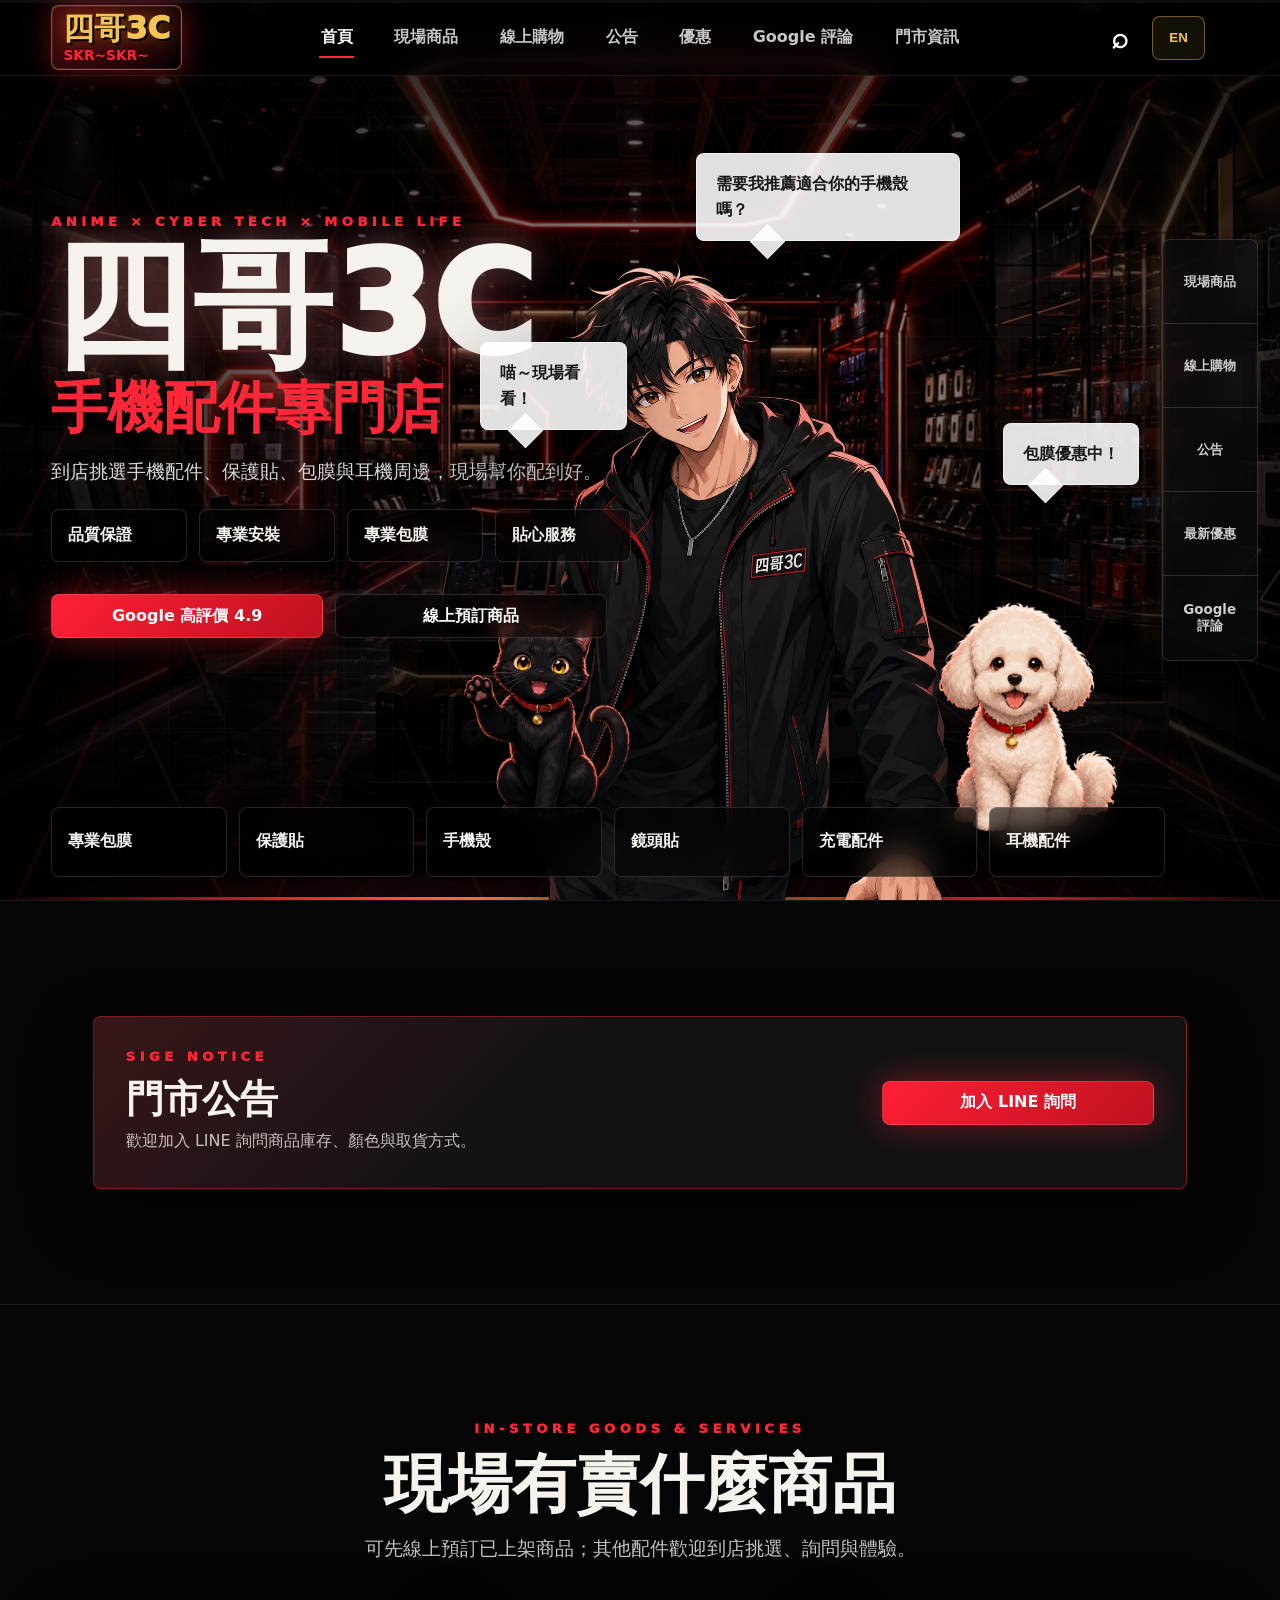
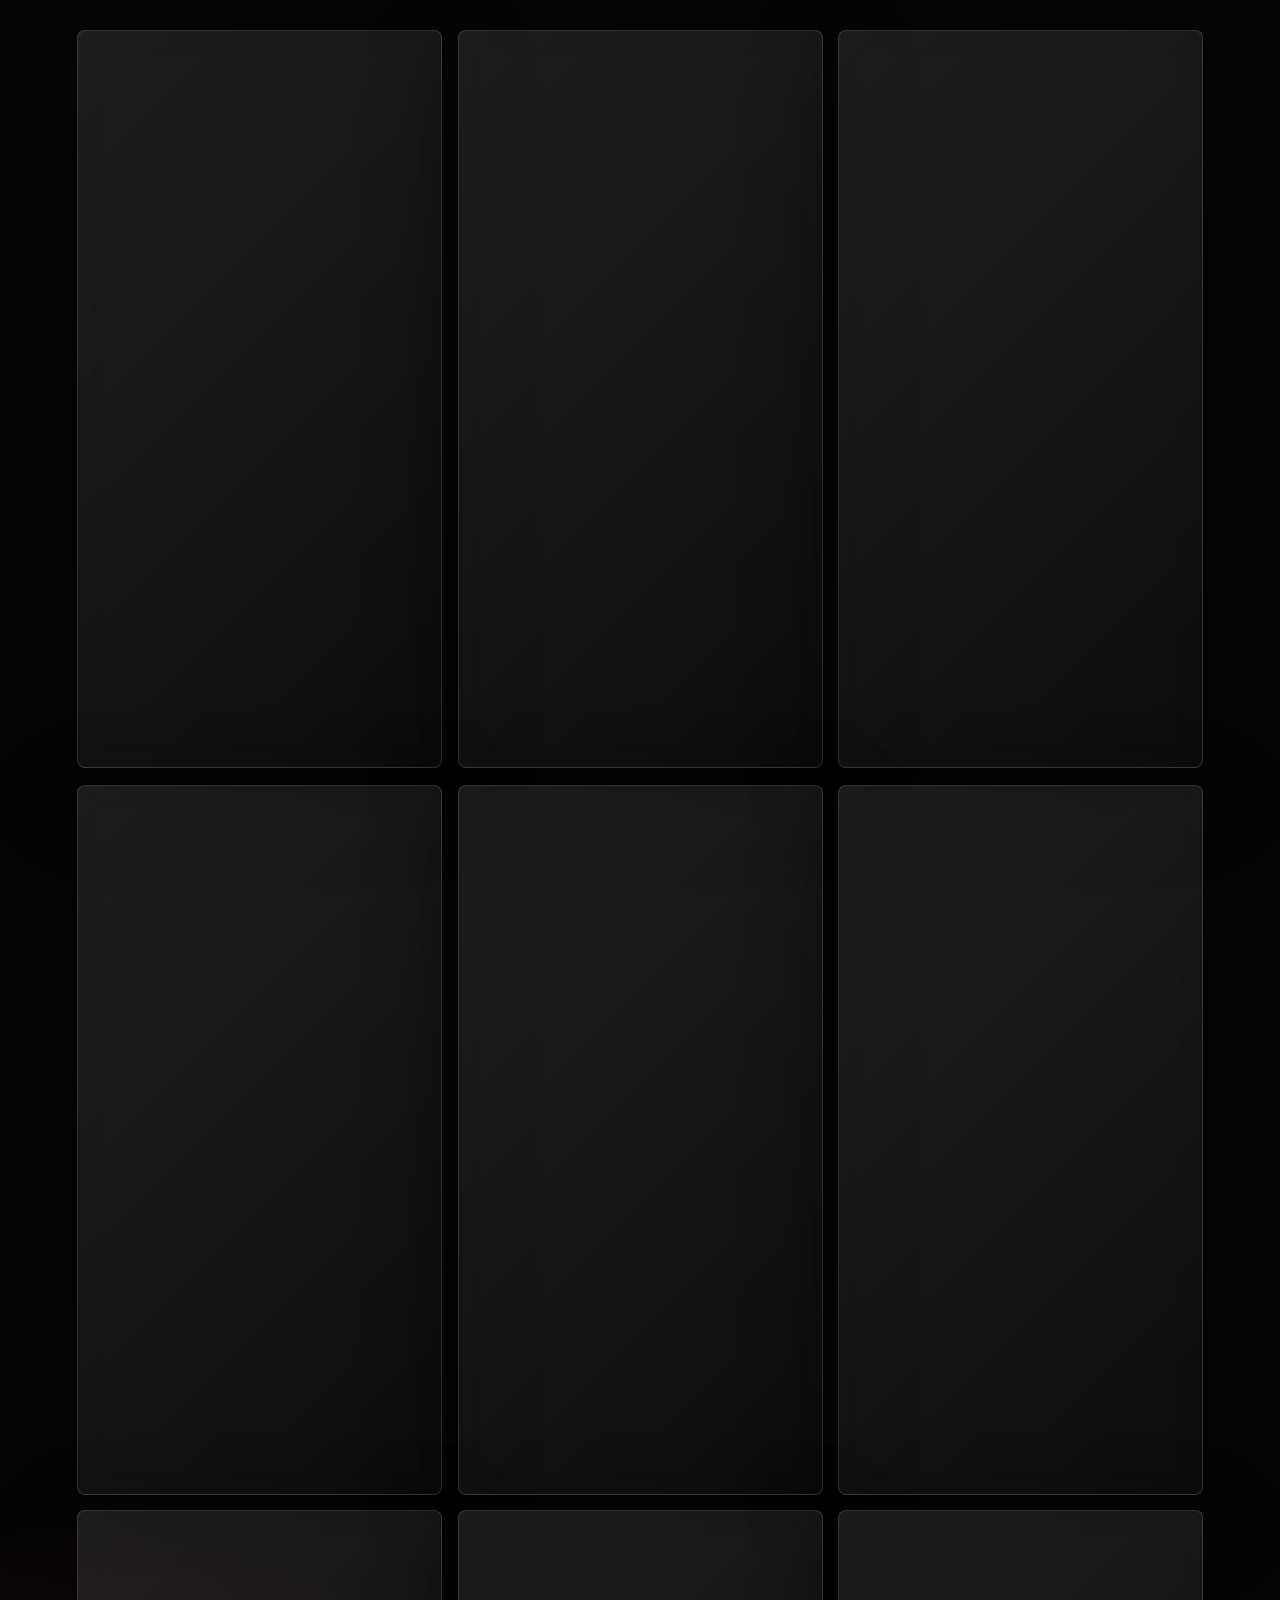
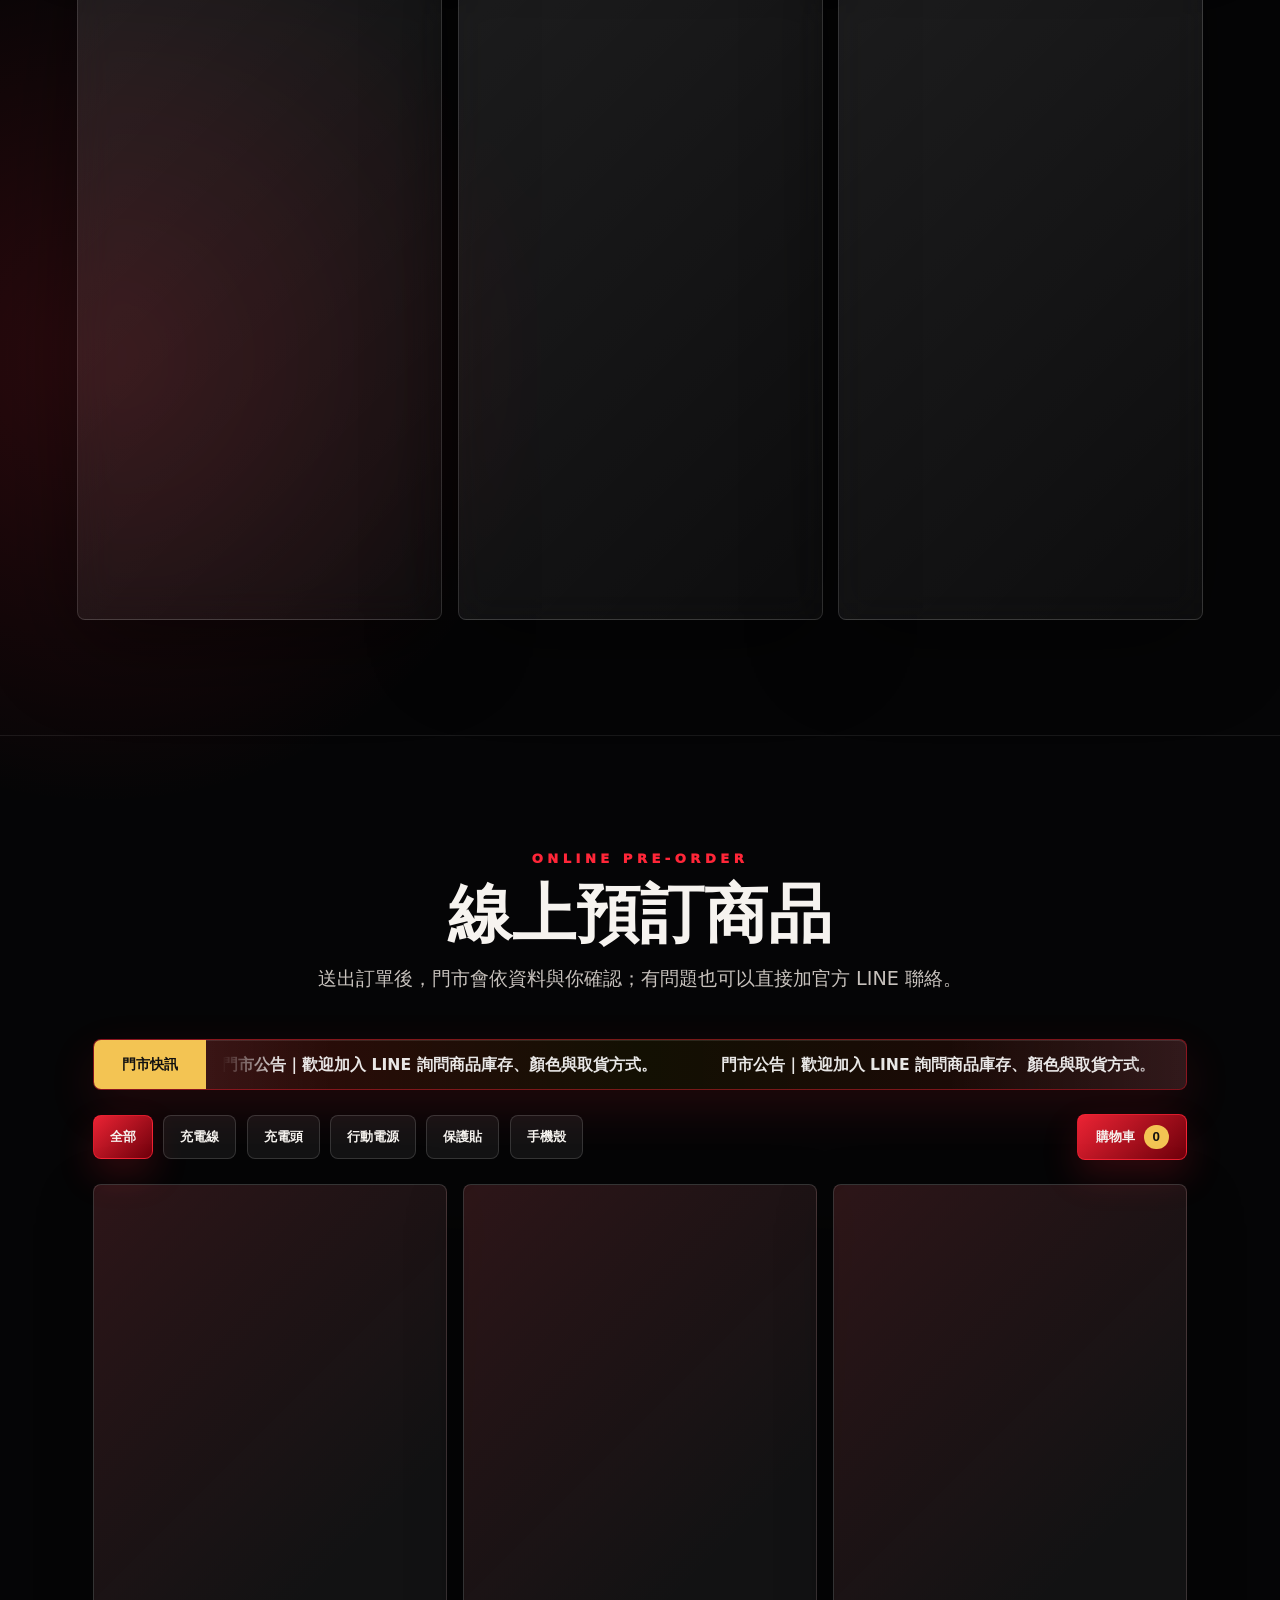
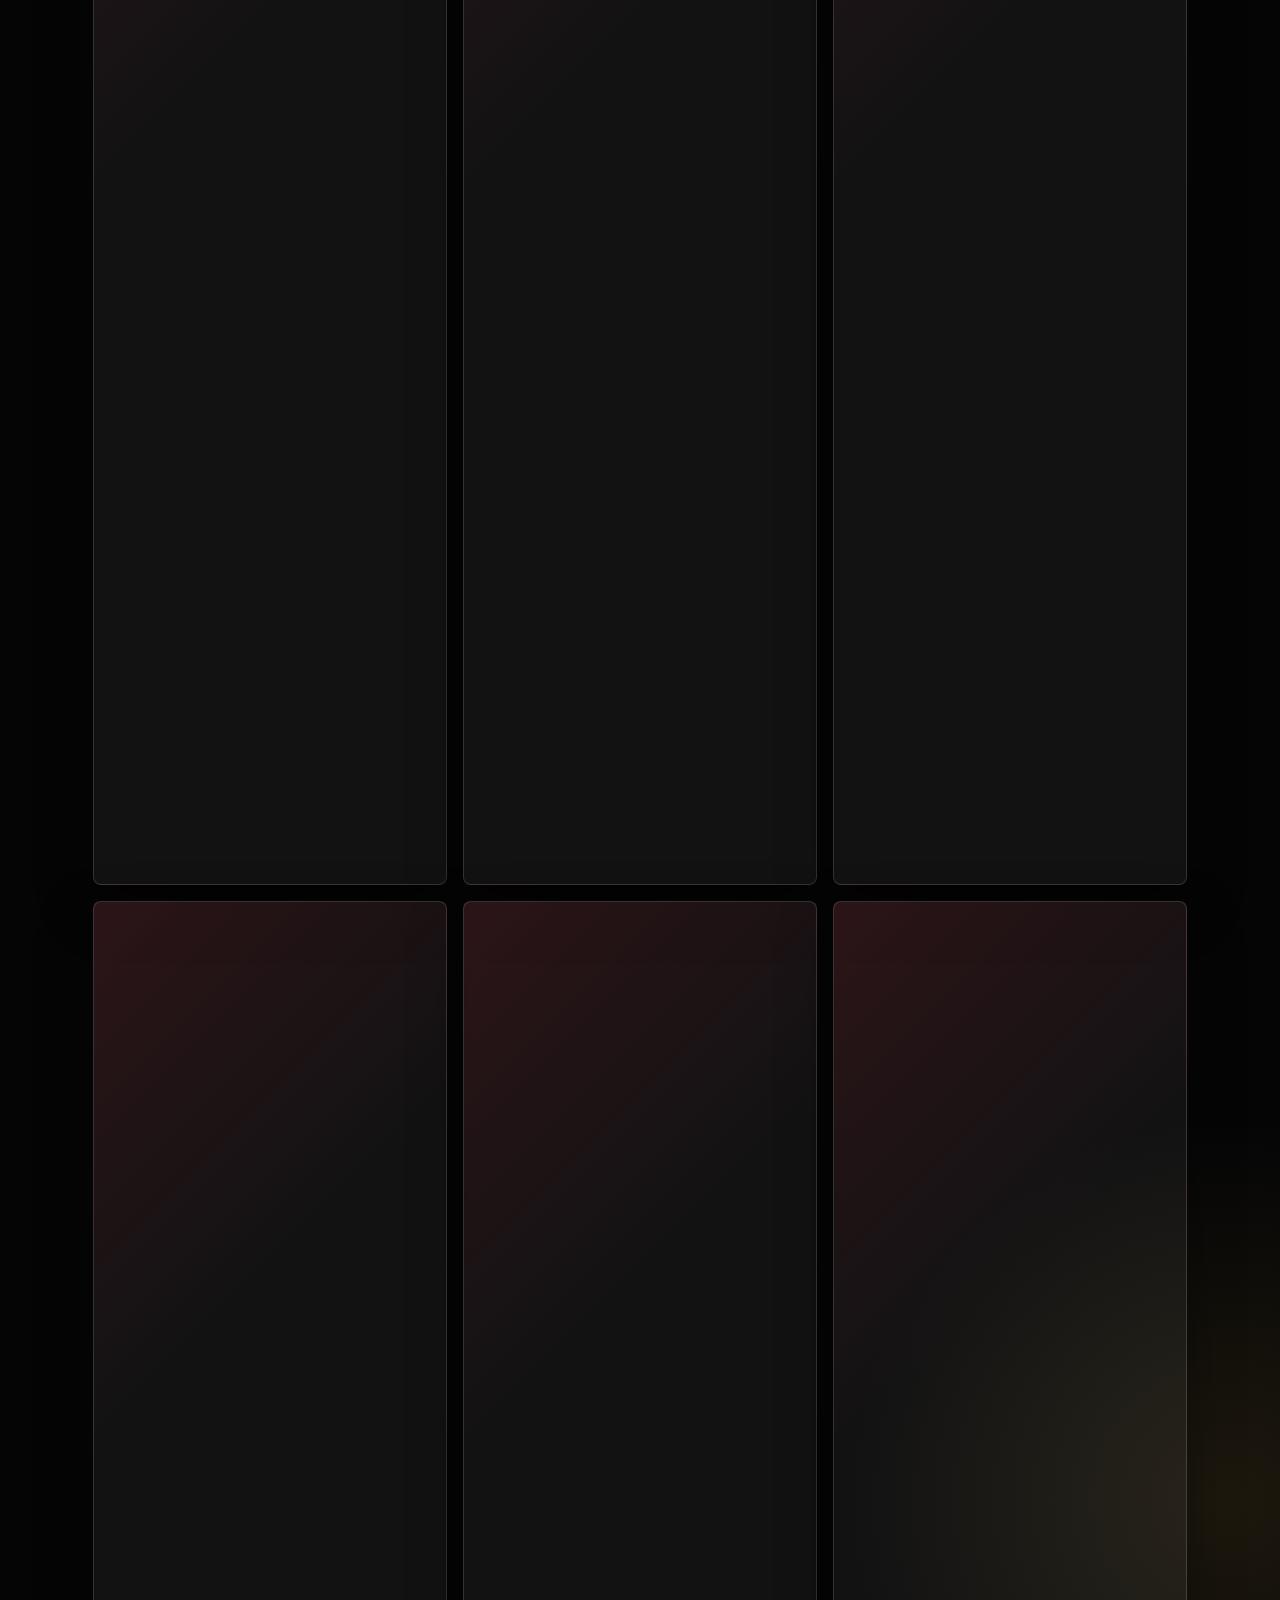
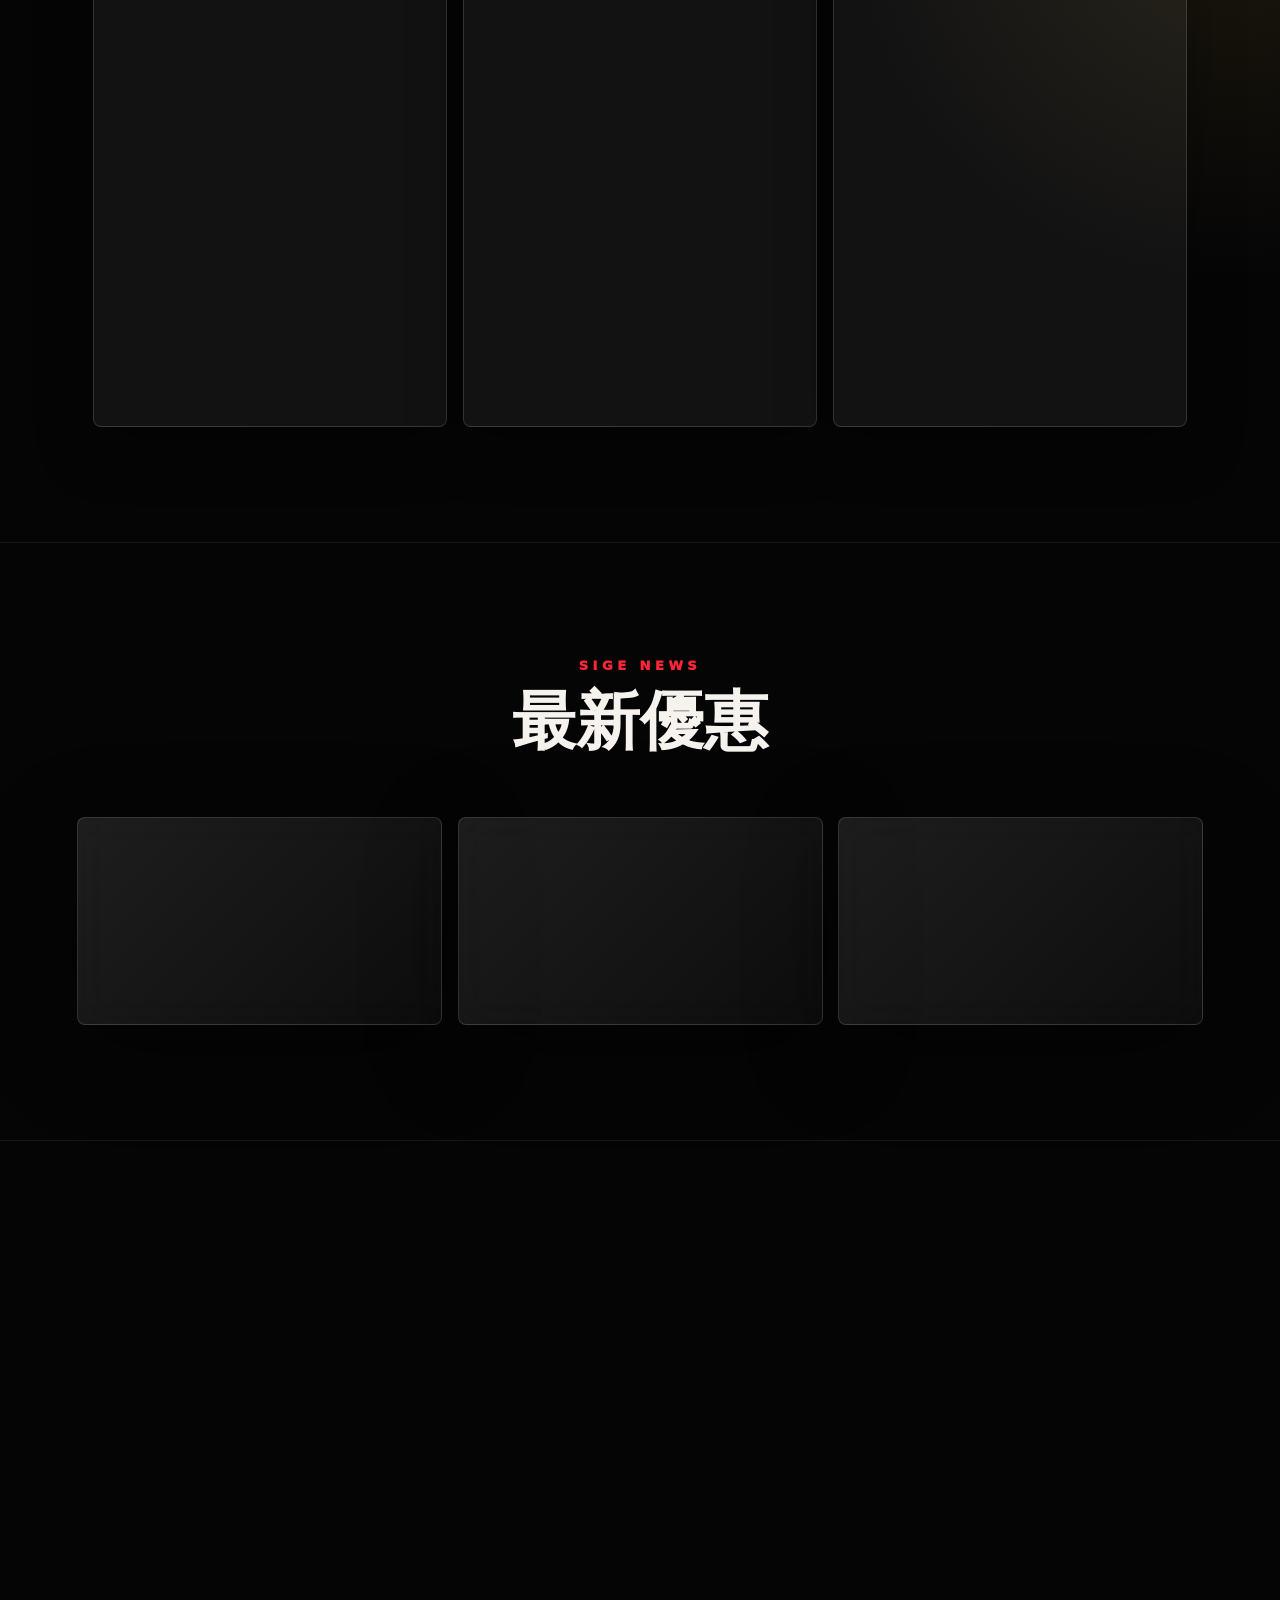
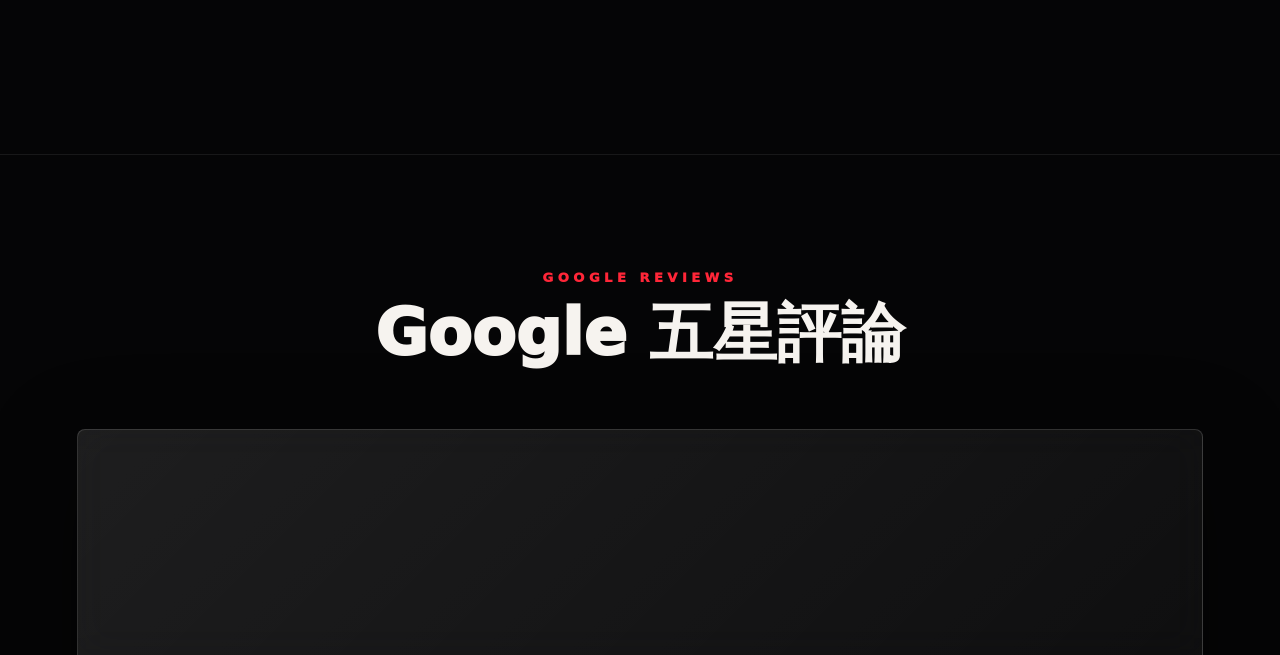
==== commit 3b2e398e: "Add files via upload" ====
--- a/index.html
+++ b/index.html
@@ -154,7 +154,17 @@
         <div class="section-heading reveal-card">
           <p class="eyebrow">ONLINE PRE-ORDER</p>
           <h2 id="shop-title" data-i18n="shopTitle">線上預訂商品</h2>
-          <p class="section-note" data-i18n="shopNote">線上商品種類可由後台更新。送出訂單後，門市會依資料與你確認。</p>
+          <p class="section-note" data-i18n="shopNote">送出訂單後，門市會依資料與你確認；有問題也可以直接加官方 LINE 聯絡。</p>
+        </div>
+
+        <div class="shop-marquee reveal-card" data-ad-marquee aria-label="門市快訊">
+          <span class="shop-marquee-label">門市快訊</span>
+          <div class="shop-marquee-window">
+            <div class="shop-marquee-track">
+              <p data-ad-marquee-text>歡迎加入 LINE 詢問商品庫存、顏色與取貨方式。</p>
+              <p data-ad-marquee-text aria-hidden="true">歡迎加入 LINE 詢問商品庫存、顏色與取貨方式。</p>
+            </div>
+          </div>
         </div>
 
         <div class="shop-toolbar reveal-card" aria-label="商品分類與購物車">
--- a/assets/css/styles.css
+++ b/assets/css/styles.css
@@ -222,6 +222,29 @@
 
 .particle-layer { z-index: 4; opacity: .58; pointer-events: none; }
 
+.performance-lite .particle-layer {
+  display: none;
+}
+
+.performance-lite .hero-grid,
+.performance-lite .hud-lines,
+.performance-lite .pulse-button,
+.performance-lite .manager,
+.performance-lite .black-cat,
+.performance-lite .white-poodle,
+.performance-lite .speech-bubble {
+  animation: none !important;
+}
+
+.performance-lite .hero-grid,
+.performance-lite .hud-lines {
+  opacity: .14;
+}
+
+.performance-lite .hero-vignette {
+  box-shadow: inset 0 0 8rem rgba(0,0,0,.82);
+}
+
 .hero-bg {
   z-index: 0;
   transform: scale(1.05);
@@ -250,7 +273,7 @@
     linear-gradient(90deg, rgba(255,255,255,.08) 1px, transparent 1px);
   background-size: 56px 56px;
   mask-image: linear-gradient(180deg, transparent, black 25%, black 80%, transparent);
-  animation: grid-flow 16s linear infinite;
+  animation: grid-flow 24s linear infinite;
 }
 
 .hud-lines {
@@ -260,7 +283,7 @@
     linear-gradient(115deg, transparent 0 28%, rgba(255,38,56,.35) 29%, transparent 30% 100%),
     linear-gradient(65deg, transparent 0 64%, rgba(243,196,83,.2) 65%, transparent 66% 100%);
   background-size: 260px 180px;
-  animation: hud-flow 9s linear infinite;
+  animation: hud-flow 18s linear infinite;
 }
 
 .hero-vignette {
@@ -363,7 +386,7 @@
 }
 
 .pulse-button {
-  animation: button-breathe 2.8s ease-in-out infinite;
+  animation: button-breathe 4.2s ease-in-out infinite;
 }
 
 .mobile-hero-flow,
@@ -772,8 +795,19 @@
 .reveal-card {
   opacity: 0;
   transform: translateY(28px) scale(.98);
-  transition: opacity .7s ease, transform .7s cubic-bezier(.2, .75, .22, 1);
+  transition: opacity .46s ease, transform .46s cubic-bezier(.2, .75, .22, 1);
   transition-delay: var(--delay, 0ms);
+}
+
+.product-card,
+.service-card,
+.offer-grid > article,
+.feature-grid > article,
+.review-layout,
+.local-review-form,
+.store-grid > a {
+  content-visibility: auto;
+  contain-intrinsic-size: 320px;
 }
 
 .reveal-ready.is-visible,
@@ -1773,6 +1807,78 @@
   margin: 0;
 }
 
+.shop-marquee {
+  position: relative;
+  display: flex;
+  align-items: center;
+  gap: 1rem;
+  width: min(72rem, calc(100% - 2rem));
+  min-height: 3.2rem;
+  margin: -1.35rem auto 1.5rem;
+  border: 1px solid rgba(255, 38, 56, .42);
+  border-radius: 8px;
+  overflow: hidden;
+  background:
+    linear-gradient(90deg, rgba(255,38,56,.22), rgba(255,214,10,.07), rgba(255,38,56,.12)),
+    rgba(0,0,0,.62);
+  box-shadow: 0 18px 48px rgba(255,38,56,.12), inset 0 1px 0 rgba(255,255,255,.1);
+}
+
+.shop-marquee::before {
+  content: "";
+  position: absolute;
+  inset: 0;
+  pointer-events: none;
+  background: linear-gradient(90deg, rgba(255,255,255,.08), transparent 22%, transparent 78%, rgba(255,255,255,.08));
+}
+
+.shop-marquee-label {
+  position: relative;
+  z-index: 1;
+  align-self: stretch;
+  display: grid;
+  place-items: center;
+  min-width: 7rem;
+  padding: 0 .95rem;
+  color: #111;
+  background: var(--gold);
+  font-size: .86rem;
+  font-weight: 1000;
+  letter-spacing: 0;
+}
+
+.shop-marquee-window {
+  position: relative;
+  z-index: 1;
+  flex: 1;
+  min-width: 0;
+  overflow: hidden;
+  mask-image: linear-gradient(90deg, transparent, #000 6%, #000 94%, transparent);
+}
+
+.shop-marquee-track {
+  display: flex;
+  align-items: center;
+  gap: 4rem;
+  width: max-content;
+  animation: shop-marquee 24s linear infinite;
+  will-change: transform;
+}
+
+.shop-marquee-track p {
+  margin: 0;
+  color: rgba(255,255,255,.9);
+  font-size: .98rem;
+  line-height: 1.4;
+  font-weight: 850;
+  white-space: nowrap;
+}
+
+@keyframes shop-marquee {
+  from { transform: translateX(0); }
+  to { transform: translateX(calc(-50% - 2rem)); }
+}
+
 .shop-toolbar {
   display: flex;
   align-items: center;
@@ -1839,6 +1945,7 @@
   gap: 1rem;
   width: min(72rem, calc(100% - 2rem));
   margin: 0 auto;
+  overflow-anchor: none;
 }
 
 .product-card {
@@ -1852,6 +1959,7 @@
     linear-gradient(135deg, rgba(255, 38, 56, .11), transparent 38%),
     rgba(255,255,255,.055);
   box-shadow: 0 20px 54px rgba(0,0,0,.34);
+  overflow-anchor: none;
 }
 
 .product-image {
@@ -1915,6 +2023,21 @@
   min-height: 4.4rem;
   color: var(--muted);
   line-height: 1.75;
+}
+
+.quantity-deal-row {
+  display: inline-flex;
+  align-items: center;
+  width: fit-content;
+  min-height: 2rem;
+  margin: .15rem 0 .2rem;
+  padding: 0 .75rem;
+  border: 1px solid rgba(255,214,10,.5);
+  border-radius: 999px;
+  color: var(--gold);
+  background: linear-gradient(135deg, rgba(255,214,10,.16), rgba(255,38,56,.12));
+  font-size: .88rem;
+  font-weight: 950;
 }
 
 .product-sku {
@@ -2114,6 +2237,11 @@
   margin-top: .2rem;
 }
 
+.cart-item .cart-deal {
+  color: var(--gold);
+  font-weight: 900;
+}
+
 .cart-controls {
   display: flex;
   flex-wrap: wrap;
@@ -2179,6 +2307,27 @@
   color: var(--text);
   background: rgba(0,0,0,.42);
   outline: none;
+}
+
+.checkout-form .checkout-options label {
+  display: flex;
+  grid-template-columns: none;
+  align-items: center;
+  justify-content: flex-start;
+  gap: .65rem;
+  min-height: 2.35rem;
+}
+
+.checkout-form .checkout-options input[type="radio"] {
+  flex: 0 0 auto;
+  width: 1.05rem;
+  height: 1.05rem;
+  margin: 0;
+  padding: 0;
+}
+
+.checkout-form .checkout-options span {
+  line-height: 1.35;
 }
 
 .checkout-form input:focus,
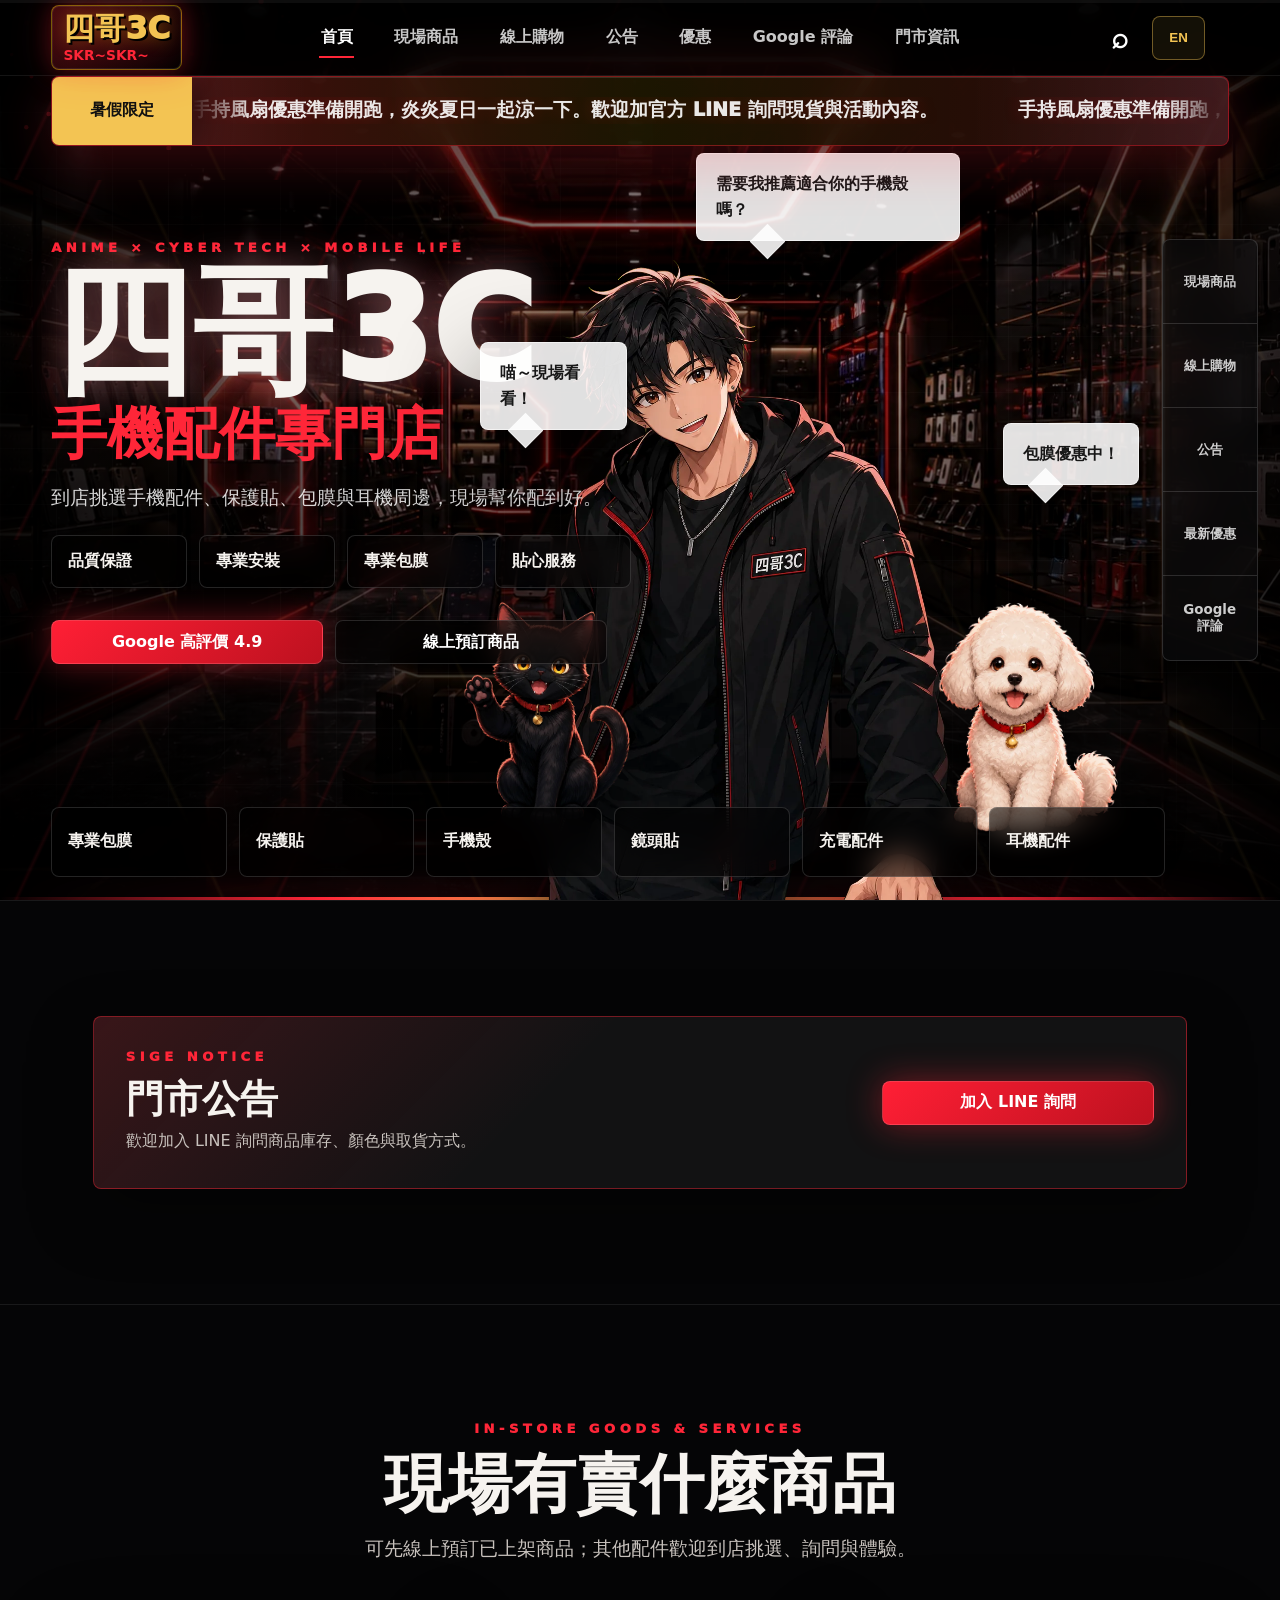
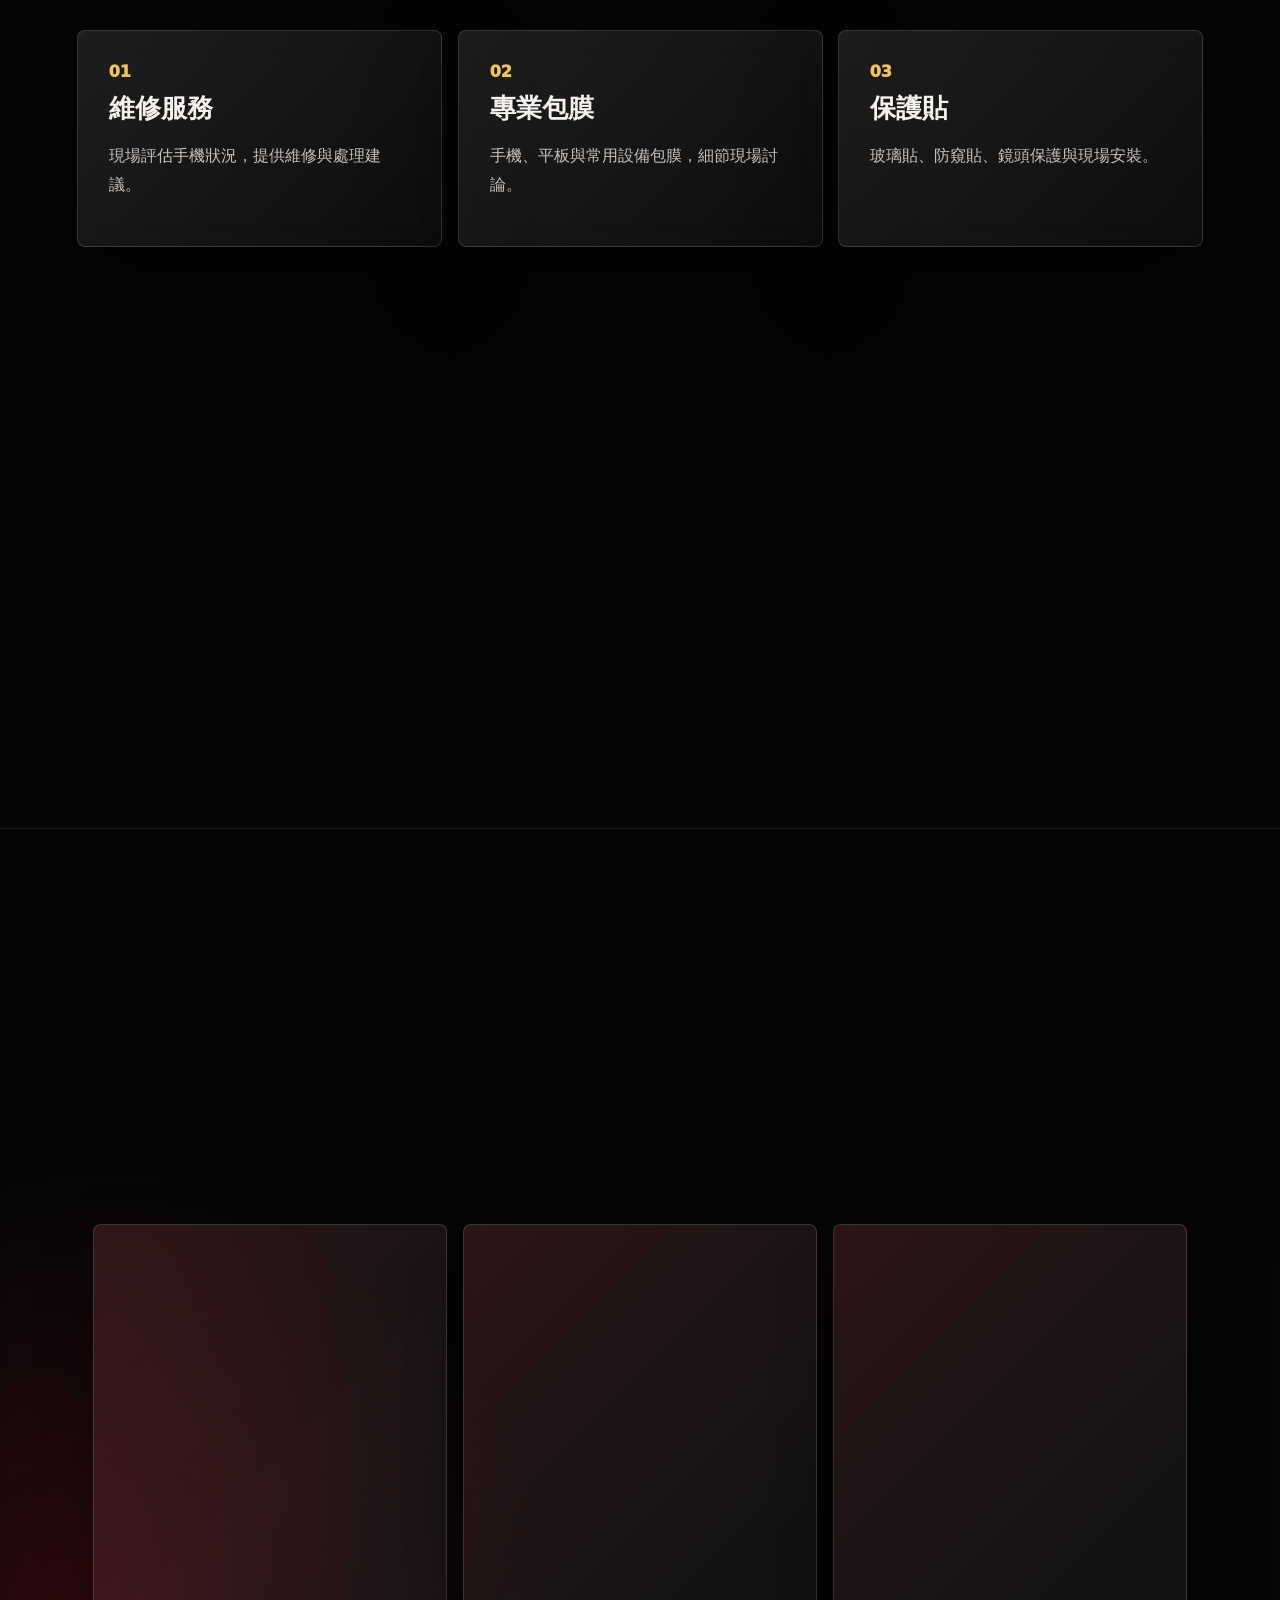
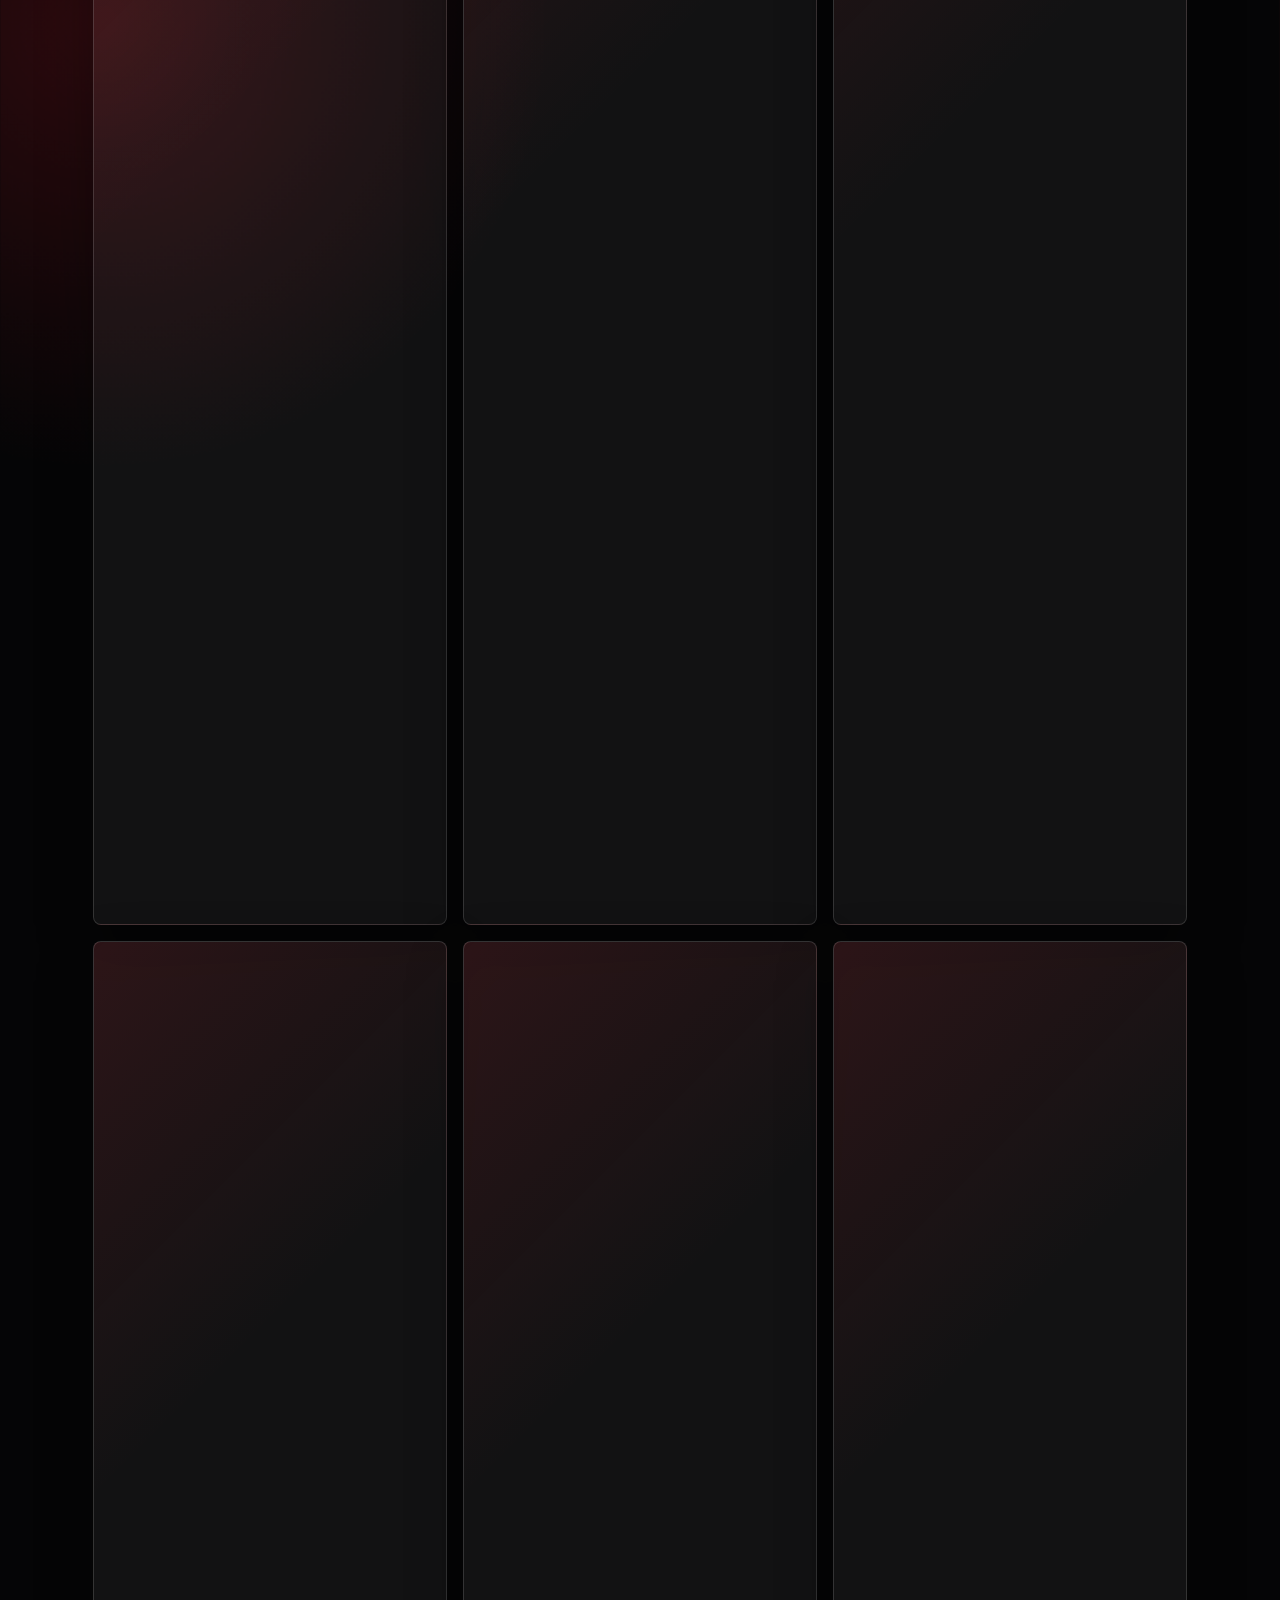
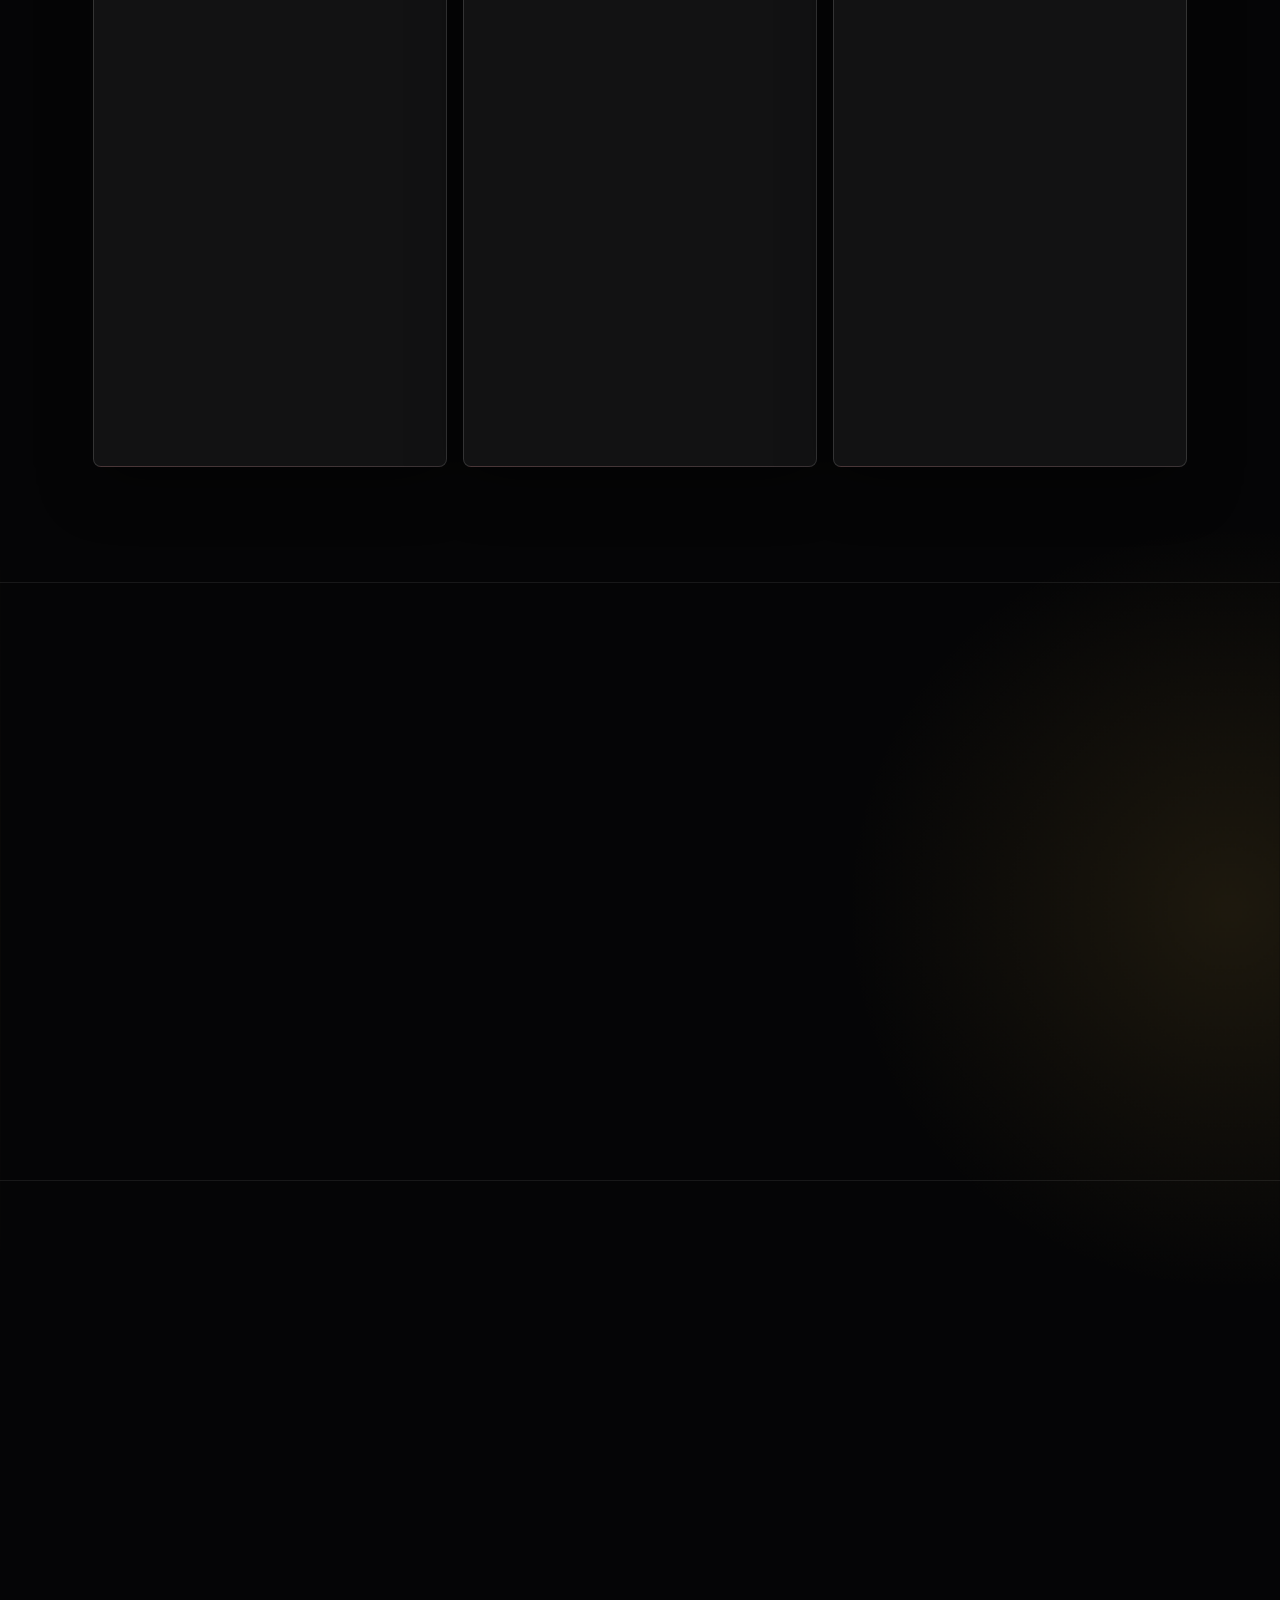
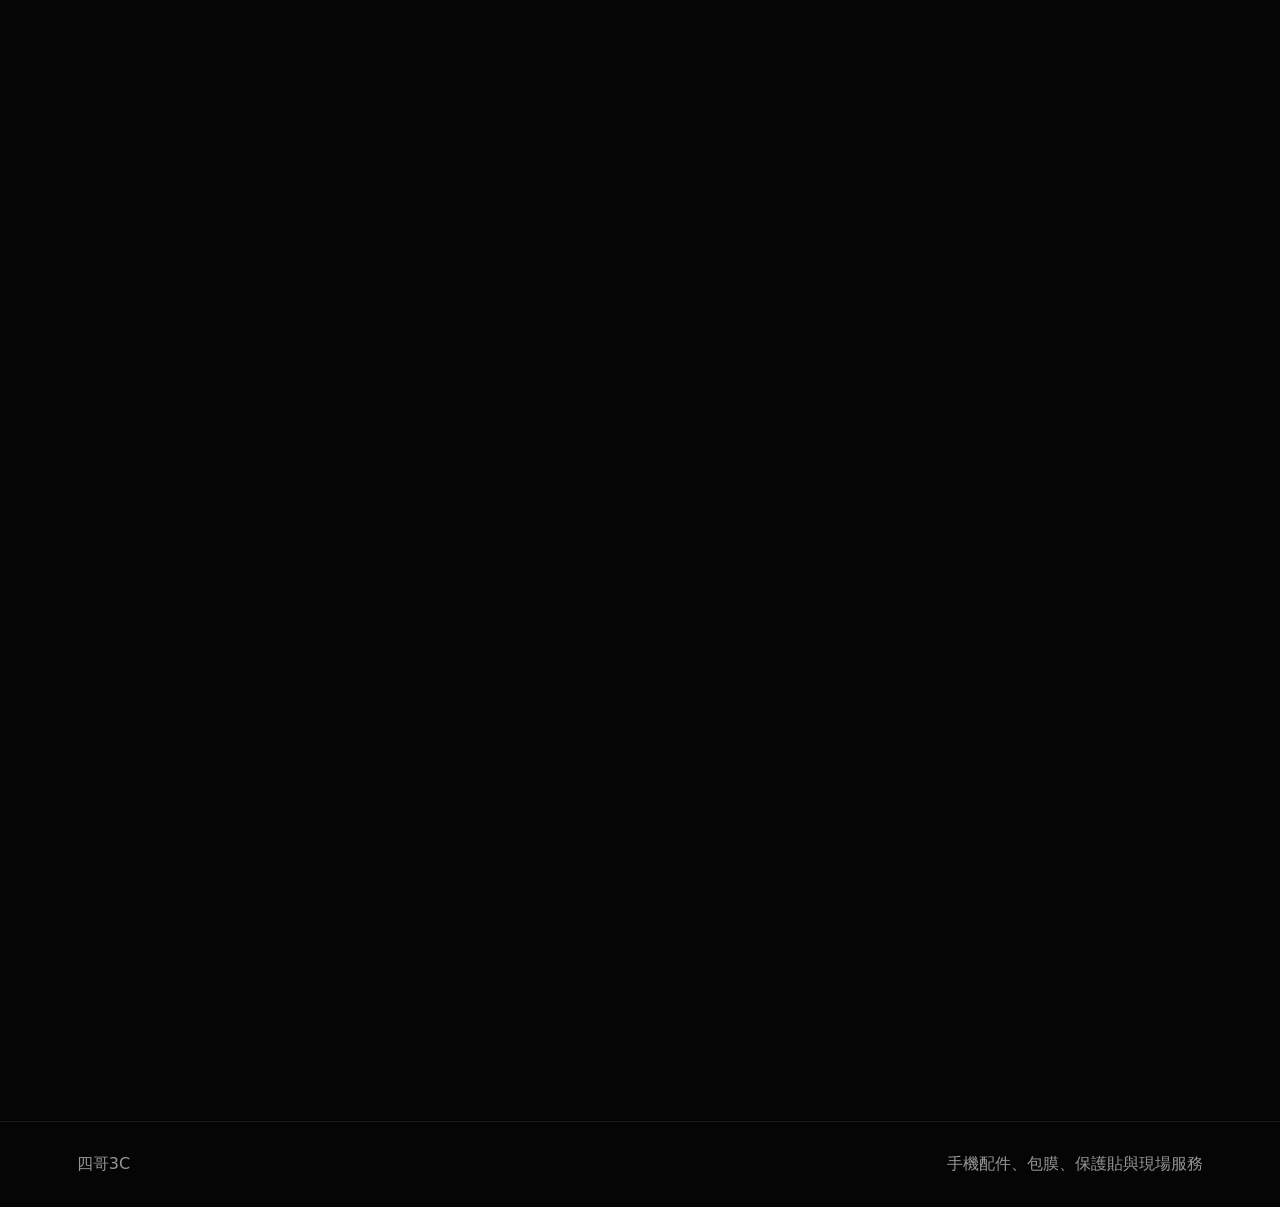
==== commit 0aae9d32: "Add files via upload" ====
--- a/index.html
+++ b/index.html
@@ -55,6 +55,16 @@
       </button>
     </header>
 
+    <div class="site-marquee" data-ad-marquee aria-label="門市活動快訊">
+      <span class="site-marquee-label" data-ad-marquee-label>暑假限定</span>
+      <div class="site-marquee-window">
+        <div class="site-marquee-track">
+          <p data-ad-marquee-text>手持風扇優惠準備開跑，炎炎夏日一起涼一下。歡迎加官方 LINE 詢問現貨與活動內容。</p>
+          <p data-ad-marquee-text aria-hidden="true">手持風扇優惠準備開跑，炎炎夏日一起涼一下。歡迎加官方 LINE 詢問現貨與活動內容。</p>
+        </div>
+      </div>
+    </div>
+
     <main id="main">
       <section class="hero reveal-ready" id="top" aria-labelledby="hero-title">
         <canvas class="particle-layer" data-particles aria-hidden="true"></canvas>
@@ -155,16 +165,6 @@
           <p class="eyebrow">ONLINE PRE-ORDER</p>
           <h2 id="shop-title" data-i18n="shopTitle">線上預訂商品</h2>
           <p class="section-note" data-i18n="shopNote">送出訂單後，門市會依資料與你確認；有問題也可以直接加官方 LINE 聯絡。</p>
-        </div>
-
-        <div class="shop-marquee reveal-card" data-ad-marquee aria-label="門市快訊">
-          <span class="shop-marquee-label">門市快訊</span>
-          <div class="shop-marquee-window">
-            <div class="shop-marquee-track">
-              <p data-ad-marquee-text>歡迎加入 LINE 詢問商品庫存、顏色與取貨方式。</p>
-              <p data-ad-marquee-text aria-hidden="true">歡迎加入 LINE 詢問商品庫存、顏色與取貨方式。</p>
-            </div>
-          </div>
         </div>
 
         <div class="shop-toolbar reveal-card" aria-label="商品分類與購物車">
--- a/assets/css/styles.css
+++ b/assets/css/styles.css
@@ -205,7 +205,7 @@
   min-height: 100svh;
   isolation: isolate;
   overflow: hidden;
-  padding: 112px clamp(1rem, 4vw, 4.5rem) 112px;
+  padding: 164px clamp(1rem, 4vw, 4.5rem) 112px;
   display: grid;
   align-items: center;
 }
@@ -873,7 +873,7 @@
   .menu-button { display: block; }
   .hero {
     min-height: 980px;
-    padding: 104px 2rem 150px;
+    padding: 158px 2rem 150px;
   }
   .hero-bg img { object-position: center bottom; }
   .hero-copy {
@@ -923,6 +923,22 @@
     min-height: 68px;
     padding-inline: 24px 20px;
   }
+  .site-marquee {
+    inset: 68px 20px auto;
+    min-height: 3.85rem;
+  }
+  .site-marquee-label {
+    min-width: 6.35rem;
+    padding: 0 .75rem;
+    font-size: .82rem;
+  }
+  .site-marquee-track {
+    gap: 3rem;
+    animation-duration: 22s;
+  }
+  .site-marquee-track p {
+    font-size: .98rem;
+  }
   .header-actions { gap: .4rem; }
   .icon-button { display: none; }
   .brand-title { font-size: 1.55rem; }
@@ -934,7 +950,7 @@
   .hero {
     min-height: 1080px;
     min-height: clamp(1000px, 126svh, 1100px);
-    padding: 96px 24px 172px;
+    padding: 150px 24px 172px;
     align-items: start;
     display: block;
     overflow: hidden;
@@ -1807,24 +1823,28 @@
   margin: 0;
 }
 
-.shop-marquee {
-  position: relative;
+.site-marquee {
+  position: fixed;
+  inset: 76px clamp(1rem, 4vw, 4.5rem) auto;
+  z-index: 48;
   display: flex;
   align-items: center;
-  gap: 1rem;
-  width: min(72rem, calc(100% - 2rem));
-  min-height: 3.2rem;
-  margin: -1.35rem auto 1.5rem;
+  min-height: 4.35rem;
   border: 1px solid rgba(255, 38, 56, .42);
   border-radius: 8px;
   overflow: hidden;
   background:
-    linear-gradient(90deg, rgba(255,38,56,.22), rgba(255,214,10,.07), rgba(255,38,56,.12)),
-    rgba(0,0,0,.62);
-  box-shadow: 0 18px 48px rgba(255,38,56,.12), inset 0 1px 0 rgba(255,255,255,.1);
-}
-
-.shop-marquee::before {
+    linear-gradient(90deg, rgba(255,38,56,.3), rgba(255,214,10,.1), rgba(255,38,56,.18)),
+    rgba(0,0,0,.8);
+  box-shadow: 0 18px 54px rgba(255,38,56,.2), inset 0 1px 0 rgba(255,255,255,.12);
+  backdrop-filter: blur(18px);
+}
+
+.site-marquee[hidden] {
+  display: none;
+}
+
+.site-marquee::before {
   content: "";
   position: absolute;
   inset: 0;
@@ -1832,22 +1852,23 @@
   background: linear-gradient(90deg, rgba(255,255,255,.08), transparent 22%, transparent 78%, rgba(255,255,255,.08));
 }
 
-.shop-marquee-label {
+.site-marquee-label {
   position: relative;
   z-index: 1;
   align-self: stretch;
   display: grid;
   place-items: center;
-  min-width: 7rem;
-  padding: 0 .95rem;
+  min-width: 8.75rem;
+  padding: 0 1.15rem;
   color: #111;
   background: var(--gold);
-  font-size: .86rem;
+  font-size: 1rem;
   font-weight: 1000;
   letter-spacing: 0;
-}
-
-.shop-marquee-window {
+  box-shadow: 12px 0 28px rgba(0,0,0,.28);
+}
+
+.site-marquee-window {
   position: relative;
   z-index: 1;
   flex: 1;
@@ -1856,27 +1877,28 @@
   mask-image: linear-gradient(90deg, transparent, #000 6%, #000 94%, transparent);
 }
 
-.shop-marquee-track {
+.site-marquee-track {
   display: flex;
   align-items: center;
-  gap: 4rem;
+  gap: 5rem;
   width: max-content;
-  animation: shop-marquee 24s linear infinite;
+  animation: site-marquee 28s linear infinite;
   will-change: transform;
 }
 
-.shop-marquee-track p {
+.site-marquee-track p {
   margin: 0;
   color: rgba(255,255,255,.9);
-  font-size: .98rem;
+  font-size: clamp(1.05rem, 1.5vw, 1.28rem);
   line-height: 1.4;
-  font-weight: 850;
+  font-weight: 950;
   white-space: nowrap;
-}
-
-@keyframes shop-marquee {
+  text-shadow: 0 0 18px rgba(255,38,56,.25);
+}
+
+@keyframes site-marquee {
   from { transform: translateX(0); }
-  to { transform: translateX(calc(-50% - 2rem)); }
+  to { transform: translateX(calc(-50% - 2.5rem)); }
 }
 
 .shop-toolbar {
@@ -2573,6 +2595,28 @@
   }
 }
 
+@media (max-width: 780px) {
+  .site-marquee {
+    inset: 68px 20px auto;
+    min-height: 3.85rem;
+  }
+
+  .site-marquee-label {
+    min-width: 6.35rem;
+    padding: 0 .75rem;
+    font-size: .82rem;
+  }
+
+  .site-marquee-track {
+    gap: 3rem;
+    animation-duration: 22s;
+  }
+
+  .site-marquee-track p {
+    font-size: .98rem;
+  }
+}
+
 @media (prefers-reduced-motion: reduce) {
   *,
   *::before,
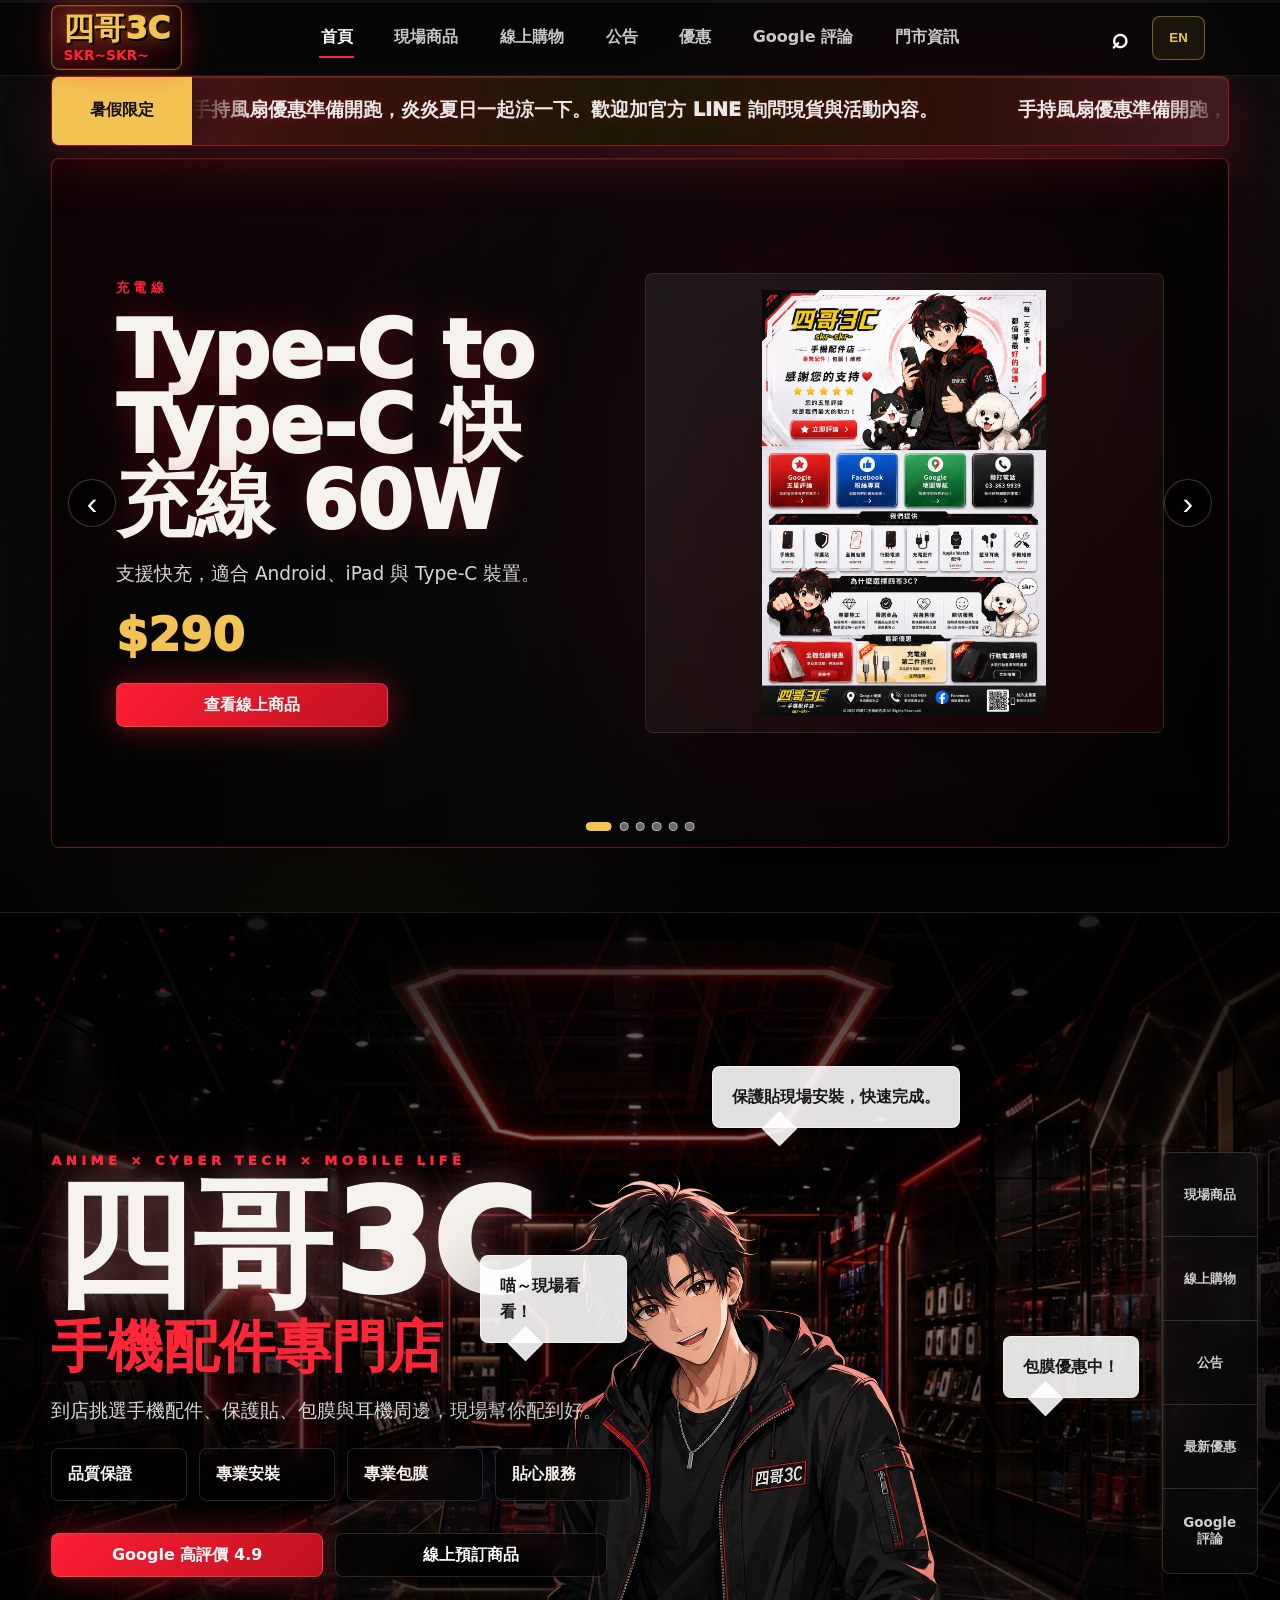
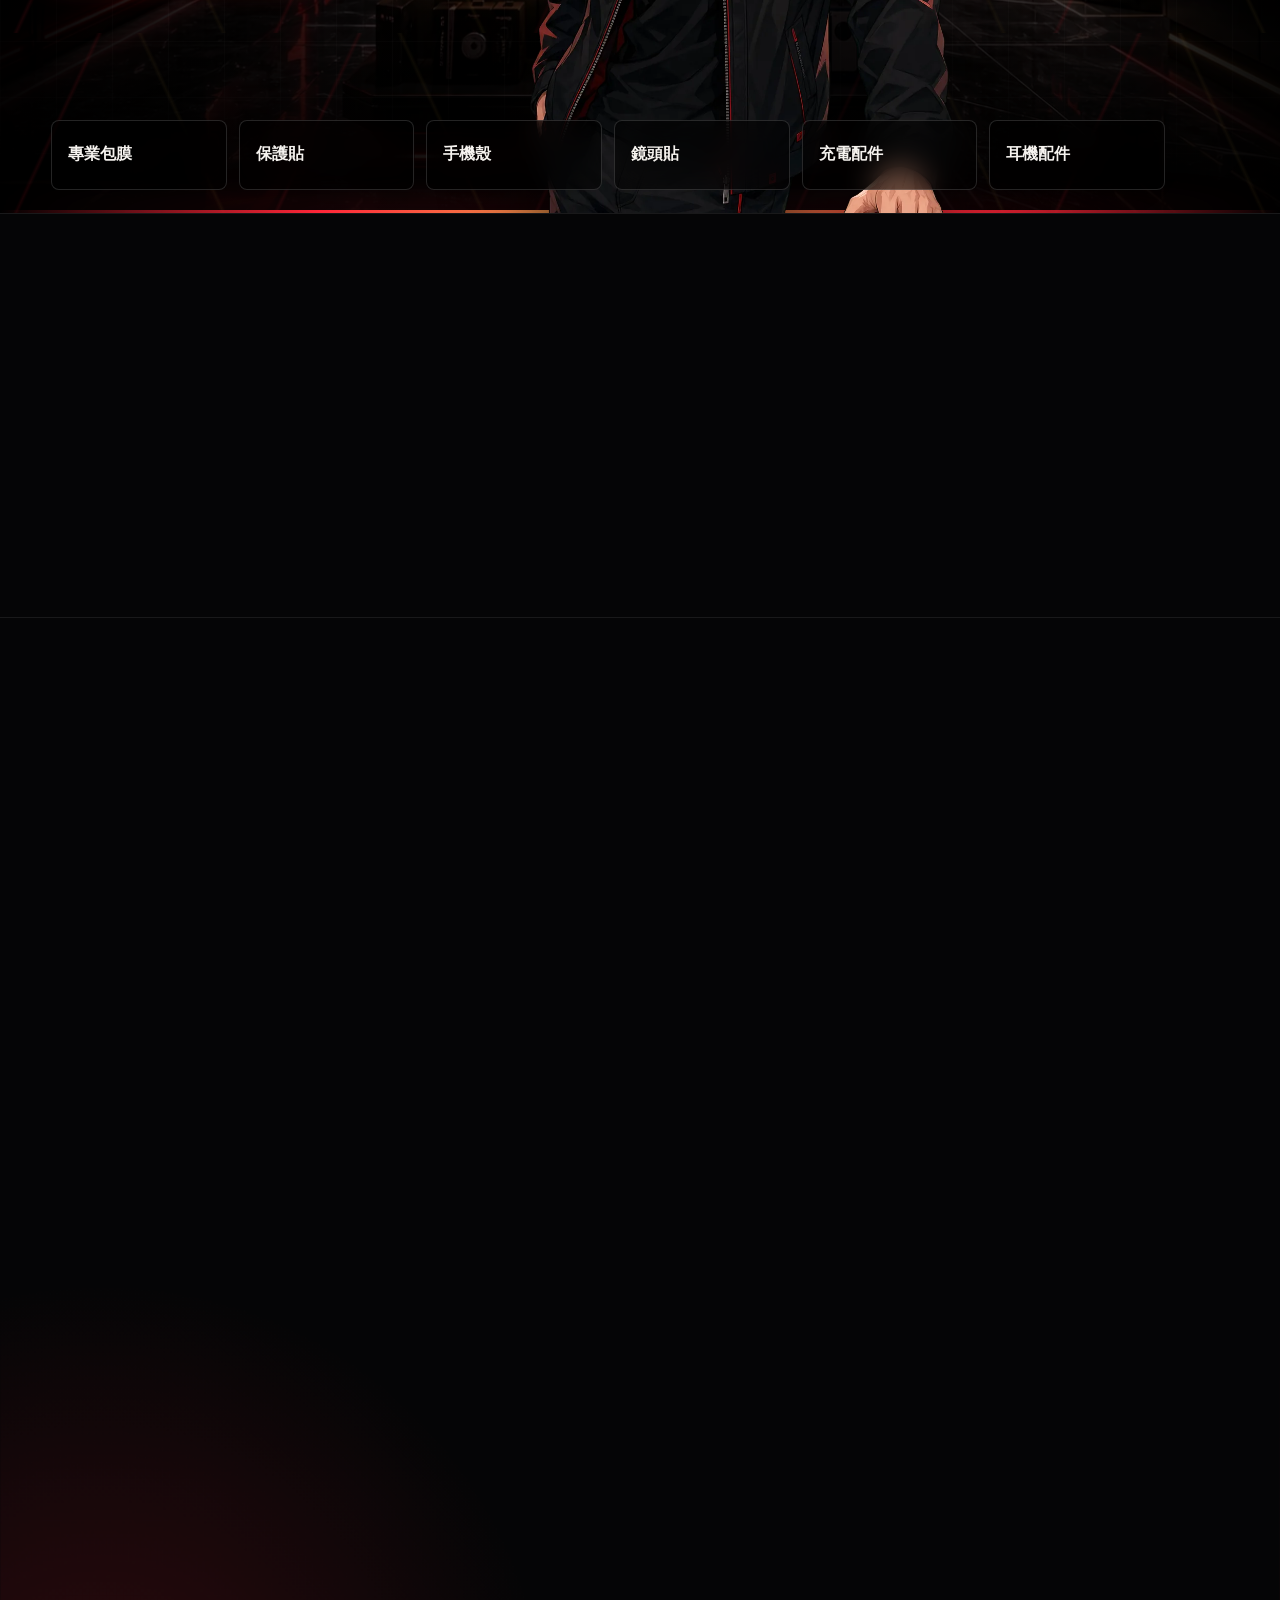
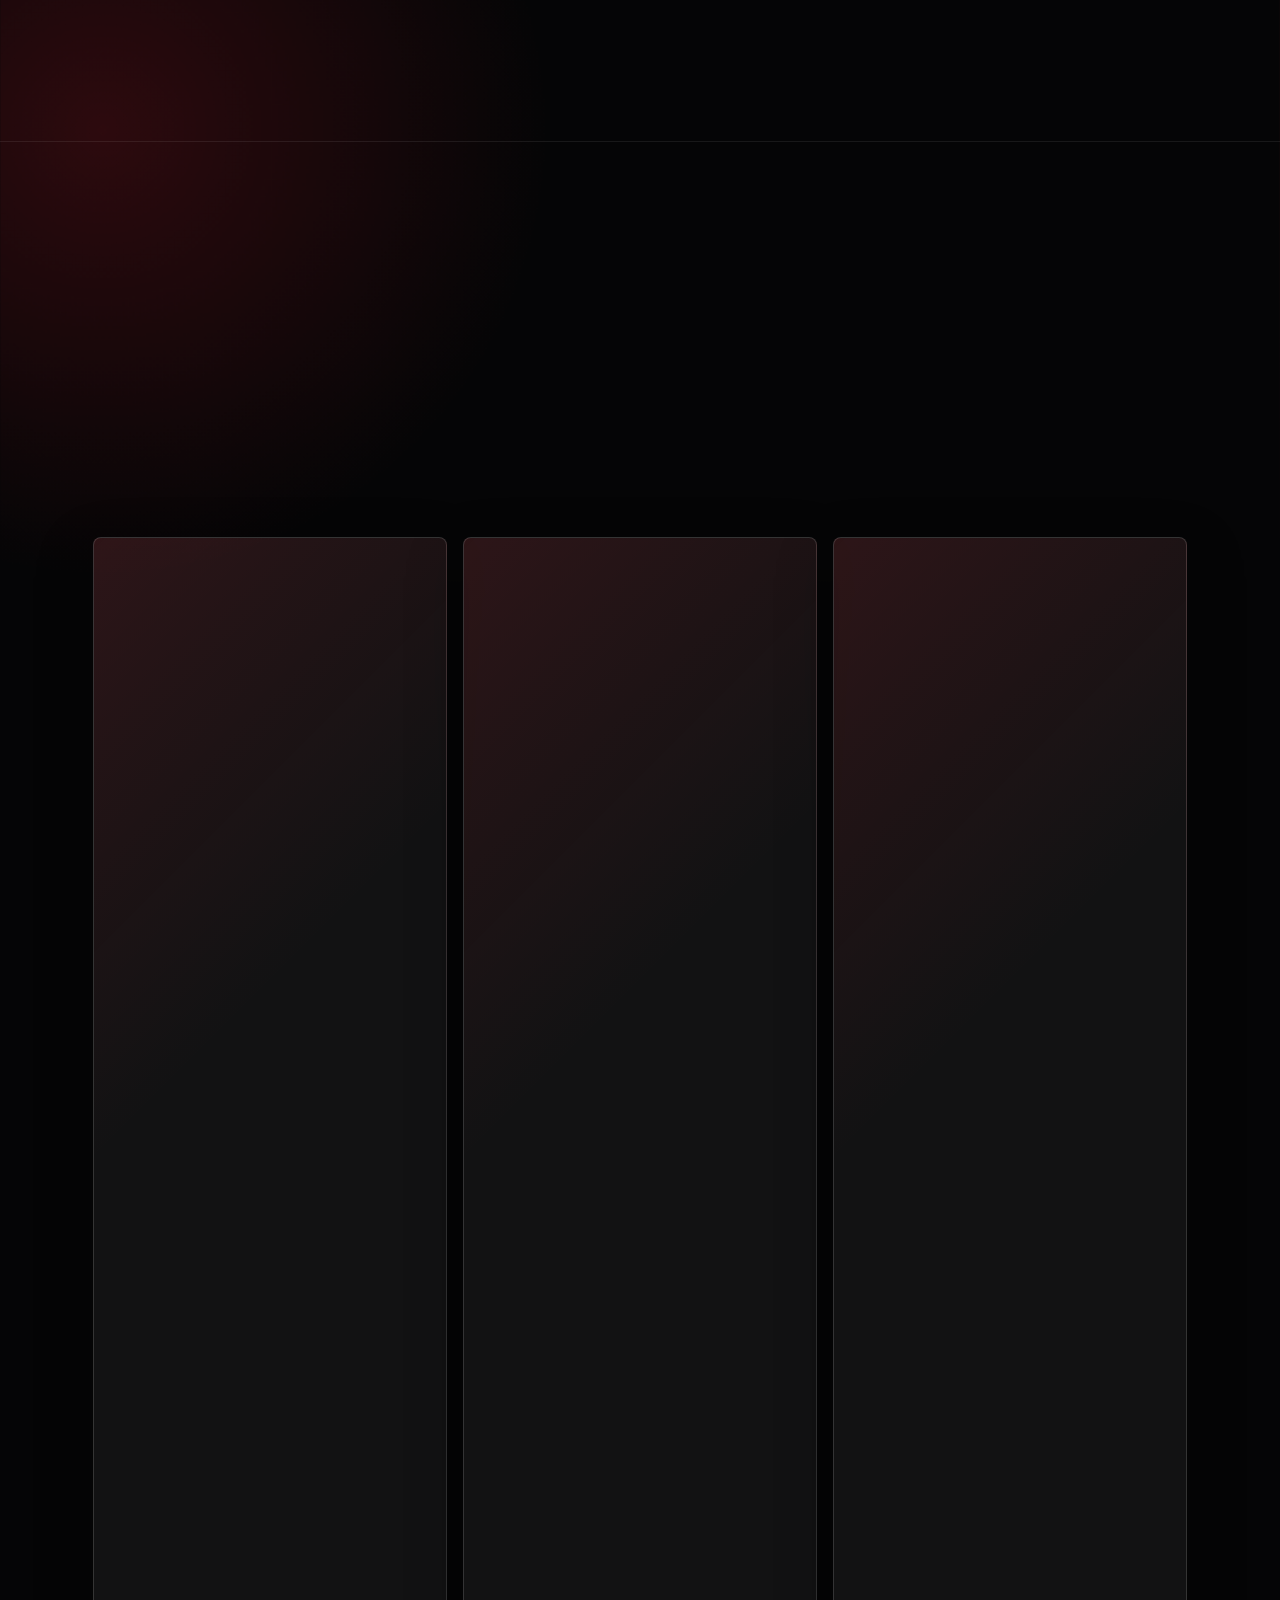
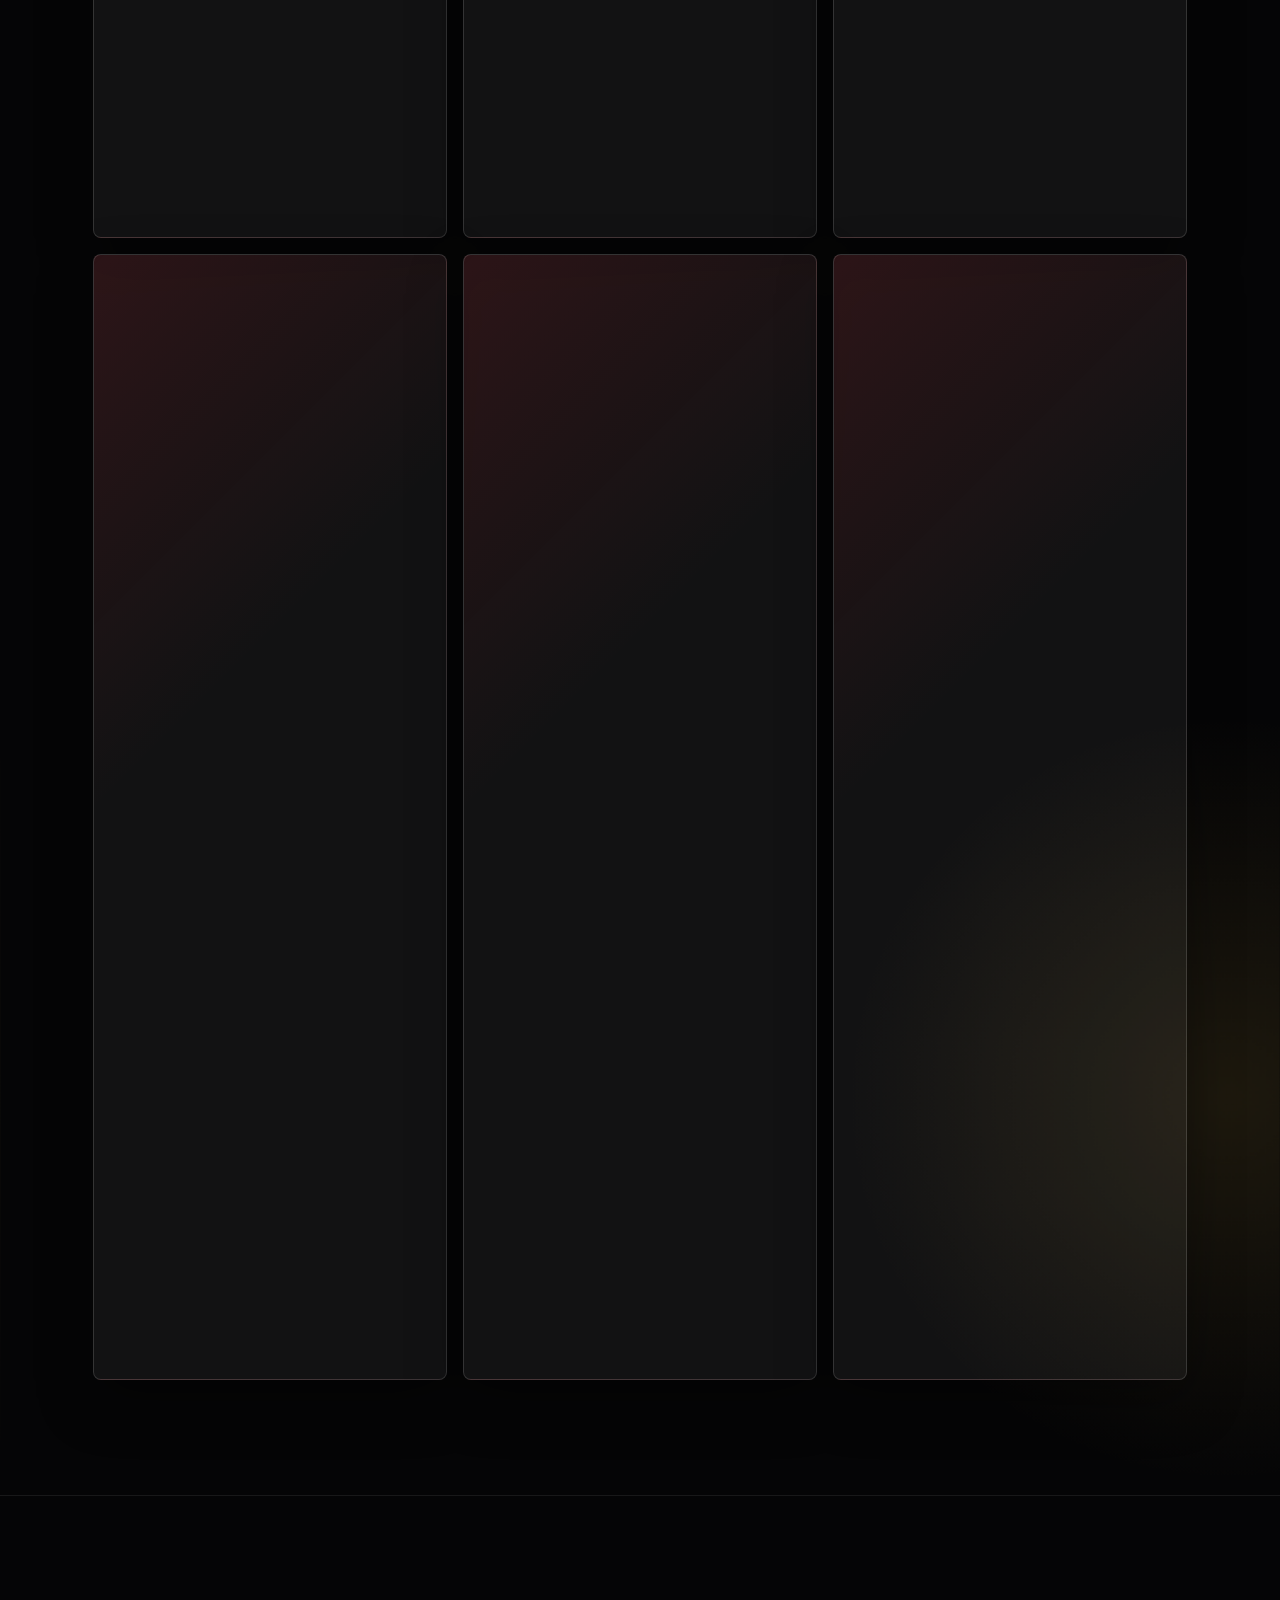
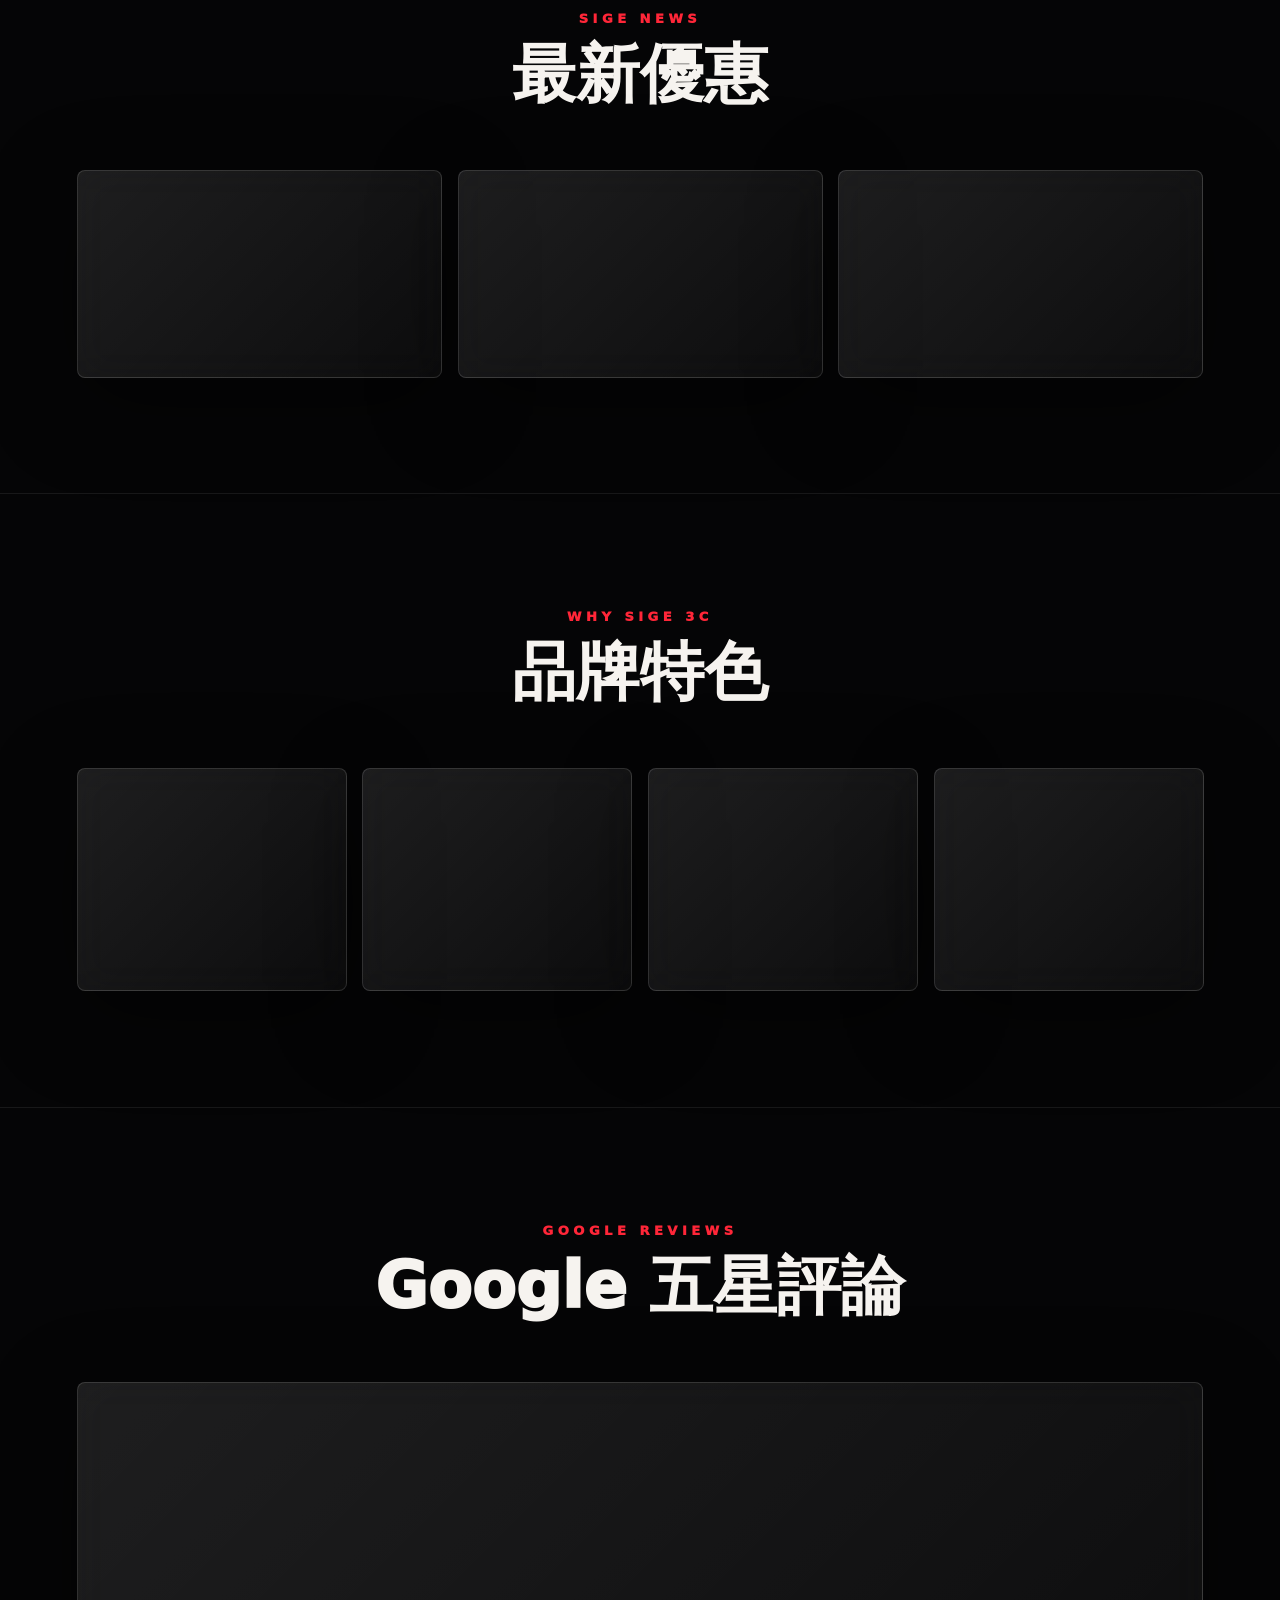
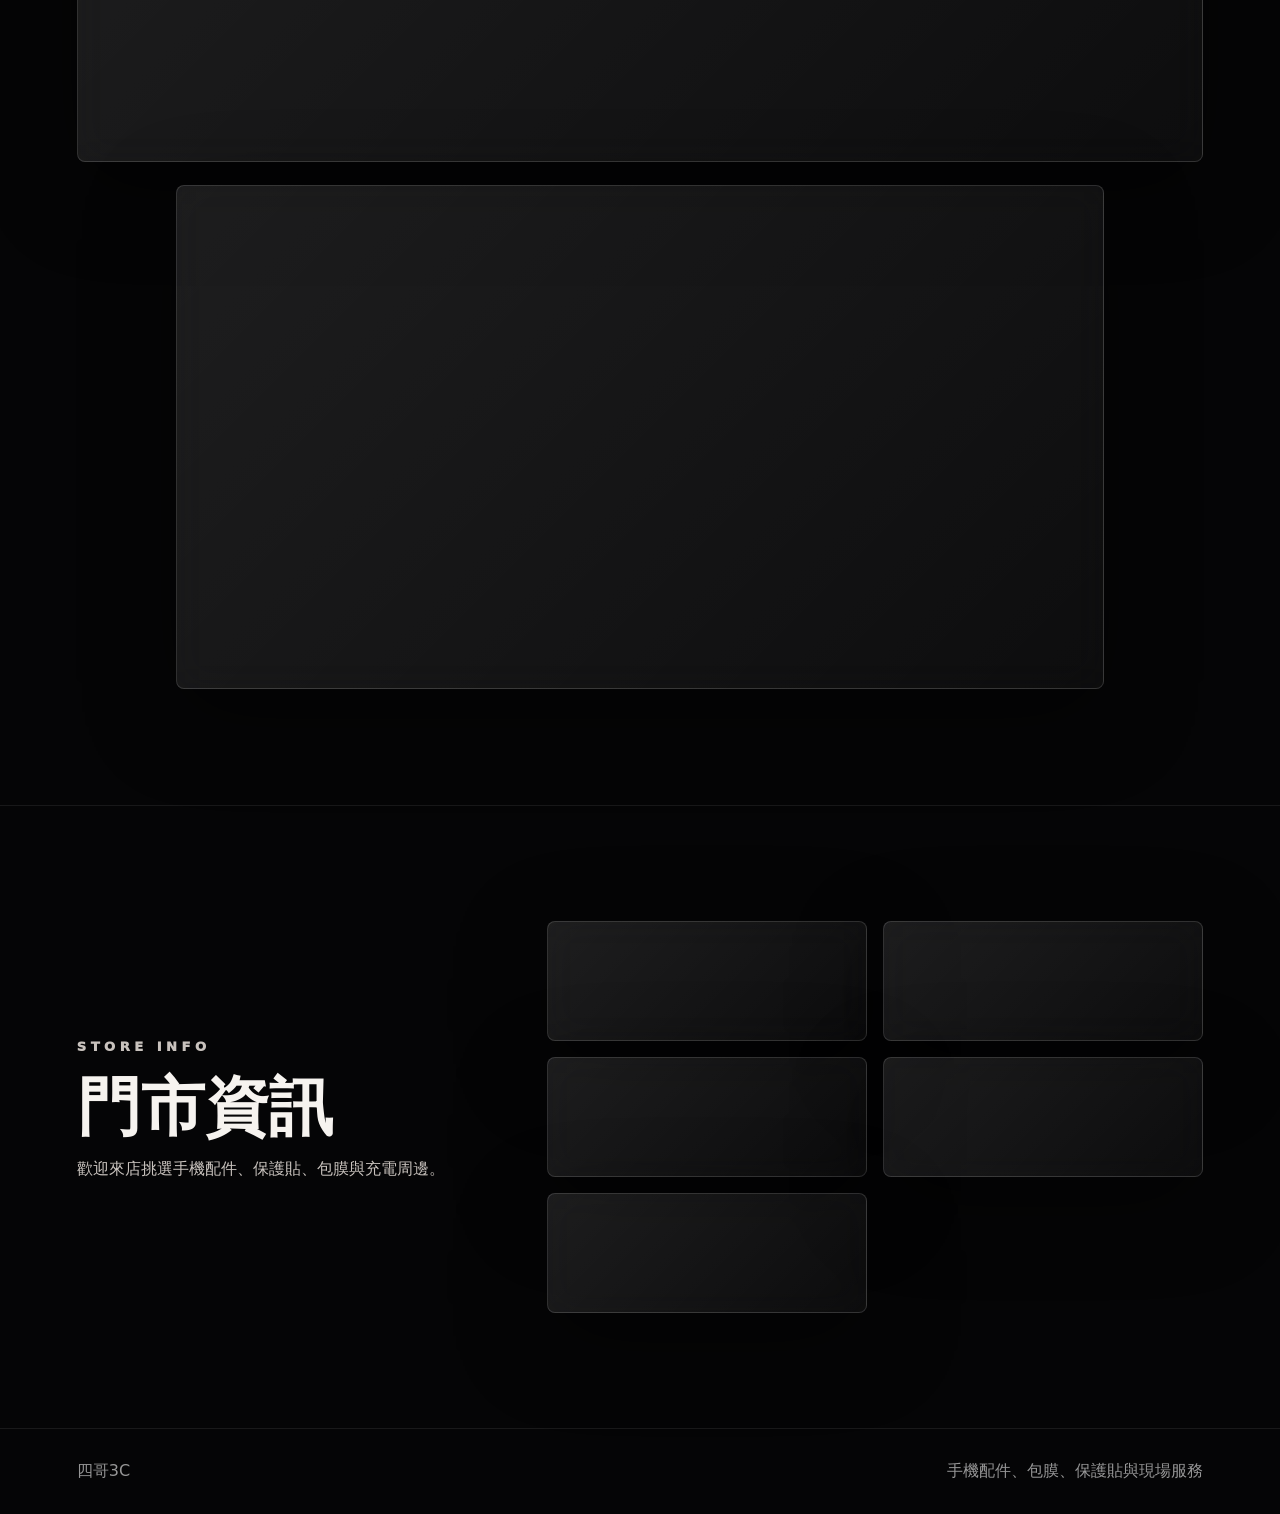
==== commit bff0924a: "Add files via upload" ====
--- a/index.html
+++ b/index.html
@@ -66,7 +66,28 @@
     </div>
 
     <main id="main">
-      <section class="hero reveal-ready" id="top" aria-labelledby="hero-title">
+      <section class="promo-carousel" id="top" aria-label="精選商品輪播" data-promo-carousel>
+        <div class="promo-carousel-shell">
+          <div class="promo-carousel-track" data-promo-track>
+            <article class="promo-slide is-active">
+              <div class="promo-copy">
+                <p class="eyebrow">FEATURED GOODS</p>
+                <h2>暑假清涼補給站</h2>
+                <p>手持風扇優惠準備開跑，手機配件、充電線與行動電源也可以先線上預訂。</p>
+                <a class="primary-button pulse-button" href="#shop">查看線上商品</a>
+              </div>
+              <div class="promo-visual">
+                <img src="./assets/images/concept-design.jpeg" alt="四哥3C 精選商品" loading="eager" decoding="async" />
+              </div>
+            </article>
+          </div>
+          <button class="promo-arrow promo-arrow-left" type="button" data-promo-prev aria-label="上一張商品">‹</button>
+          <button class="promo-arrow promo-arrow-right" type="button" data-promo-next aria-label="下一張商品">›</button>
+          <div class="promo-dots" data-promo-dots aria-label="輪播頁面"></div>
+        </div>
+      </section>
+
+      <section class="hero reveal-ready" id="brand-hero" aria-labelledby="hero-title">
         <canvas class="particle-layer" data-particles aria-hidden="true"></canvas>
         <div class="hero-bg layer" data-depth="-0.12" aria-hidden="true">
           <img src="./assets/images/hero-store-bg.webp" alt="" decoding="async" fetchpriority="high" />
--- a/assets/css/styles.css
+++ b/assets/css/styles.css
@@ -198,6 +198,209 @@
   height: 2px;
   margin: 4px auto;
   background: white;
+}
+
+.promo-carousel {
+  position: relative;
+  min-height: 100svh;
+  display: grid;
+  align-items: center;
+  padding: 158px clamp(1rem, 4vw, 4.5rem) clamp(2rem, 5vw, 4rem);
+  border-bottom: 1px solid rgba(255,255,255,.08);
+  background:
+    radial-gradient(circle at 75% 28%, rgba(255,38,56,.18), transparent 24rem),
+    radial-gradient(circle at 28% 74%, rgba(243,196,83,.1), transparent 26rem),
+    linear-gradient(180deg, rgba(255,255,255,.03), rgba(0,0,0,.34));
+  overflow: hidden;
+}
+
+.promo-carousel::before {
+  content: "";
+  position: absolute;
+  inset: 0;
+  pointer-events: none;
+  opacity: .18;
+  background-image:
+    linear-gradient(rgba(255,255,255,.07) 1px, transparent 1px),
+    linear-gradient(90deg, rgba(255,255,255,.07) 1px, transparent 1px);
+  background-size: 58px 58px;
+  mask-image: linear-gradient(180deg, transparent, #000 14%, #000 88%, transparent);
+}
+
+.promo-carousel-shell {
+  position: relative;
+  z-index: 1;
+  width: min(88rem, 100%);
+  min-height: clamp(30rem, 54vw, 43rem);
+  margin: 0 auto;
+  border: 1px solid rgba(255, 38, 56, .35);
+  border-radius: 8px;
+  overflow: hidden;
+  background:
+    linear-gradient(135deg, rgba(255,38,56,.2), transparent 36%),
+    rgba(9,9,12,.78);
+  box-shadow: 0 34px 98px rgba(0,0,0,.55), inset 0 1px 0 rgba(255,255,255,.1);
+}
+
+.promo-carousel-track {
+  display: flex;
+  min-height: inherit;
+  transition: transform .55s ease;
+  will-change: transform;
+}
+
+.promo-slide {
+  position: relative;
+  min-width: 100%;
+  min-height: inherit;
+  display: grid;
+  grid-template-columns: minmax(0, .92fr) minmax(19rem, 1fr);
+  align-items: center;
+  gap: clamp(1rem, 4vw, 4rem);
+  padding: clamp(2rem, 5vw, 5.2rem);
+  overflow: hidden;
+}
+
+.promo-slide::before {
+  content: "";
+  position: absolute;
+  inset: 0;
+  pointer-events: none;
+  background:
+    linear-gradient(90deg, rgba(0,0,0,.76), rgba(0,0,0,.22), rgba(0,0,0,.78)),
+    radial-gradient(circle at 72% 48%, rgba(255,38,56,.2), transparent 28rem);
+}
+
+.promo-copy,
+.promo-visual {
+  position: relative;
+  z-index: 1;
+}
+
+.promo-copy h2 {
+  margin: 0;
+  font-size: clamp(3rem, 6.2vw, 6.9rem);
+  line-height: .95;
+  font-weight: 1000;
+  text-shadow: 0 0 34px rgba(255,38,56,.28);
+}
+
+.promo-copy p:not(.eyebrow) {
+  max-width: 36rem;
+  margin: 1.1rem 0;
+  color: rgba(255,255,255,.84);
+  font-size: clamp(1rem, 1.45vw, 1.25rem);
+  line-height: 1.8;
+}
+
+.promo-deal {
+  display: inline-flex;
+  align-items: center;
+  min-height: 2.25rem;
+  padding: 0 .9rem;
+  border: 1px solid rgba(255,214,10,.55);
+  border-radius: 999px;
+  color: var(--gold);
+  background: rgba(255,214,10,.12);
+  font-weight: 950;
+}
+
+.promo-price {
+  display: flex;
+  flex-wrap: wrap;
+  align-items: baseline;
+  gap: .65rem;
+  margin: 1rem 0 1.35rem;
+}
+
+.promo-price strong {
+  color: var(--gold);
+  font-size: clamp(2rem, 3.6vw, 3.4rem);
+  font-weight: 1000;
+}
+
+.promo-price s {
+  color: rgba(255,255,255,.48);
+  font-weight: 850;
+}
+
+.promo-price em {
+  color: white;
+  border-radius: 999px;
+  padding: .18rem .55rem;
+  background: rgba(255,38,56,.85);
+  font-style: normal;
+  font-weight: 950;
+}
+
+.promo-visual {
+  display: grid;
+  place-items: center;
+  min-height: clamp(18rem, 34vw, 31rem);
+}
+
+.promo-visual img {
+  max-height: clamp(18rem, 36vw, 32rem);
+  width: min(100%, 36rem);
+  object-fit: contain;
+  padding: clamp(.6rem, 1.5vw, 1rem);
+  border: 1px solid rgba(255,255,255,.1);
+  border-radius: 8px;
+  background:
+    linear-gradient(135deg, rgba(255,255,255,.08), rgba(255,38,56,.08)),
+    rgba(0,0,0,.34);
+  filter: drop-shadow(0 26px 44px rgba(0,0,0,.42));
+}
+
+.promo-arrow {
+  position: absolute;
+  z-index: 3;
+  top: 50%;
+  width: 3rem;
+  height: 3rem;
+  border: 1px solid rgba(255,255,255,.22);
+  border-radius: 999px;
+  color: white;
+  background: rgba(0,0,0,.54);
+  transform: translateY(-50%);
+  cursor: pointer;
+  font-size: 2rem;
+  line-height: 1;
+  backdrop-filter: blur(10px);
+}
+
+.promo-arrow:hover {
+  border-color: rgba(255,214,10,.65);
+  color: var(--gold);
+}
+
+.promo-arrow-left { left: 1rem; }
+.promo-arrow-right { right: 1rem; }
+
+.promo-dots {
+  position: absolute;
+  z-index: 3;
+  left: 50%;
+  bottom: 1rem;
+  display: flex;
+  gap: .45rem;
+  transform: translateX(-50%);
+}
+
+.promo-dots button {
+  width: .58rem;
+  height: .58rem;
+  border: 1px solid rgba(255,255,255,.55);
+  border-radius: 999px;
+  padding: 0;
+  background: rgba(255,255,255,.4);
+  cursor: pointer;
+}
+
+.promo-dots button.is-active {
+  width: 1.65rem;
+  border-color: var(--gold);
+  background: var(--gold);
 }
 
 .hero {
@@ -2615,6 +2818,73 @@
   .site-marquee-track p {
     font-size: .98rem;
   }
+
+  .promo-carousel {
+    min-height: 900px;
+    padding: 142px 20px 2rem;
+    align-items: start;
+  }
+
+  .promo-carousel-shell {
+    min-height: 720px;
+  }
+
+  .promo-slide {
+    grid-template-columns: 1fr;
+    align-content: start;
+    gap: 1.2rem;
+    padding: 1.35rem 1.2rem 4.3rem;
+  }
+
+  .promo-copy h2 {
+    font-size: clamp(2.45rem, 13vw, 3.6rem);
+  }
+
+  .promo-copy p:not(.eyebrow) {
+    font-size: .98rem;
+    line-height: 1.65;
+  }
+
+  .promo-visual {
+    min-height: 20rem;
+  }
+
+  .promo-visual img {
+    max-height: 20rem;
+  }
+
+  .promo-arrow {
+    top: auto;
+    bottom: .82rem;
+    width: 2.55rem;
+    height: 2.55rem;
+  }
+
+  .promo-arrow-left { left: 1rem; }
+  .promo-arrow-right { right: 1rem; }
+}
+
+@media (max-width: 420px) {
+  .promo-carousel {
+    min-height: 860px;
+    padding-inline: 14px;
+  }
+
+  .promo-carousel-shell {
+    min-height: 690px;
+  }
+
+  .promo-slide {
+    padding-inline: 1rem;
+  }
+
+  .promo-copy h2 {
+    font-size: clamp(2.1rem, 12vw, 3rem);
+  }
+
+  .promo-price strong {
+    font-size: 2rem;
+  }
 }
 
 @media (prefers-reduced-motion: reduce) {
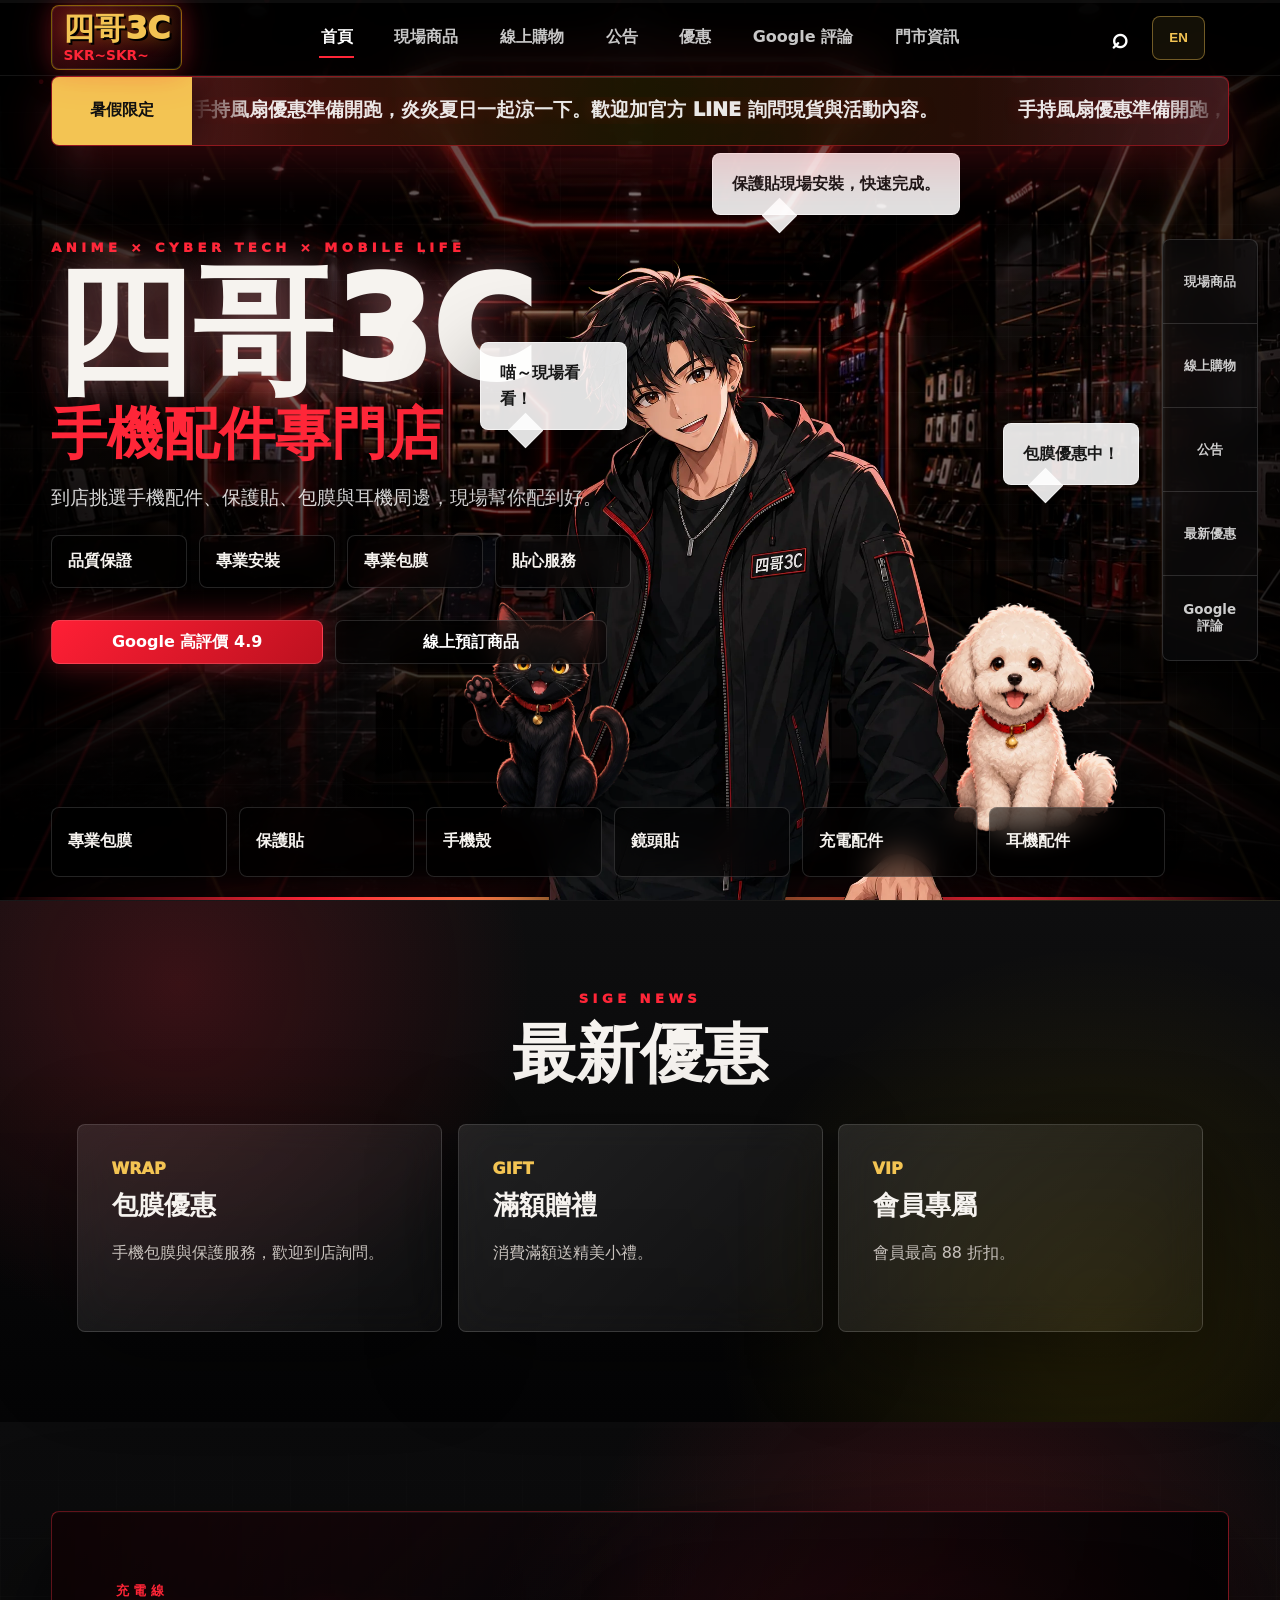
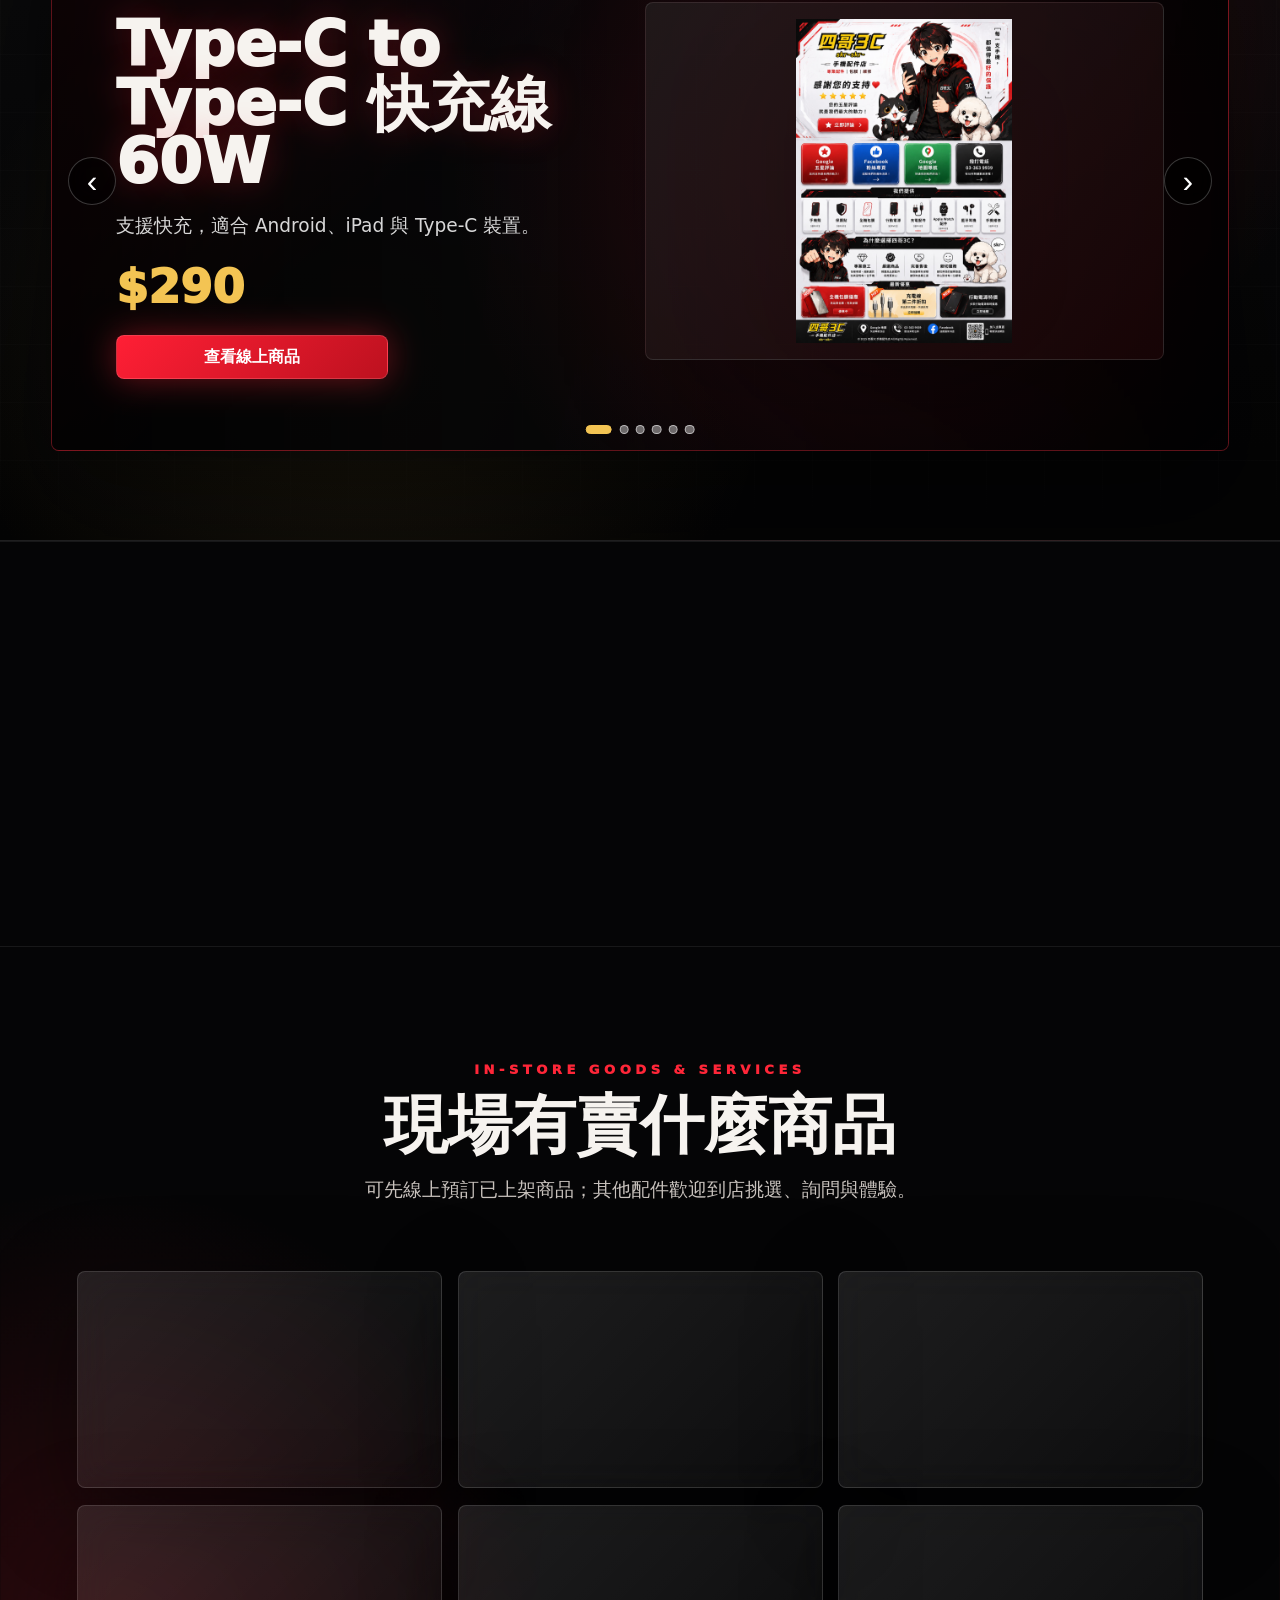
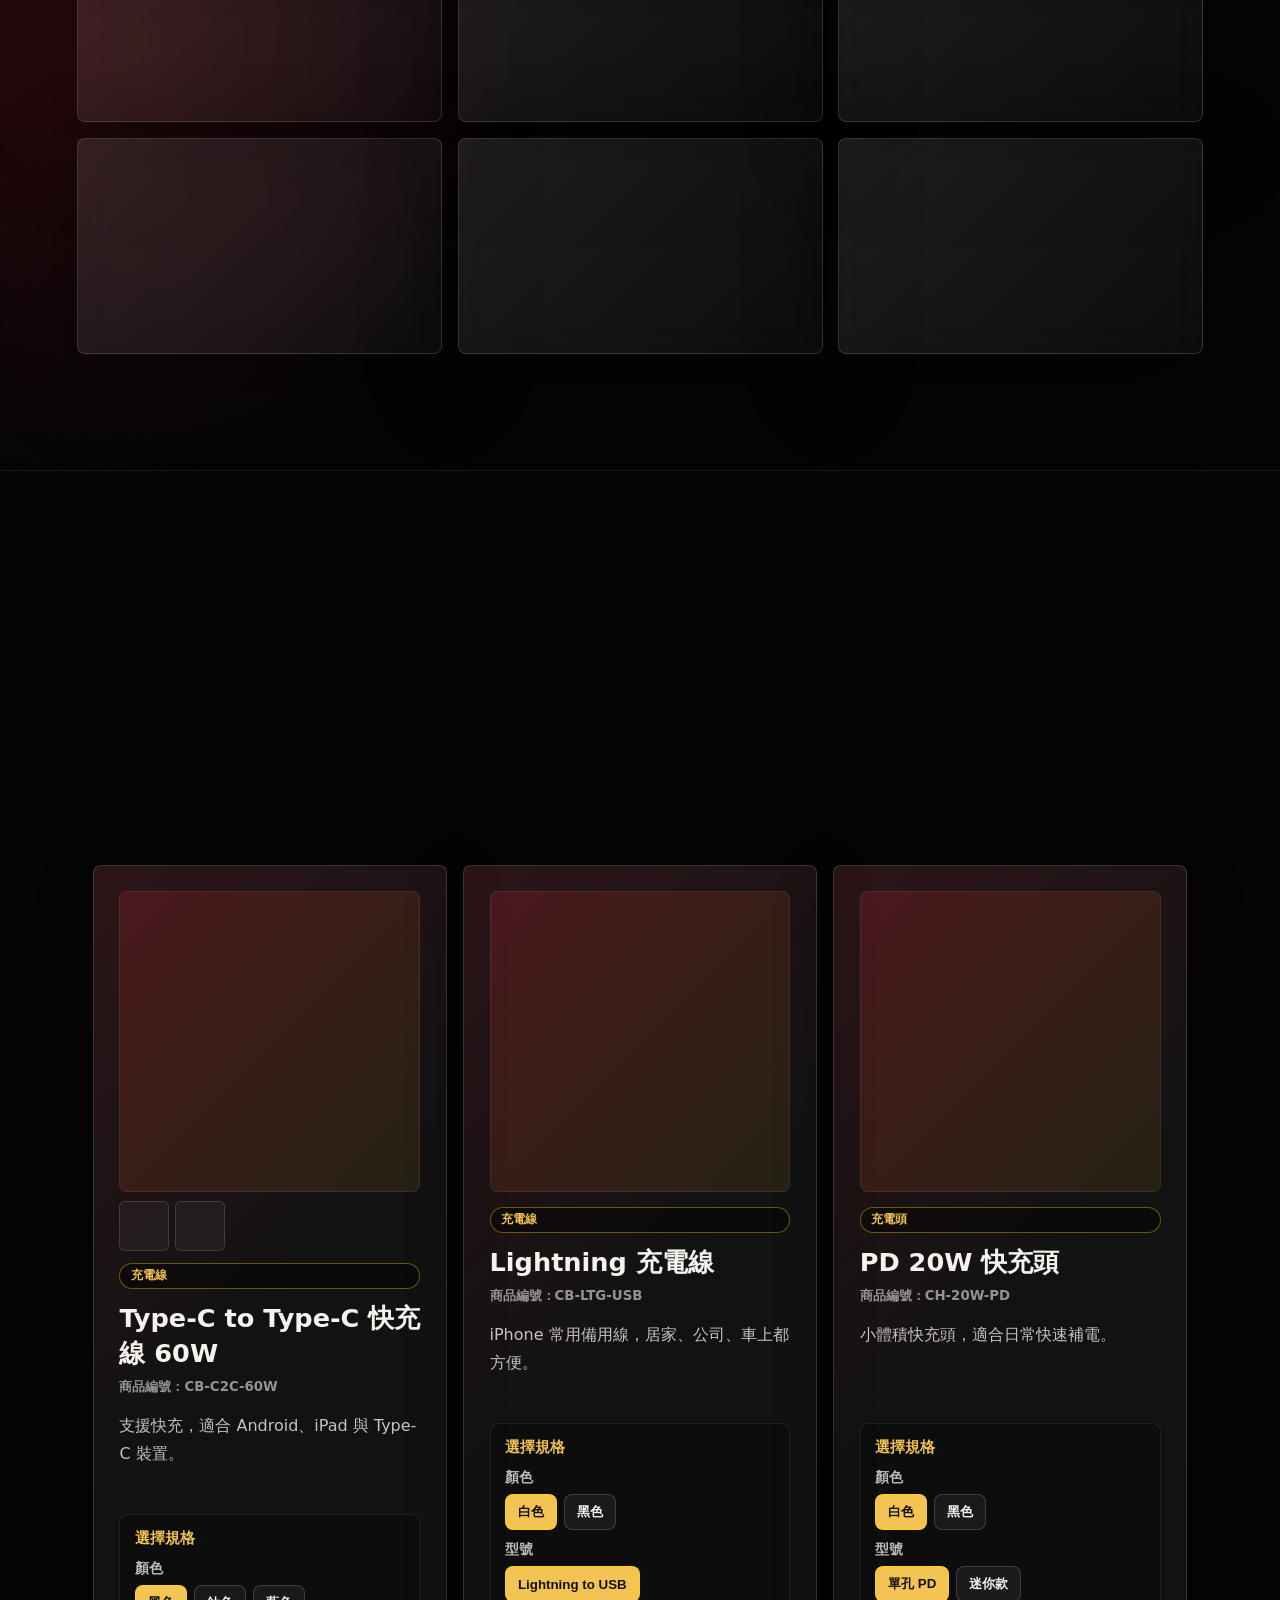
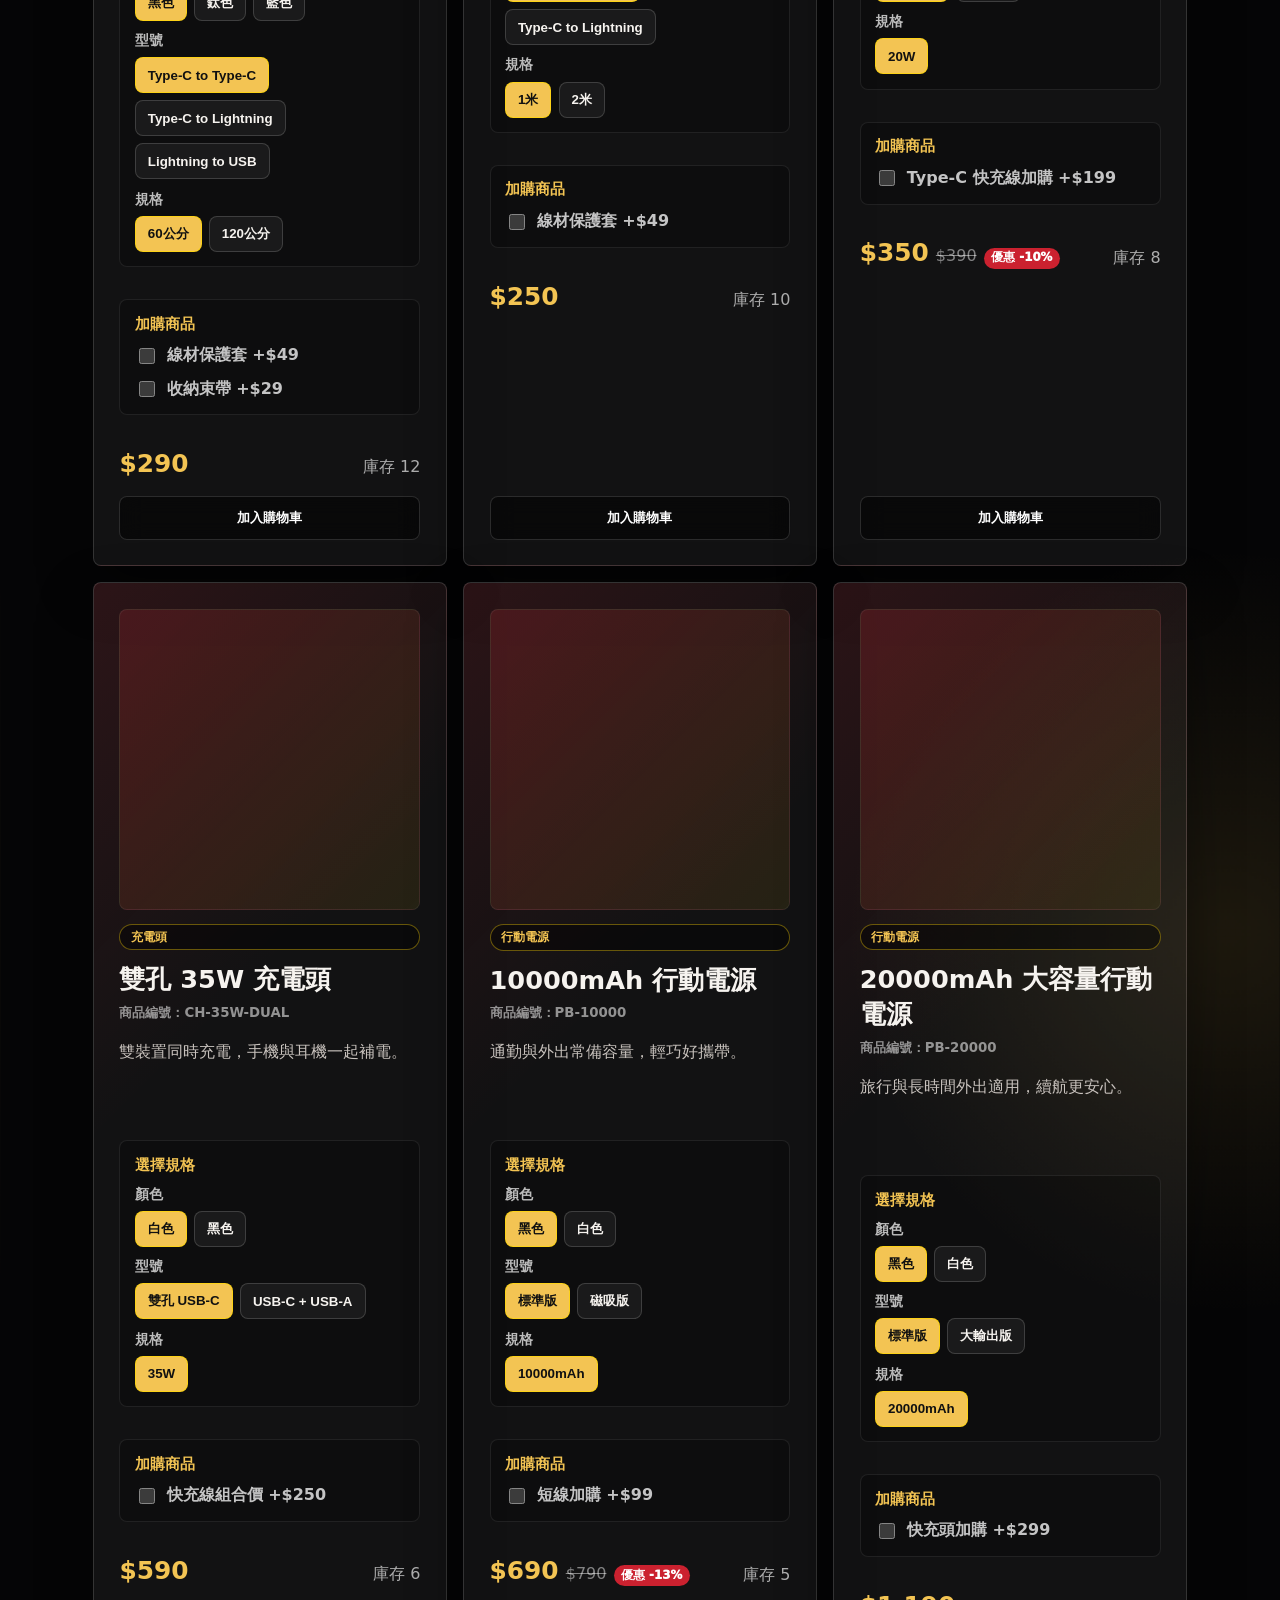
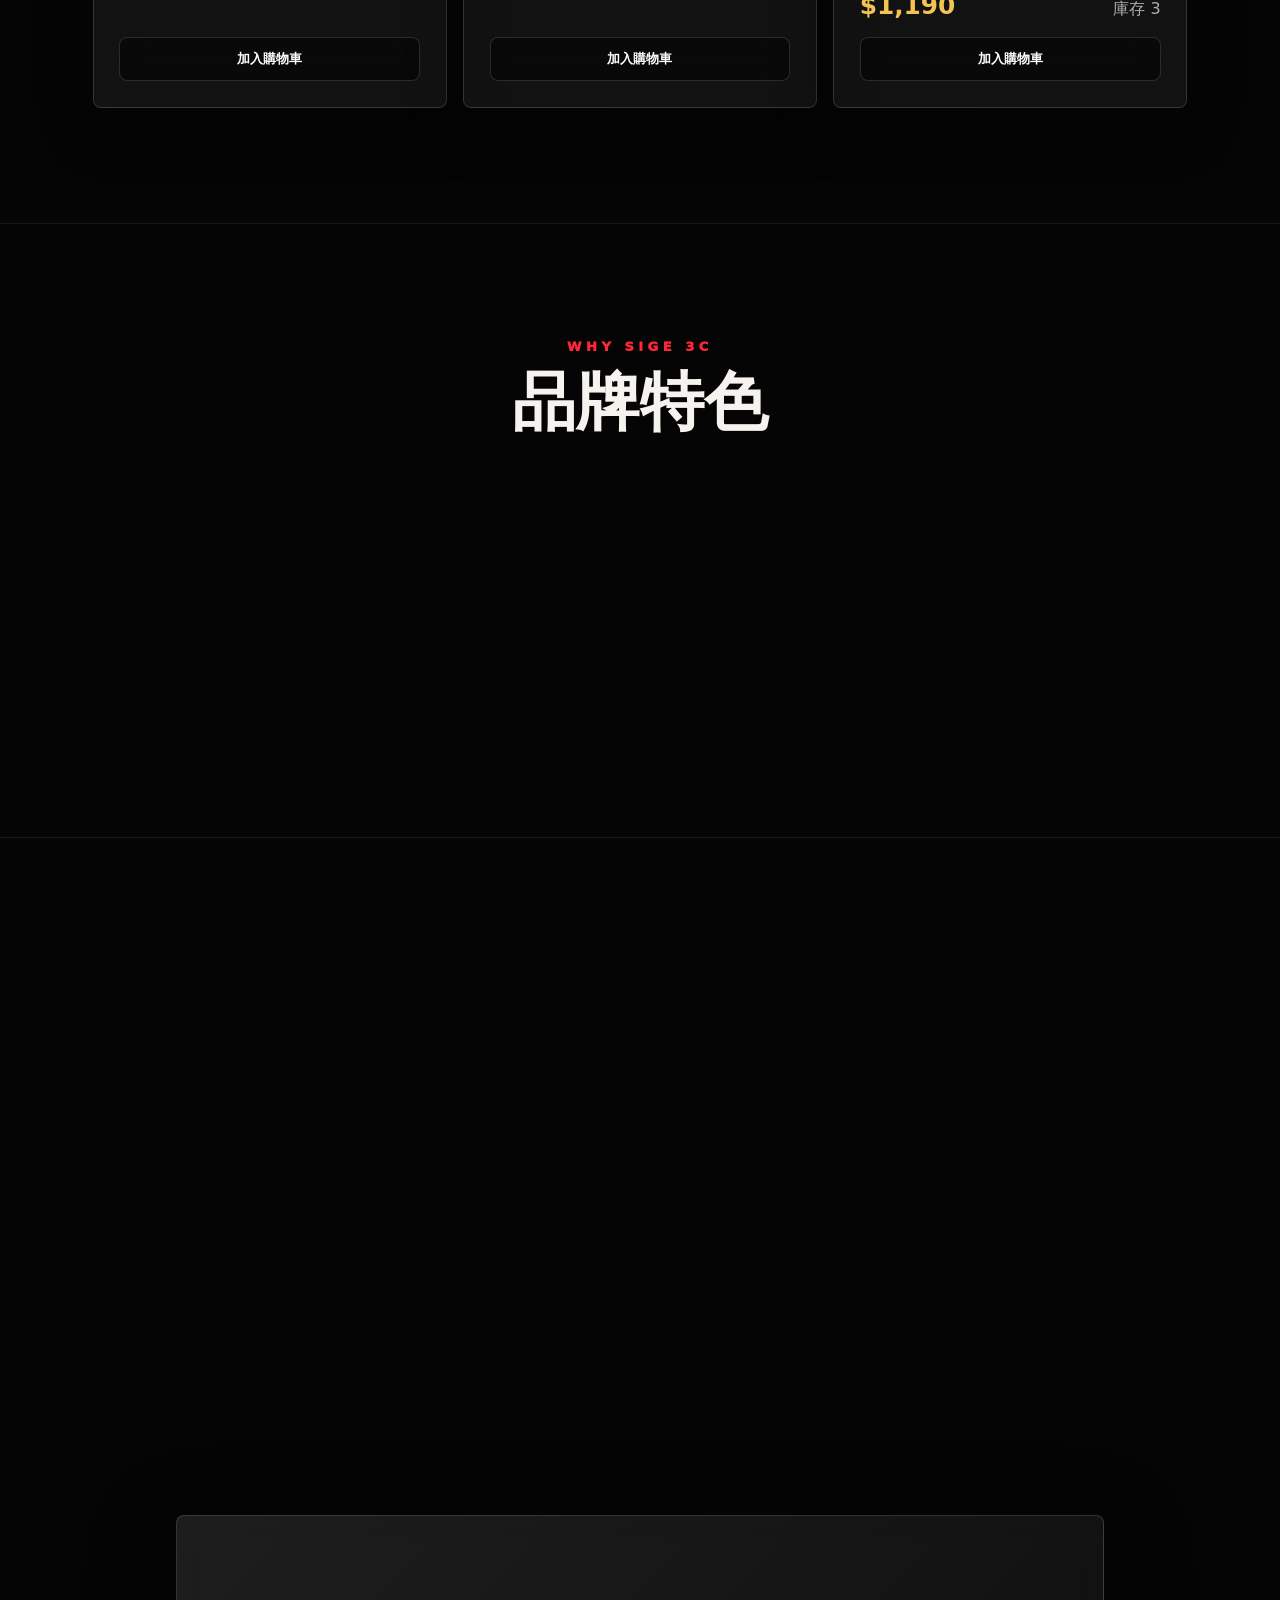
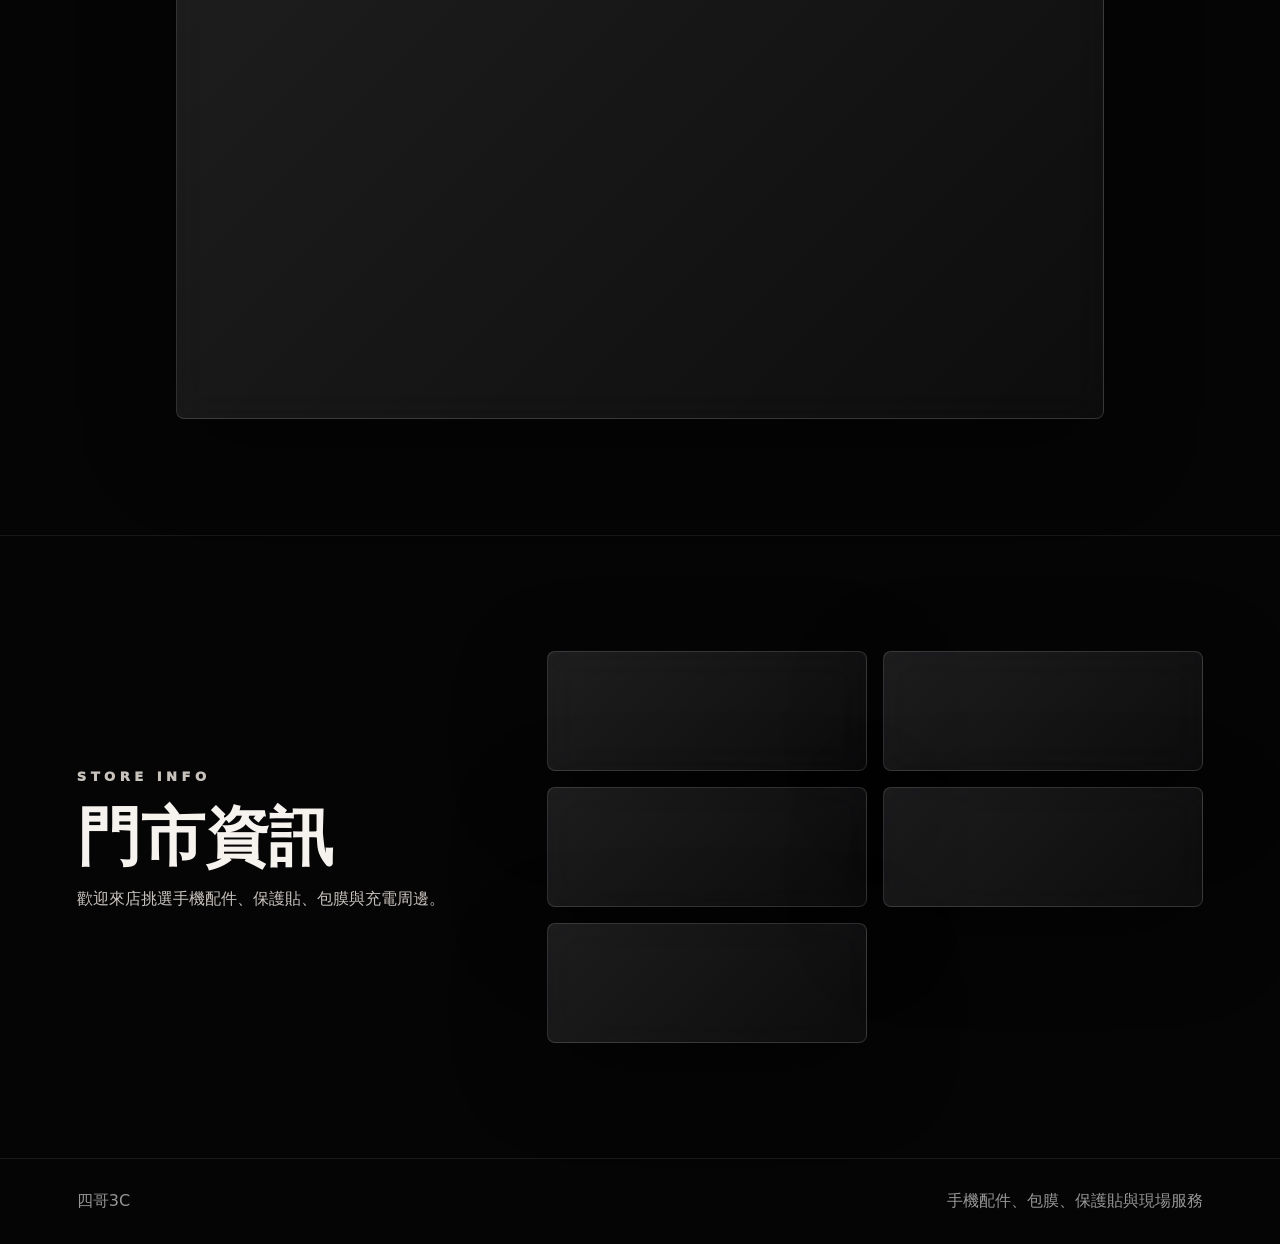
==== commit 632150d2: "Add files via upload" ====
--- a/index.html
+++ b/index.html
@@ -66,7 +66,83 @@
     </div>
 
     <main id="main">
-      <section class="promo-carousel" id="top" aria-label="精選商品輪播" data-promo-carousel>
+      <section class="hero reveal-ready" id="top" aria-labelledby="hero-title">
+        <canvas class="particle-layer" data-particles aria-hidden="true"></canvas>
+        <div class="hero-bg layer" data-depth="-0.12" aria-hidden="true">
+          <img src="./assets/images/hero-store-bg.webp" alt="" decoding="async" fetchpriority="high" />
+        </div>
+        <div class="hero-grid layer" data-depth="-0.05" aria-hidden="true"></div>
+        <div class="hud-lines layer" data-depth="0.03" aria-hidden="true"></div>
+        <div class="hero-vignette" aria-hidden="true"></div>
+        <div class="neon-bar layer" data-depth="0.08" aria-hidden="true"></div>
+
+        <div class="hero-copy layer" data-depth="0.16">
+          <p class="eyebrow" data-i18n="heroKicker">ANIME × CYBER TECH × MOBILE LIFE</p>
+          <h1 id="hero-title" data-i18n="brand">四哥3C</h1>
+          <p class="hero-subtitle" data-i18n="heroSubtitle">手機配件專門店</p>
+          <p class="hero-text" data-i18n="heroText">到店挑選手機配件、保護貼、包膜與耳機周邊，現場幫你配到好。</p>
+          <div class="hero-feature-row" aria-label="四大特色">
+            <span data-i18n="featureQuality">品質保證</span>
+            <span data-i18n="featureInstall">專業安裝</span>
+            <span data-i18n="featureWrap">專業包膜</span>
+            <span data-i18n="featureCare">貼心服務</span>
+          </div>
+          <div class="hero-cta">
+            <a class="primary-button pulse-button" href="#reviews" data-i18n="heroReviewCta">Google 高評價 4.9</a>
+            <a class="secondary-button pulse-button" href="#shop" data-i18n="heroShopCta">線上預訂商品</a>
+          </div>
+        </div>
+
+        <div class="character-stage" aria-hidden="true">
+          <img class="manager layer" data-depth="0.3" src="./assets/images/manager.webp" alt="" decoding="async" fetchpriority="high" />
+          <img class="black-cat layer" data-depth="0.42" src="./assets/images/black-cat.webp" alt="" decoding="async" loading="lazy" />
+          <img class="white-poodle layer" data-depth="0.36" src="./assets/images/white-poodle.webp" alt="" decoding="async" loading="lazy" />
+        </div>
+
+        <div class="speech-bubble bubble-main layer" data-depth="0.25" data-chat-bubble>需要我推薦適合你的手機殼嗎？</div>
+        <div class="speech-bubble bubble-cat layer" data-depth="0.4" data-i18n="bubbleCat">喵～現場看看！</div>
+        <div class="speech-bubble bubble-dog layer" data-depth="0.34" data-i18n="bubbleDog">包膜優惠中！</div>
+
+        <aside class="quick-rail" aria-label="快捷功能">
+          <a href="#products"><span data-i18n="railProducts">現場商品</span></a>
+          <a href="#shop"><span data-i18n="railShop">線上購物</span></a>
+          <a href="#announcement"><span data-i18n="railAnnouncement">公告</span></a>
+          <a href="#offers"><span data-i18n="railOffers">最新優惠</span></a>
+          <a href="#reviews"><span data-i18n="railReviews">Google 評論</span></a>
+        </aside>
+
+        <div class="hero-category-strip" aria-label="精選分類">
+          <a href="#products" data-i18n="catWrap">專業包膜</a>
+          <a href="#products" data-i18n="catProtector">保護貼</a>
+          <a href="#products" data-i18n="catCases">手機殼</a>
+          <a href="#products" data-i18n="catLens">鏡頭貼</a>
+          <a href="#products" data-i18n="catPower">充電配件</a>
+          <a href="#products" data-i18n="catAudio">耳機配件</a>
+        </div>
+      </section>
+
+      <section class="mobile-feature-band" aria-label="手機版四大特色">
+        <div class="mobile-feature-grid">
+          <span data-i18n="featureQuality">品質保證</span>
+          <span data-i18n="featureInstall">專業安裝</span>
+          <span data-i18n="featureWrap">專業包膜</span>
+          <span data-i18n="featureCare">貼心服務</span>
+        </div>
+      </section>
+
+      <section class="section offers home-priority" id="offers" aria-labelledby="offers-title">
+        <div class="section-heading reveal-card">
+          <p class="eyebrow">SIGE NEWS</p>
+          <h2 id="offers-title" data-i18n="offersTitle">最新優惠</h2>
+        </div>
+        <div class="offer-grid" data-offer-list data-stagger>
+          <article class="reveal-card"><span data-offer-label="0">WRAP</span><h3 data-offer-title="0">包膜優惠</h3><p data-offer-desc="0">手機包膜與保護貼活動可由後台更新。</p></article>
+          <article class="reveal-card"><span data-offer-label="1">GIFT</span><h3 data-offer-title="1">配件折扣</h3><p data-offer-desc="1">充電線、風扇與夏季新品優惠準備開跑。</p></article>
+          <article class="reveal-card"><span data-offer-label="2">VIP</span><h3 data-offer-title="2">LINE 詢問</h3><p data-offer-desc="2">可與官方 LINE 聯絡確認庫存與活動內容。</p></article>
+        </div>
+      </section>
+
+      <section class="promo-carousel" id="featured-carousel" aria-label="精選商品輪播" data-promo-carousel>
         <div class="promo-carousel-shell">
           <div class="promo-carousel-track" data-promo-track>
             <article class="promo-slide is-active">
@@ -77,77 +153,13 @@
                 <a class="primary-button pulse-button" href="#shop">查看線上商品</a>
               </div>
               <div class="promo-visual">
-                <img src="./assets/images/concept-design.jpeg" alt="四哥3C 精選商品" loading="eager" decoding="async" />
+                <img src="./assets/images/concept-design.jpeg" alt="四哥3C 精選商品" loading="lazy" decoding="async" />
               </div>
             </article>
           </div>
           <button class="promo-arrow promo-arrow-left" type="button" data-promo-prev aria-label="上一張商品">‹</button>
           <button class="promo-arrow promo-arrow-right" type="button" data-promo-next aria-label="下一張商品">›</button>
           <div class="promo-dots" data-promo-dots aria-label="輪播頁面"></div>
-        </div>
-      </section>
-
-      <section class="hero reveal-ready" id="brand-hero" aria-labelledby="hero-title">
-        <canvas class="particle-layer" data-particles aria-hidden="true"></canvas>
-        <div class="hero-bg layer" data-depth="-0.12" aria-hidden="true">
-          <img src="./assets/images/hero-store-bg.webp" alt="" decoding="async" fetchpriority="high" />
-        </div>
-        <div class="hero-grid layer" data-depth="-0.05" aria-hidden="true"></div>
-        <div class="hud-lines layer" data-depth="0.03" aria-hidden="true"></div>
-        <div class="hero-vignette" aria-hidden="true"></div>
-        <div class="neon-bar layer" data-depth="0.08" aria-hidden="true"></div>
-
-        <div class="hero-copy layer" data-depth="0.16">
-          <p class="eyebrow" data-i18n="heroKicker">ANIME × CYBER TECH × MOBILE LIFE</p>
-          <h1 id="hero-title" data-i18n="brand">四哥3C</h1>
-          <p class="hero-subtitle" data-i18n="heroSubtitle">手機配件專門店</p>
-          <p class="hero-text" data-i18n="heroText">到店挑選手機配件、保護貼、包膜與耳機周邊，現場幫你配到好。</p>
-          <div class="hero-feature-row" aria-label="四大特色">
-            <span data-i18n="featureQuality">品質保證</span>
-            <span data-i18n="featureInstall">專業安裝</span>
-            <span data-i18n="featureWrap">專業包膜</span>
-            <span data-i18n="featureCare">貼心服務</span>
-          </div>
-          <div class="hero-cta">
-            <a class="primary-button pulse-button" href="#reviews" data-i18n="heroReviewCta">Google 高評價 4.9</a>
-            <a class="secondary-button pulse-button" href="#shop" data-i18n="heroShopCta">線上預訂商品</a>
-          </div>
-        </div>
-
-        <div class="character-stage" aria-hidden="true">
-          <img class="manager layer" data-depth="0.3" src="./assets/images/manager.webp" alt="" decoding="async" fetchpriority="high" />
-          <img class="black-cat layer" data-depth="0.42" src="./assets/images/black-cat.webp" alt="" decoding="async" loading="lazy" />
-          <img class="white-poodle layer" data-depth="0.36" src="./assets/images/white-poodle.webp" alt="" decoding="async" loading="lazy" />
-        </div>
-
-        <div class="speech-bubble bubble-main layer" data-depth="0.25" data-chat-bubble>需要我推薦適合你的手機殼嗎？</div>
-        <div class="speech-bubble bubble-cat layer" data-depth="0.4" data-i18n="bubbleCat">喵～現場看看！</div>
-        <div class="speech-bubble bubble-dog layer" data-depth="0.34" data-i18n="bubbleDog">包膜優惠中！</div>
-
-        <aside class="quick-rail" aria-label="快捷功能">
-          <a href="#products"><span data-i18n="railProducts">現場商品</span></a>
-          <a href="#shop"><span data-i18n="railShop">線上購物</span></a>
-          <a href="#announcement"><span data-i18n="railAnnouncement">公告</span></a>
-          <a href="#offers"><span data-i18n="railOffers">最新優惠</span></a>
-          <a href="#reviews"><span data-i18n="railReviews">Google 評論</span></a>
-        </aside>
-
-        <div class="hero-category-strip" aria-label="精選分類">
-          <a href="#products" data-i18n="catWrap">專業包膜</a>
-          <a href="#products" data-i18n="catProtector">保護貼</a>
-          <a href="#products" data-i18n="catCases">手機殼</a>
-          <a href="#products" data-i18n="catLens">鏡頭貼</a>
-          <a href="#products" data-i18n="catPower">充電配件</a>
-          <a href="#products" data-i18n="catAudio">耳機配件</a>
-        </div>
-      </section>
-
-      <section class="mobile-feature-band" aria-label="手機版四大特色">
-        <div class="mobile-feature-grid">
-          <span data-i18n="featureQuality">品質保證</span>
-          <span data-i18n="featureInstall">專業安裝</span>
-          <span data-i18n="featureWrap">專業包膜</span>
-          <span data-i18n="featureCare">貼心服務</span>
         </div>
       </section>
 
@@ -246,18 +258,6 @@
         </aside>
       </section>
 
-      <section class="section offers" id="offers" aria-labelledby="offers-title">
-        <div class="section-heading reveal-card">
-          <p class="eyebrow">SIGE NEWS</p>
-          <h2 id="offers-title" data-i18n="offersTitle">最新優惠</h2>
-        </div>
-        <div class="offer-grid" data-offer-list data-stagger>
-          <article class="reveal-card"><span data-offer-label="0">WRAP</span><h3 data-offer-title="0">包膜優惠</h3><p data-offer-desc="0">手機包膜與保護服務，歡迎到店詢問。</p></article>
-          <article class="reveal-card"><span data-offer-label="1">GIFT</span><h3 data-offer-title="1">滿額贈禮</h3><p data-offer-desc="1">消費滿額送精美小禮。</p></article>
-          <article class="reveal-card"><span data-offer-label="2">VIP</span><h3 data-offer-title="2">會員專屬</h3><p data-offer-desc="2">會員最高 88 折扣。</p></article>
-        </div>
-      </section>
-
       <section class="section features" id="features" aria-labelledby="features-title">
         <div class="section-heading reveal-card">
           <p class="eyebrow">WHY SIGE 3C</p>
--- a/assets/css/styles.css
+++ b/assets/css/styles.css
@@ -202,10 +202,10 @@
 
 .promo-carousel {
   position: relative;
-  min-height: 100svh;
+  min-height: auto;
   display: grid;
   align-items: center;
-  padding: 158px clamp(1rem, 4vw, 4.5rem) clamp(2rem, 5vw, 4rem);
+  padding: clamp(3.5rem, 7vw, 6rem) clamp(1rem, 4vw, 4.5rem);
   border-bottom: 1px solid rgba(255,255,255,.08);
   background:
     radial-gradient(circle at 75% 28%, rgba(255,38,56,.18), transparent 24rem),
@@ -231,7 +231,7 @@
   position: relative;
   z-index: 1;
   width: min(88rem, 100%);
-  min-height: clamp(30rem, 54vw, 43rem);
+  min-height: clamp(24rem, 42vw, 34rem);
   margin: 0 auto;
   border: 1px solid rgba(255, 38, 56, .35);
   border-radius: 8px;
@@ -279,7 +279,7 @@
 
 .promo-copy h2 {
   margin: 0;
-  font-size: clamp(3rem, 6.2vw, 6.9rem);
+  font-size: clamp(2.4rem, 4.8vw, 5rem);
   line-height: .95;
   font-weight: 1000;
   text-shadow: 0 0 34px rgba(255,38,56,.28);
@@ -336,11 +336,11 @@
 .promo-visual {
   display: grid;
   place-items: center;
-  min-height: clamp(18rem, 34vw, 31rem);
+  min-height: clamp(16rem, 28vw, 26rem);
 }
 
 .promo-visual img {
-  max-height: clamp(18rem, 36vw, 32rem);
+  max-height: clamp(16rem, 28vw, 26rem);
   width: min(100%, 36rem);
   object-fit: contain;
   padding: clamp(.6rem, 1.5vw, 1rem);
@@ -722,6 +722,23 @@
   border-top: 1px solid rgba(255,255,255,.08);
 }
 
+.home-priority {
+  padding-block: clamp(3.75rem, 7vw, 6rem);
+  background:
+    radial-gradient(circle at 14% 16%, rgba(255, 38, 56, .18), transparent 22rem),
+    radial-gradient(circle at 86% 82%, rgba(255, 214, 10, .12), transparent 24rem),
+    linear-gradient(180deg, rgba(255,255,255,.035), rgba(0,0,0,.18));
+}
+
+.home-priority .section-heading {
+  margin-bottom: clamp(1.6rem, 3vw, 2.4rem);
+}
+
+.home-priority .offer-grid {
+  width: min(78rem, 100%);
+  margin-inline: auto;
+}
+
 .section::before {
   content: "";
   position: absolute;
@@ -1002,7 +1019,6 @@
   transition-delay: var(--delay, 0ms);
 }
 
-.product-card,
 .service-card,
 .offer-grid > article,
 .feature-grid > article,
@@ -2185,6 +2201,8 @@
     rgba(255,255,255,.055);
   box-shadow: 0 20px 54px rgba(0,0,0,.34);
   overflow-anchor: none;
+  content-visibility: visible;
+  contain-intrinsic-size: auto;
 }
 
 .product-image {
@@ -2820,13 +2838,13 @@
   }
 
   .promo-carousel {
-    min-height: 900px;
-    padding: 142px 20px 2rem;
+    min-height: auto;
+    padding: 3rem 20px;
     align-items: start;
   }
 
   .promo-carousel-shell {
-    min-height: 720px;
+    min-height: 640px;
   }
 
   .promo-slide {
@@ -2866,12 +2884,12 @@
 
 @media (max-width: 420px) {
   .promo-carousel {
-    min-height: 860px;
+    min-height: auto;
     padding-inline: 14px;
   }
 
   .promo-carousel-shell {
-    min-height: 690px;
+    min-height: 620px;
   }
 
   .promo-slide {
